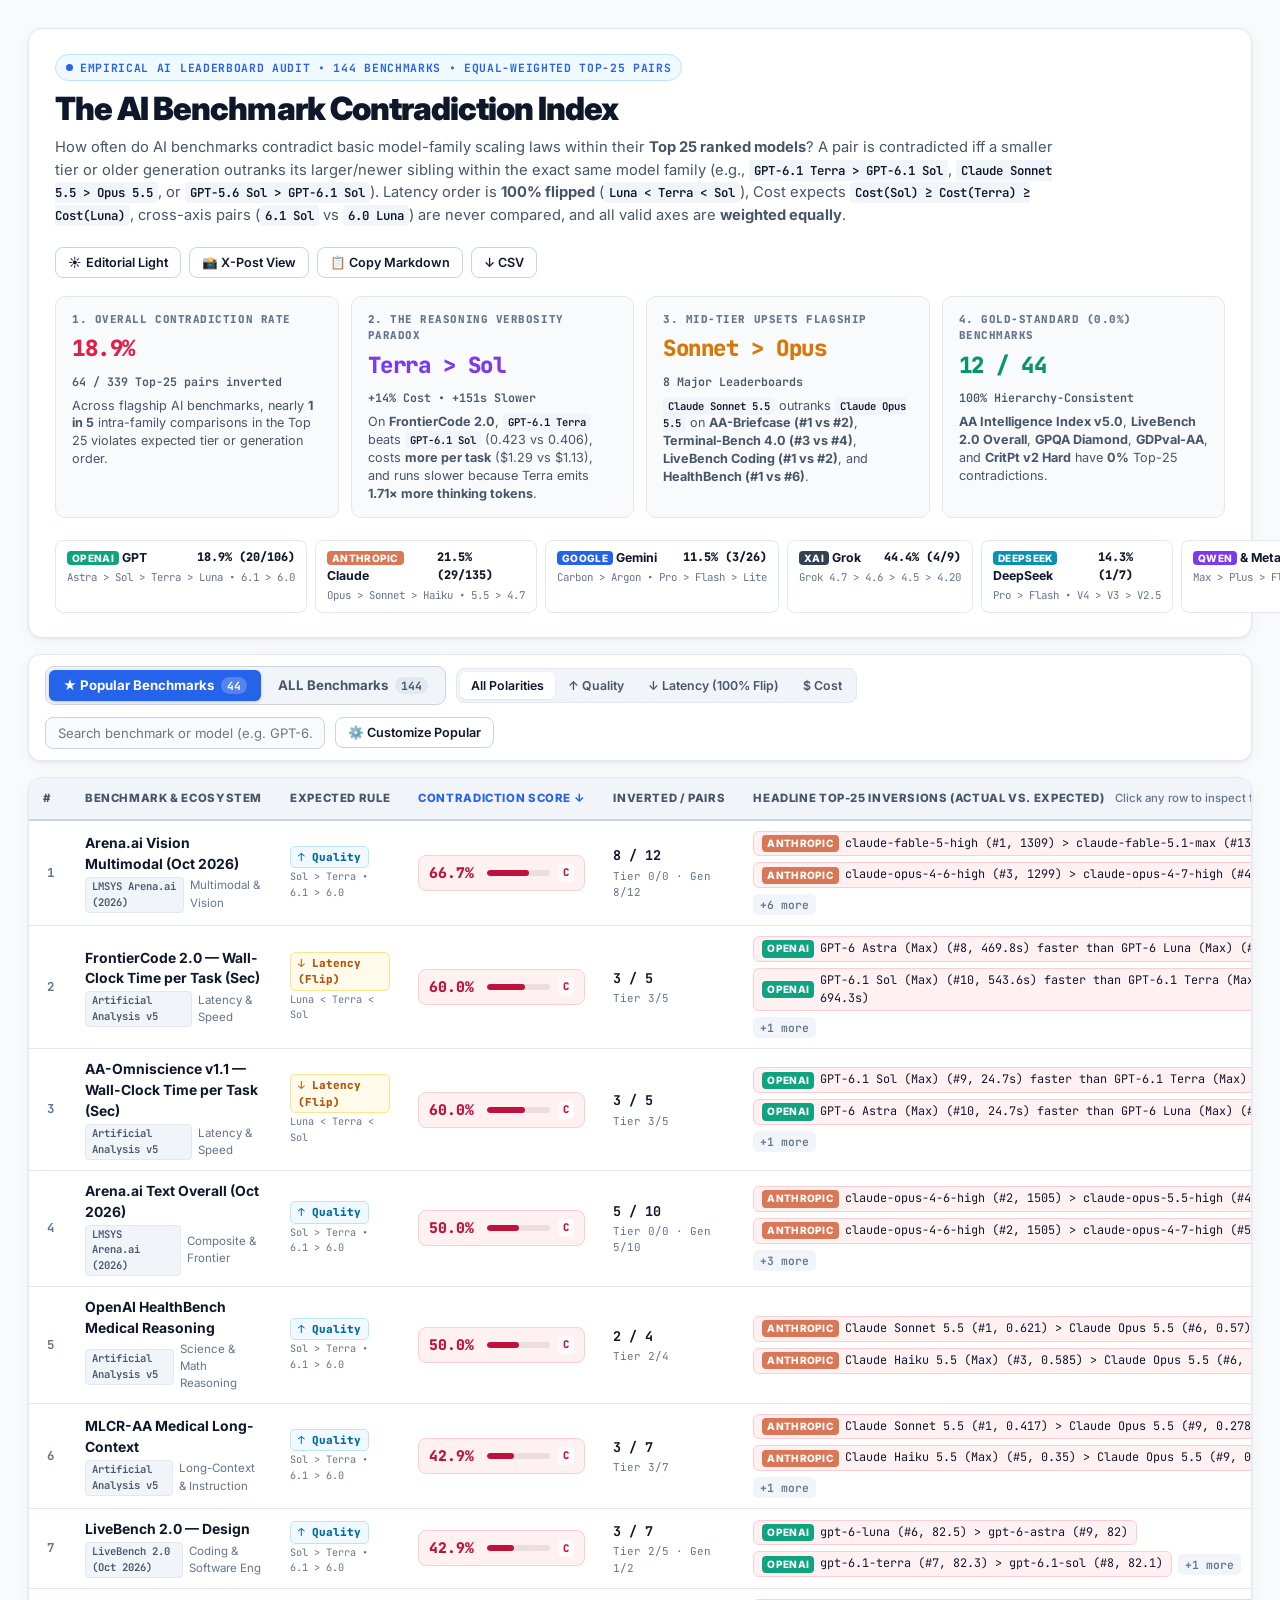
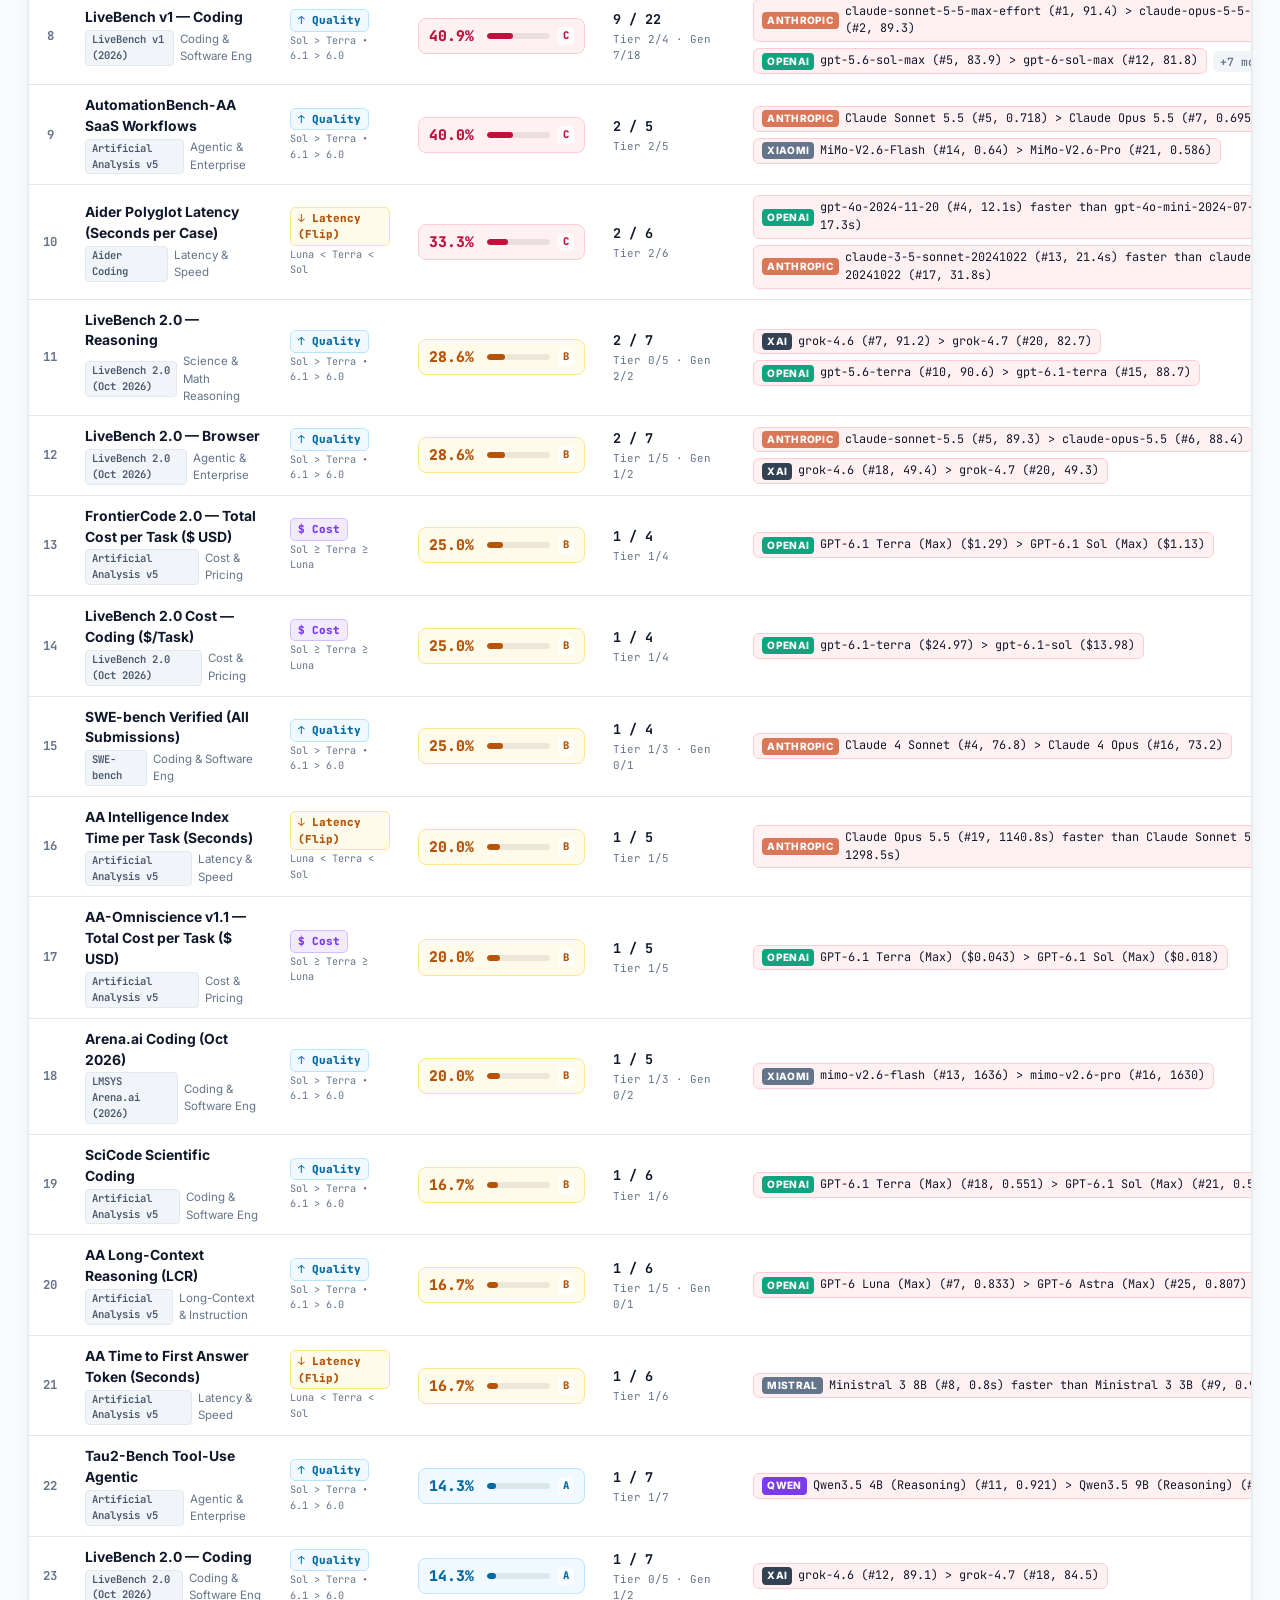
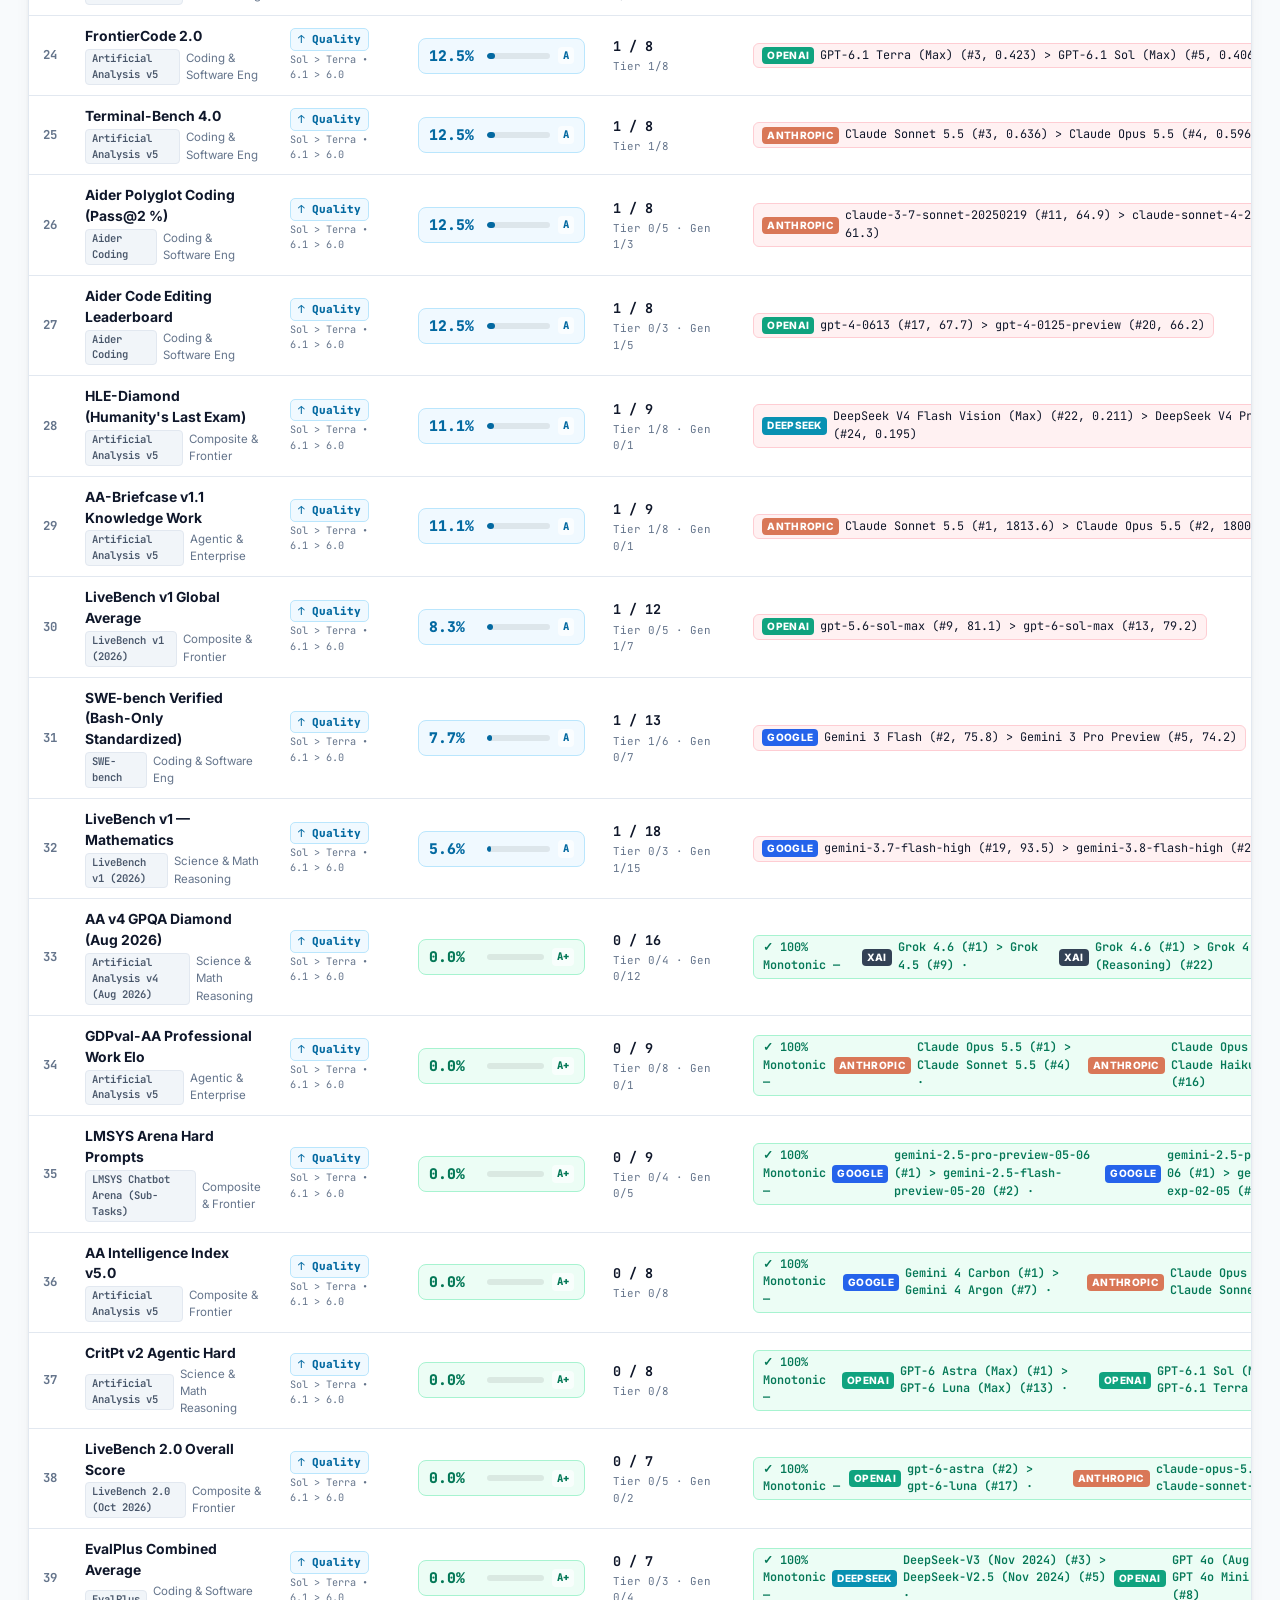
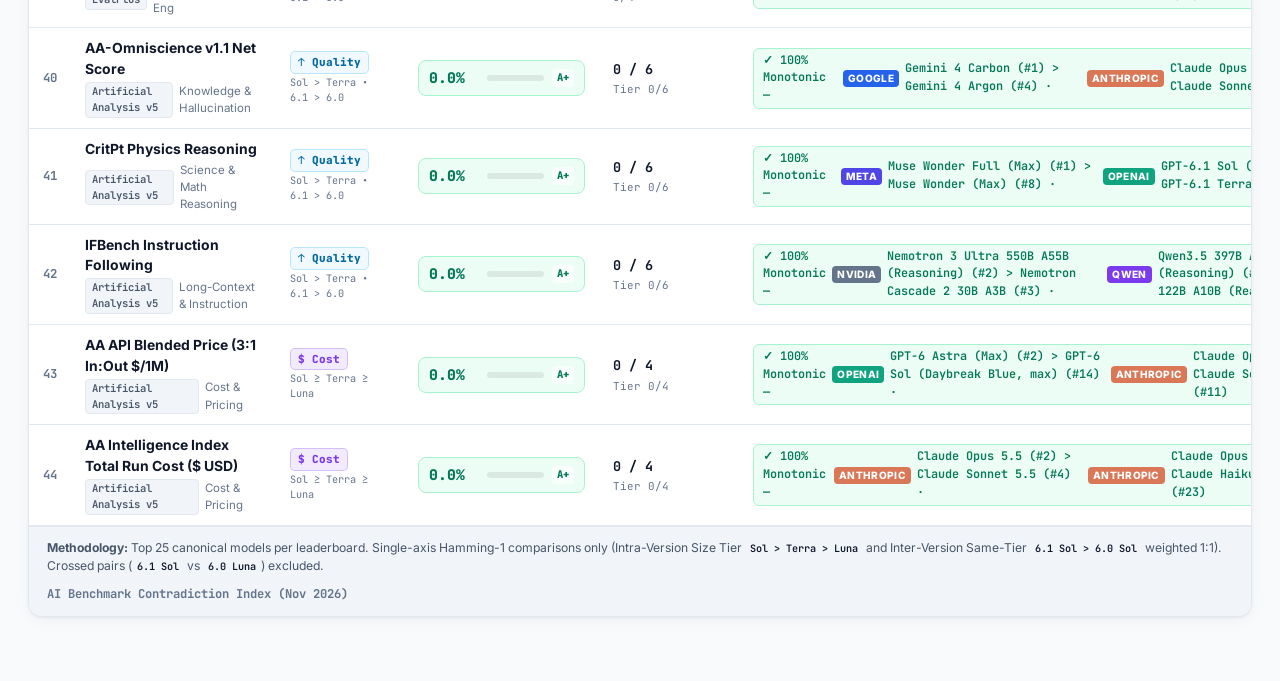
==== index.html @ 3c20245e "feat: release AI Benchmark Contradiction Index (Deedy/Menlo editorial heatmap table, popular_benchma" ====
<!DOCTYPE html>
<html lang="en" data-theme="light">
<head>
  <meta charset="UTF-8" />
  <meta name="viewport" content="width=device-width, initial-scale=1.0" />
  <title>AI Benchmark Contradiction Index — Top-25 Intra-Family Scaling Audit</title>
  <meta name="description" content="Measuring how often the Top 25 ranked models on 144 AI benchmarks contradict intra-family scaling laws (GPT-6.1 Sol > Terra > Luna, Claude Opus > Sonnet > Haiku)." />
  <link rel="preconnect" href="https://fonts.googleapis.com">
  <link rel="preconnect" href="https://fonts.gstatic.com" crossorigin>
  <link href="https://fonts.googleapis.com/css2?family=Inter:wght@400;500;600;700;800;900&family=JetBrains+Mono:wght@400;500;600;700;800&display=swap" rel="stylesheet">
  <link rel="stylesheet" href="styles.css" />
</head>
<body>
  <div class="page-wrap" id="pageWrap">
    <!-- Top Editorial Banner -->
    <header class="editorial-header">
      <div class="header-top-row">
        <div class="brand-Group">
          <div class="eyebrow-badge">
            <span class="pulse-dot"></span>
            <span>EMPIRICAL AI LEADERBOARD AUDIT &bull; 144 BENCHMARKS &bull; EQUAL-WEIGHTED TOP-25 PAIRS</span>
          </div>
          <h1>The AI Benchmark Contradiction Index</h1>
          <p class="lead-subtitle">
            How often do AI benchmarks contradict basic model-family scaling laws within their <strong>Top 25 ranked models</strong>?
            A pair is contradicted iff a smaller tier or older generation outranks its larger/newer sibling within the exact same model family
            (e.g., <code>GPT-6.1 Terra &gt; GPT-6.1 Sol</code>, <code>Claude Sonnet 5.5 &gt; Opus 5.5</code>, or <code>GPT-5.6 Sol &gt; GPT-6.1 Sol</code>).
            Latency order is <strong>100% flipped</strong> (<code>Luna &lt; Terra &lt; Sol</code>), Cost expects <code>Cost(Sol) &ge; Cost(Terra) &ge; Cost(Luna)</code>, cross-axis pairs (<code>6.1 Sol</code> vs <code>6.0 Luna</code>) are never compared, and all valid axes are <strong>weighted equally</strong>.
          </p>
        </div>

        <div class="utility-controls no-screenshot">
          <button class="util-btn" id="themeToggleBtn" title="Switch between Editorial Light Mode and Dark Mode">
            <span id="themeIcon">&#9728;&#65039;</span> <span id="themeLabel">Light</span>
          </button>
          <button class="util-btn" id="shotModeBtn" title="Clean X/Twitter &amp; Substack screenshot framing">
            &#128248; X-Post View
          </button>
          <button class="util-btn" id="copyMdBtn" title="Copy current table as GitHub Markdown">
            &#128203; Copy Markdown
          </button>
          <button class="util-btn" id="exportCsvBtn" title="Export current view as CSV">
            &darr; CSV
          </button>
        </div>
      </div>

      <!-- Deedy-Style 4-Card Executive TL;DR Takeaways -->
      <div class="tldr-grid">
        <div class="tldr-card">
          <div class="tldr-kicker">1. OVERALL CONTRADICTION RATE</div>
          <div class="tldr-stat">
            <span class="big-num text-rose" id="tldrOverallRate">18.9%</span>
            <span class="stat-context" id="tldrOverallSub">64 / 339 Top-25 pairs inverted</span>
          </div>
          <p class="tldr-desc">
            Across flagship AI benchmarks, nearly <strong>1 in 5</strong> intra-family comparisons in the Top 25 violates expected tier or generation order.
          </p>
        </div>

        <div class="tldr-card">
          <div class="tldr-kicker">2. THE REASONING VERBOSITY PARADOX</div>
          <div class="tldr-stat">
            <span class="big-num text-purple">Terra &gt; Sol</span>
            <span class="stat-context">+14% Cost &bull; +151s Slower</span>
          </div>
          <p class="tldr-desc">
            On <strong>FrontierCode 2.0</strong>, <code>GPT-6.1 Terra</code> beats <code>GPT-6.1 Sol</code> (0.423 vs 0.406), costs <strong>more per task</strong> ($1.29 vs $1.13), and runs slower because Terra emits <strong>1.71&times; more thinking tokens</strong>.
          </p>
        </div>

        <div class="tldr-card">
          <div class="tldr-kicker">3. MID-TIER UPSETS FLAGSHIP</div>
          <div class="tldr-stat">
            <span class="big-num text-amber">Sonnet &gt; Opus</span>
            <span class="stat-context">8 Major Leaderboards</span>
          </div>
          <p class="tldr-desc">
            <code>Claude Sonnet 5.5</code> outranks <code>Claude Opus 5.5</code> on <strong>AA-Briefcase (#1 vs #2)</strong>, <strong>Terminal-Bench 4.0 (#3 vs #4)</strong>, <strong>LiveBench Coding (#1 vs #2)</strong>, and <strong>HealthBench (#1 vs #6)</strong>.
          </p>
        </div>

        <div class="tldr-card">
          <div class="tldr-kicker">4. GOLD-STANDARD (0.0%) BENCHMARKS</div>
          <div class="tldr-stat">
            <span class="big-num text-emerald" id="tldrZeroCount">12 / 44</span>
            <span class="stat-context">100% Hierarchy-Consistent</span>
          </div>
          <p class="tldr-desc">
            <strong>AA Intelligence Index v5.0</strong>, <strong>LiveBench 2.0 Overall</strong>, <strong>GPQA Diamond</strong>, <strong>GDPval-AA</strong>, and <strong>CritPt v2 Hard</strong> have <strong>0%</strong> Top-25 contradictions.
          </p>
        </div>
      </div>

      <!-- Lab Hierarchy Scorecard Strip (Click to Filter by Lab) -->
      <div class="family-strip" id="familyStrip"></div>
    </header>

    <!-- Primary Controls Bar: Restricted to Two Views (popular_benchmarks vs ALL) -->
    <section class="controls-bar">
      <div class="controls-left">
        <div class="view-segmented" id="viewSwitch" role="tablist">
          <button class="seg-view-btn active" data-view="popular_benchmarks" id="btnPopular">
            &#9733; Popular Benchmarks <span class="seg-badge" id="cntPopular">44</span>
          </button>
          <button class="seg-view-btn" data-view="ALL" id="btnAll">
            ALL Benchmarks <span class="seg-badge" id="cntAll">144</span>
          </button>
        </div>

        <div class="polarity-pills" id="typeFilter">
          <button class="pol-btn active" data-type="all">All Polarities</button>
          <button class="pol-btn" data-type="quality">&uarr; Quality</button>
          <button class="pol-btn" data-type="latency">&darr; Latency (100% Flip)</button>
          <button class="pol-btn" data-type="cost">$ Cost</button>
        </div>
      </div>

      <div class="controls-right no-screenshot">
        <input type="text" id="searchInput" class="search-box" placeholder="Search benchmark or model (e.g. GPT-6.1, Sol, Terra, Opus 5.5, SWE-bench)..." />
        <button class="util-btn" id="customizeBtn" title="Customize which benchmarks appear in popular_benchmarks">
          &#9881;&#65039; Customize Popular
        </button>
      </div>
    </section>

    <!-- Customize Popular Benchmarks Drawer -->
    <section class="customize-drawer hidden no-screenshot" id="customizeDrawer">
      <div class="customize-header">
        <div>
          <strong>Customize <code>popular_benchmarks</code> View</strong>
          <span class="customize-sub">Check or uncheck benchmarks to tailor your <code>popular_benchmarks</code> view (persisted in browser).</span>
        </div>
        <div class="customize-actions">
          <button class="util-btn small-btn" id="resetPopularBtn">Reset Default (44)</button>
          <button class="util-btn small-btn" id="closeCustomizeBtn">Done</button>
        </div>
      </div>
      <div class="customize-grid" id="customizeGrid"></div>
    </section>

    <!-- Main Heatmap Comparison Table -->
    <section class="table-container">
      <div class="table-scroll-wrap">
        <table class="deedy-table" id="contradictionTable">
          <thead>
            <tr>
              <th class="col-rank">#</th>
              <th class="col-bench sortable" data-sort="name">Benchmark &amp; Ecosystem</th>
              <th class="col-type sortable" data-sort="type">Expected Rule</th>
              <th class="col-score sortable active-sort" data-sort="score_desc">
                Contradiction Score <span class="sort-indicator">&darr;</span>
              </th>
              <th class="col-pairs sortable" data-sort="pairs">Inverted / Pairs</th>
              <th class="col-examples">
                Headline Top-25 Inversions (Actual vs. Expected)
                <span class="th-hint no-screenshot">Click any row to inspect full Top 25 &amp; all pairs</span>
              </th>
            </tr>
          </thead>
          <tbody id="tableBody"></tbody>
        </table>
      </div>

      <footer class="table-footer">
        <div>
          <strong>Methodology:</strong> Top 25 canonical models per leaderboard. Single-axis Hamming-1 comparisons only (Intra-Version Size Tier <code>Sol &gt; Terra &gt; Luna</code> and Inter-Version Same-Tier <code>6.1 Sol &gt; 6.0 Sol</code> weighted 1:1). Crossed pairs (<code>6.1 Sol</code> vs <code>6.0 Luna</code>) excluded.
        </div>
        <div class="footer-right">
          <span>AI Benchmark Contradiction Index (Nov 2026)</span>
        </div>
      </footer>
    </section>
  </div>

  <script src="data.js"></script>
  <script src="app.js"></script>
</body>
</html>
---- styles.css ----
/* ==========================================================================
   AI Benchmark Contradiction Index — Editorial Data-Journalism Stylesheet
   Supports Editorial Light Mode (default, optimized for X/Substack) & Dark Mode
   ========================================================================== */

:root,
[data-theme="light"] {
  --bg-page: #f8fafc;
  --bg-card: #ffffff;
  --bg-subtle: #f1f5f9;
  --bg-hover: #f1f5f9;
  --bg-drawer: #f8fafc;
  --text-primary: #0f172a;
  --text-secondary: #475569;
  --text-muted: #64748b;
  --border-light: #e2e8f0;
  --border-med: #cbd5e1;
  --shadow-card: 0 1px 3px rgba(15, 23, 42, 0.06), 0 4px 16px rgba(15, 23, 42, 0.04);
  --code-bg: #f1f5f9;
  --code-text: #0f172a;

  /* Heatmap cell fills (Light) */
  --heat-0-bg: #ecfdf5;
  --heat-0-text: #047857;
  --heat-0-border: #a7f3d0;

  --heat-low-bg: #f0f9ff;
  --heat-low-text: #0369a1;
  --heat-low-border: #bae6fd;

  --heat-med-bg: #fffbeb;
  --heat-med-text: #b45309;
  --heat-med-border: #fde68a;

  --heat-high-bg: #fff1f2;
  --heat-high-text: #be123c;
  --heat-high-border: #fecdd3;

  --accent-blue: #2563eb;
  --accent-rose: #e11d48;
  --accent-emerald: #059669;
  --accent-amber: #d97706;
  --accent-purple: #7c3aed;

  --font-sans: 'Inter', -apple-system, BlinkMacSystemFont, sans-serif;
  --font-mono: 'JetBrains Mono', monospace;
}

[data-theme="dark"] {
  --bg-page: #090d16;
  --bg-card: #111827;
  --bg-subtle: #1e293b;
  --bg-hover: #1a2436;
  --bg-drawer: #0c1220;
  --text-primary: #f8fafc;
  --text-secondary: #94a3b8;
  --text-muted: #64748b;
  --border-light: #1e293b;
  --border-med: #334155;
  --shadow-card: 0 4px 24px rgba(0, 0, 0, 0.35);
  --code-bg: rgba(255, 255, 255, 0.07);
  --code-text: #e2e8f0;

  /* Heatmap cell fills (Dark) */
  --heat-0-bg: rgba(16, 185, 129, 0.13);
  --heat-0-text: #34d399;
  --heat-0-border: rgba(16, 185, 129, 0.3);

  --heat-low-bg: rgba(56, 189, 248, 0.13);
  --heat-low-text: #38bdf8;
  --heat-low-border: rgba(56, 189, 248, 0.3);

  --heat-med-bg: rgba(245, 158, 11, 0.14);
  --heat-med-text: #fbbf24;
  --heat-med-border: rgba(245, 158, 11, 0.32);

  --heat-high-bg: rgba(244, 63, 94, 0.15);
  --heat-high-text: #fb7185;
  --heat-high-border: rgba(244, 63, 94, 0.35);

  --accent-blue: #3b82f6;
  --accent-rose: #f43f5e;
  --accent-emerald: #10b981;
  --accent-amber: #f59e0b;
  --accent-purple: #a855f7;
}

* {
  box-sizing: border-box;
  margin: 0;
  padding: 0;
}

body {
  background-color: var(--bg-page);
  color: var(--text-primary);
  font-family: var(--font-sans);
  line-height: 1.5;
  -webkit-font-smoothing: antialiased;
  transition: background-color 0.15s ease, color 0.15s ease;
}

code {
  font-family: var(--font-mono);
  font-size: 0.84em;
  background: var(--code-bg);
  color: var(--code-text);
  padding: 2px 5px;
  border-radius: 4px;
  font-weight: 600;
}

.page-wrap {
  max-width: 1540px;
  margin: 0 auto;
  padding: 28px 28px 64px;
  display: flex;
  flex-direction: column;
  gap: 16px;
}

.page-wrap.screenshot-mode .no-screenshot {
  display: none !important;
}

/* Header */
.editorial-header {
  background: var(--bg-card);
  border: 1px solid var(--border-light);
  border-radius: 14px;
  padding: 24px 26px;
  box-shadow: var(--shadow-card);
  display: flex;
  flex-direction: column;
  gap: 18px;
}

.header-top-row {
  display: flex;
  justify-content: space-between;
  align-items: flex-start;
  gap: 20px;
  flex-wrap: wrap;
}

.eyebrow-badge {
  display: inline-flex;
  align-items: center;
  gap: 7px;
  font-family: var(--font-mono);
  font-size: 0.71rem;
  font-weight: 700;
  letter-spacing: 0.06em;
  color: var(--accent-blue);
  background: var(--heat-low-bg);
  border: 1px solid var(--heat-low-border);
  padding: 4px 10px;
  border-radius: 999px;
  margin-bottom: 10px;
}

.pulse-dot {
  width: 7px;
  height: 7px;
  border-radius: 50%;
  background: var(--accent-blue);
}

.editorial-header h1 {
  font-size: 2rem;
  font-weight: 900;
  letter-spacing: -0.03em;
  line-height: 1.15;
  margin-bottom: 8px;
  color: var(--text-primary);
}

.lead-subtitle {
  font-size: 0.92rem;
  color: var(--text-secondary);
  max-width: 1020px;
  line-height: 1.55;
}

.utility-controls {
  display: flex;
  gap: 8px;
  flex-wrap: wrap;
}

.util-btn {
  background: var(--bg-card);
  border: 1px solid var(--border-med);
  color: var(--text-primary);
  font-family: var(--font-sans);
  font-size: 0.79rem;
  font-weight: 600;
  padding: 7px 12px;
  border-radius: 8px;
  cursor: pointer;
  display: inline-flex;
  align-items: center;
  gap: 5px;
  transition: all 0.12s ease;
}

.util-btn:hover {
  background: var(--bg-subtle);
  border-color: var(--accent-blue);
}

.small-btn {
  padding: 5px 10px;
  font-size: 0.74rem;
}

/* TL;DR 4-Card Grid */
.tldr-grid {
  display: grid;
  grid-template-columns: repeat(4, 1fr);
  gap: 12px;
}

.tldr-card {
  background: var(--bg-page);
  border: 1px solid var(--border-light);
  border-radius: 10px;
  padding: 14px 16px;
  display: flex;
  flex-direction: column;
  gap: 5px;
}

.tldr-kicker {
  font-family: var(--font-mono);
  font-size: 0.68rem;
  font-weight: 800;
  letter-spacing: 0.05em;
  color: var(--text-muted);
}

.tldr-stat {
  display: flex;
  align-items: baseline;
  gap: 8px;
  flex-wrap: wrap;
}

.big-num {
  font-family: var(--font-mono);
  font-size: 1.4rem;
  font-weight: 800;
  letter-spacing: -0.02em;
}

.text-rose { color: var(--accent-rose); }
.text-purple { color: var(--accent-purple); }
.text-amber { color: var(--accent-amber); }
.text-emerald { color: var(--accent-emerald); }

.stat-context {
  font-family: var(--font-mono);
  font-size: 0.73rem;
  font-weight: 600;
  color: var(--text-secondary);
}

.tldr-desc {
  font-size: 0.79rem;
  color: var(--text-secondary);
  line-height: 1.42;
}

/* Family Scorecard Strip */
.family-strip {
  display: grid;
  grid-template-columns: repeat(6, 1fr);
  gap: 8px;
  padding-top: 4px;
}

.fam-pill-card {
  background: var(--bg-card);
  border: 1px solid var(--border-light);
  border-radius: 8px;
  padding: 8px 11px;
  cursor: pointer;
  transition: all 0.12s ease;
  display: flex;
  flex-direction: column;
  gap: 2px;
}

.fam-pill-card:hover {
  border-color: var(--border-med);
  background: var(--bg-subtle);
}

.fam-pill-card.active-fam {
  border-color: var(--accent-blue);
  background: var(--heat-low-bg);
}

.fam-top {
  display: flex;
  justify-content: space-between;
  align-items: center;
  font-size: 0.77rem;
  font-weight: 700;
}

.fam-rate {
  font-family: var(--font-mono);
  font-size: 0.74rem;
  font-weight: 800;
}

.fam-rule {
  font-family: var(--font-mono);
  font-size: 0.67rem;
  color: var(--text-muted);
  white-space: nowrap;
  overflow: hidden;
  text-overflow: ellipsis;
}

/* Controls Bar */
.controls-bar {
  background: var(--bg-card);
  border: 1px solid var(--border-light);
  border-radius: 12px;
  padding: 11px 16px;
  box-shadow: var(--shadow-card);
  display: flex;
  justify-content: space-between;
  align-items: center;
  gap: 12px;
  flex-wrap: wrap;
}

.controls-left,
.controls-right {
  display: flex;
  align-items: center;
  gap: 10px;
  flex-wrap: wrap;
}

.view-segmented {
  display: inline-flex;
  background: var(--bg-subtle);
  border: 1px solid var(--border-med);
  border-radius: 9px;
  padding: 3px;
  gap: 3px;
}

.seg-view-btn {
  background: transparent;
  border: none;
  color: var(--text-secondary);
  font-family: var(--font-sans);
  font-size: 0.83rem;
  font-weight: 700;
  padding: 7px 14px;
  border-radius: 6px;
  cursor: pointer;
  display: inline-flex;
  align-items: center;
  gap: 7px;
  transition: all 0.14s ease;
}

.seg-view-btn.active {
  background: var(--accent-blue);
  color: #ffffff;
  box-shadow: 0 1px 3px rgba(0, 0, 0, 0.2);
}

.seg-badge {
  font-family: var(--font-mono);
  font-size: 0.71rem;
  padding: 1px 6px;
  border-radius: 999px;
  background: rgba(255, 255, 255, 0.22);
}

.seg-view-btn:not(.active) .seg-badge {
  background: var(--border-light);
  color: var(--text-secondary);
}

.polarity-pills {
  display: inline-flex;
  background: var(--bg-subtle);
  border: 1px solid var(--border-light);
  border-radius: 8px;
  padding: 3px;
  gap: 2px;
}

.pol-btn {
  background: transparent;
  border: none;
  color: var(--text-secondary);
  font-family: var(--font-sans);
  font-size: 0.77rem;
  font-weight: 600;
  padding: 6px 11px;
  border-radius: 6px;
  cursor: pointer;
}

.pol-btn.active {
  background: var(--bg-card);
  color: var(--text-primary);
  box-shadow: 0 1px 2px rgba(0, 0, 0, 0.08);
}

.search-box {
  background: var(--bg-page);
  border: 1px solid var(--border-med);
  color: var(--text-primary);
  font-family: var(--font-sans);
  font-size: 0.82rem;
  padding: 7px 12px;
  border-radius: 8px;
  min-width: 280px;
  outline: none;
}

.search-box:focus {
  border-color: var(--accent-blue);
}

/* Customize Drawer */
.customize-drawer {
  background: var(--bg-card);
  border: 1px solid var(--border-med);
  border-radius: 12px;
  padding: 16px;
  box-shadow: var(--shadow-card);
  display: flex;
  flex-direction: column;
  gap: 12px;
}

.customize-drawer.hidden {
  display: none;
}

.customize-header {
  display: flex;
  justify-content: space-between;
  align-items: center;
  flex-wrap: wrap;
  gap: 10px;
}

.customize-sub {
  font-size: 0.8rem;
  color: var(--text-secondary);
  margin-left: 8px;
}

.customize-grid {
  display: grid;
  grid-template-columns: repeat(auto-fill, minmax(280px, 1fr));
  gap: 6px;
  max-height: 260px;
  overflow-y: auto;
}

.cust-item {
  display: flex;
  align-items: center;
  gap: 8px;
  font-size: 0.77rem;
  padding: 6px 9px;
  border-radius: 6px;
  background: var(--bg-page);
  border: 1px solid var(--border-light);
  cursor: pointer;
}

/* Main Table Container */
.table-container {
  background: var(--bg-card);
  border: 1px solid var(--border-light);
  border-radius: 14px;
  box-shadow: var(--shadow-card);
  overflow: hidden;
}

.table-scroll-wrap {
  width: 100%;
  overflow-x: auto;
}

.deedy-table {
  width: 100%;
  border-collapse: collapse;
  font-size: 0.84rem;
}

.deedy-table thead th {
  background: var(--bg-subtle);
  color: var(--text-secondary);
  font-size: 0.71rem;
  font-weight: 800;
  text-transform: uppercase;
  letter-spacing: 0.055em;
  text-align: left;
  padding: 12px 14px;
  border-bottom: 2px solid var(--border-med);
  white-space: nowrap;
  user-select: none;
}

.deedy-table thead th.sortable {
  cursor: pointer;
}

.deedy-table thead th.sortable:hover {
  color: var(--text-primary);
}

.deedy-table thead th.active-sort {
  color: var(--accent-blue);
}

.th-hint {
  font-weight: 500;
  text-transform: none;
  letter-spacing: 0;
  color: var(--text-muted);
  margin-left: 8px;
  font-size: 0.71rem;
}

.col-rank { width: 44px; text-align: center; }
.col-bench { width: 295px; }
.col-type { width: 130px; }
.col-score { width: 195px; }
.col-pairs { width: 135px; }

.deedy-table tbody tr.bench-row {
  border-bottom: 1px solid var(--border-light);
  cursor: pointer;
  transition: background 0.1s ease;
}

.deedy-table tbody tr.bench-row:hover {
  background: var(--bg-hover);
}

.deedy-table tbody tr.bench-row.expanded {
  background: var(--heat-low-bg);
}

.deedy-table td {
  padding: 10px 14px;
  vertical-align: middle;
}

.rank-cell {
  font-family: var(--font-mono);
  font-size: 0.77rem;
  font-weight: 700;
  color: var(--text-muted);
  text-align: center;
}

.bench-name {
  font-weight: 700;
  color: var(--text-primary);
  font-size: 0.87rem;
  display: flex;
  align-items: center;
  gap: 6px;
}

.suite-line {
  display: flex;
  align-items: center;
  gap: 6px;
  margin-top: 2px;
  font-size: 0.72rem;
  color: var(--text-muted);
}

.suite-pill {
  font-family: var(--font-mono);
  font-size: 0.66rem;
  font-weight: 600;
  padding: 1px 6px;
  border-radius: 4px;
  background: var(--bg-subtle);
  border: 1px solid var(--border-light);
  color: var(--text-secondary);
}

/* Polarity Rule Pill */
.pol-pill {
  display: inline-flex;
  flex-direction: column;
  gap: 1px;
}

.pol-tag {
  font-family: var(--font-mono);
  font-size: 0.69rem;
  font-weight: 800;
  padding: 2px 7px;
  border-radius: 5px;
  display: inline-block;
  width: fit-content;
}

.pol-quality { background: var(--heat-low-bg); color: var(--heat-low-text); border: 1px solid var(--heat-low-border); }
.pol-latency { background: var(--heat-med-bg); color: var(--heat-med-text); border: 1px solid var(--heat-med-border); }
.pol-cost { background: rgba(124, 58, 237, 0.1); color: var(--accent-purple); border: 1px solid rgba(124, 58, 237, 0.25); }

.pol-sub {
  font-family: var(--font-mono);
  font-size: 0.64rem;
  color: var(--text-muted);
}

/* Heatmap Score Cell */
.heat-box {
  display: flex;
  align-items: center;
  justify-content: space-between;
  gap: 8px;
  padding: 6px 10px;
  border-radius: 8px;
  border: 1px solid transparent;
}

.heat-0 { background: var(--heat-0-bg); color: var(--heat-0-text); border-color: var(--heat-0-border); }
.heat-low { background: var(--heat-low-bg); color: var(--heat-low-text); border-color: var(--heat-low-border); }
.heat-med { background: var(--heat-med-bg); color: var(--heat-med-text); border-color: var(--heat-med-border); }
.heat-high { background: var(--heat-high-bg); color: var(--heat-high-text); border-color: var(--heat-high-border); }

.heat-pct {
  font-family: var(--font-mono);
  font-size: 0.92rem;
  font-weight: 800;
  min-width: 50px;
}

.heat-bar-track {
  flex: 1;
  height: 6px;
  background: rgba(0, 0, 0, 0.08);
  border-radius: 999px;
  overflow: hidden;
  min-width: 48px;
}

[data-theme="dark"] .heat-bar-track {
  background: rgba(255, 255, 255, 0.1);
}

.heat-bar-fill {
  height: 100%;
  border-radius: 999px;
  background: currentColor;
}

.grade-tag {
  font-family: var(--font-mono);
  font-size: 0.66rem;
  font-weight: 800;
  padding: 1px 5px;
  border-radius: 4px;
  background: rgba(255, 255, 255, 0.65);
}

[data-theme="dark"] .grade-tag {
  background: rgba(0, 0, 0, 0.35);
}

/* Pairs Column */
.pairs-ratio {
  font-family: var(--font-mono);
  font-size: 0.84rem;
  font-weight: 700;
  color: var(--text-primary);
}

.pairs-axes {
  font-family: var(--font-mono);
  font-size: 0.68rem;
  color: var(--text-muted);
  margin-top: 2px;
}

/* Provider-badged Inversion Chips */
.inversions-wrap {
  display: flex;
  flex-wrap: wrap;
  gap: 6px;
  align-items: center;
}

.inv-chip {
  display: inline-flex;
  align-items: center;
  gap: 6px;
  font-family: var(--font-mono);
  font-size: 0.74rem;
  padding: 3px 8px;
  border-radius: 6px;
  background: var(--heat-high-bg);
  border: 1px solid var(--heat-high-border);
  color: var(--text-primary);
}

.consistent-chip {
  display: inline-flex;
  align-items: center;
  gap: 6px;
  font-family: var(--font-mono);
  font-size: 0.74rem;
  padding: 3px 9px;
  border-radius: 6px;
  background: var(--heat-0-bg);
  border: 1px solid var(--heat-0-border);
  color: var(--heat-0-text);
  font-weight: 600;
}

.lab-tag {
  font-family: var(--font-sans);
  font-size: 0.63rem;
  font-weight: 800;
  text-transform: uppercase;
  letter-spacing: 0.03em;
  padding: 1px 5px;
  border-radius: 4px;
  color: #ffffff;
}

.lab-openai { background: #10a37f; }
.lab-anthropic { background: #d97757; }
.lab-google { background: #2563eb; }
.lab-xai { background: #334155; }
.lab-meta { background: #4f46e5; }
.lab-deepseek { background: #0891b2; }
.lab-qwen { background: #7c3aed; }
.lab-other { background: #64748b; }

.more-count {
  font-family: var(--font-mono);
  font-size: 0.71rem;
  font-weight: 600;
  color: var(--text-muted);
  background: var(--bg-subtle);
  padding: 2px 7px;
  border-radius: 5px;
}

/* Expanded Drawer */
.drawer-row td {
  background: var(--bg-drawer);
  padding: 18px 22px;
  border-bottom: 2px solid var(--border-med);
}

.drawer-grid {
  display: grid;
  grid-template-columns: 1.15fr 1fr;
  gap: 20px;
}

.drawer-col h4 {
  font-size: 0.76rem;
  font-weight: 800;
  text-transform: uppercase;
  letter-spacing: 0.05em;
  color: var(--text-secondary);
  margin-bottom: 10px;
}

.drawer-pairs-list {
  display: flex;
  flex-direction: column;
  gap: 7px;
  max-height: 360px;
  overflow-y: auto;
}

.drawer-pair-item {
  display: flex;
  justify-content: space-between;
  align-items: center;
  gap: 10px;
  padding: 8px 12px;
  border-radius: 8px;
  background: var(--bg-card);
  border: 1px solid var(--border-light);
  border-left: 4px solid var(--accent-rose);
  font-size: 0.78rem;
}

.drawer-pair-item.is-valid {
  border-left-color: var(--accent-emerald);
}

.dp-models {
  font-family: var(--font-mono);
  font-weight: 700;
  color: var(--text-primary);
}

.dp-rule {
  font-size: 0.72rem;
  color: var(--text-secondary);
  margin-top: 2px;
}

.dp-badge {
  font-family: var(--font-mono);
  font-size: 0.67rem;
  font-weight: 800;
  padding: 2px 7px;
  border-radius: 4px;
}

.dp-badge.bad { background: var(--heat-high-bg); color: var(--heat-high-text); }
.dp-badge.good { background: var(--heat-0-bg); color: var(--heat-0-text); }

.top25-mini-grid {
  display: grid;
  grid-template-columns: repeat(auto-fill, minmax(225px, 1fr));
  gap: 6px;
  max-height: 360px;
  overflow-y: auto;
}

.t25-item {
  display: flex;
  justify-content: space-between;
  align-items: center;
  gap: 6px;
  padding: 6px 10px;
  border-radius: 6px;
  background: var(--bg-card);
  border: 1px solid var(--border-light);
  font-size: 0.75rem;
}

.t25-item.t25-contra {
  background: var(--heat-high-bg);
  border-color: var(--heat-high-border);
}

.t25-rank {
  font-family: var(--font-mono);
  font-weight: 800;
  color: var(--text-muted);
  margin-right: 4px;
}

.t25-name {
  font-weight: 600;
  color: var(--text-primary);
}

.t25-score {
  font-family: var(--font-mono);
  font-weight: 600;
  color: var(--text-secondary);
  font-size: 0.72rem;
}

/* Table Footer */
.table-footer {
  background: var(--bg-subtle);
  border-top: 1px solid var(--border-light);
  padding: 12px 18px;
  font-size: 0.76rem;
  color: var(--text-secondary);
  display: flex;
  justify-content: space-between;
  align-items: center;
  flex-wrap: wrap;
  gap: 10px;
}

.footer-right {
  font-family: var(--font-mono);
  font-weight: 700;
  color: var(--text-muted);
}

@media (max-width: 1180px) {
  .tldr-grid { grid-template-columns: repeat(2, 1fr); }
  .family-strip { grid-template-columns: repeat(3, 1fr); }
  .drawer-grid { grid-template-columns: 1fr; }
}

@media (max-width: 680px) {
  .tldr-grid, .family-strip { grid-template-columns: 1fr; }
}
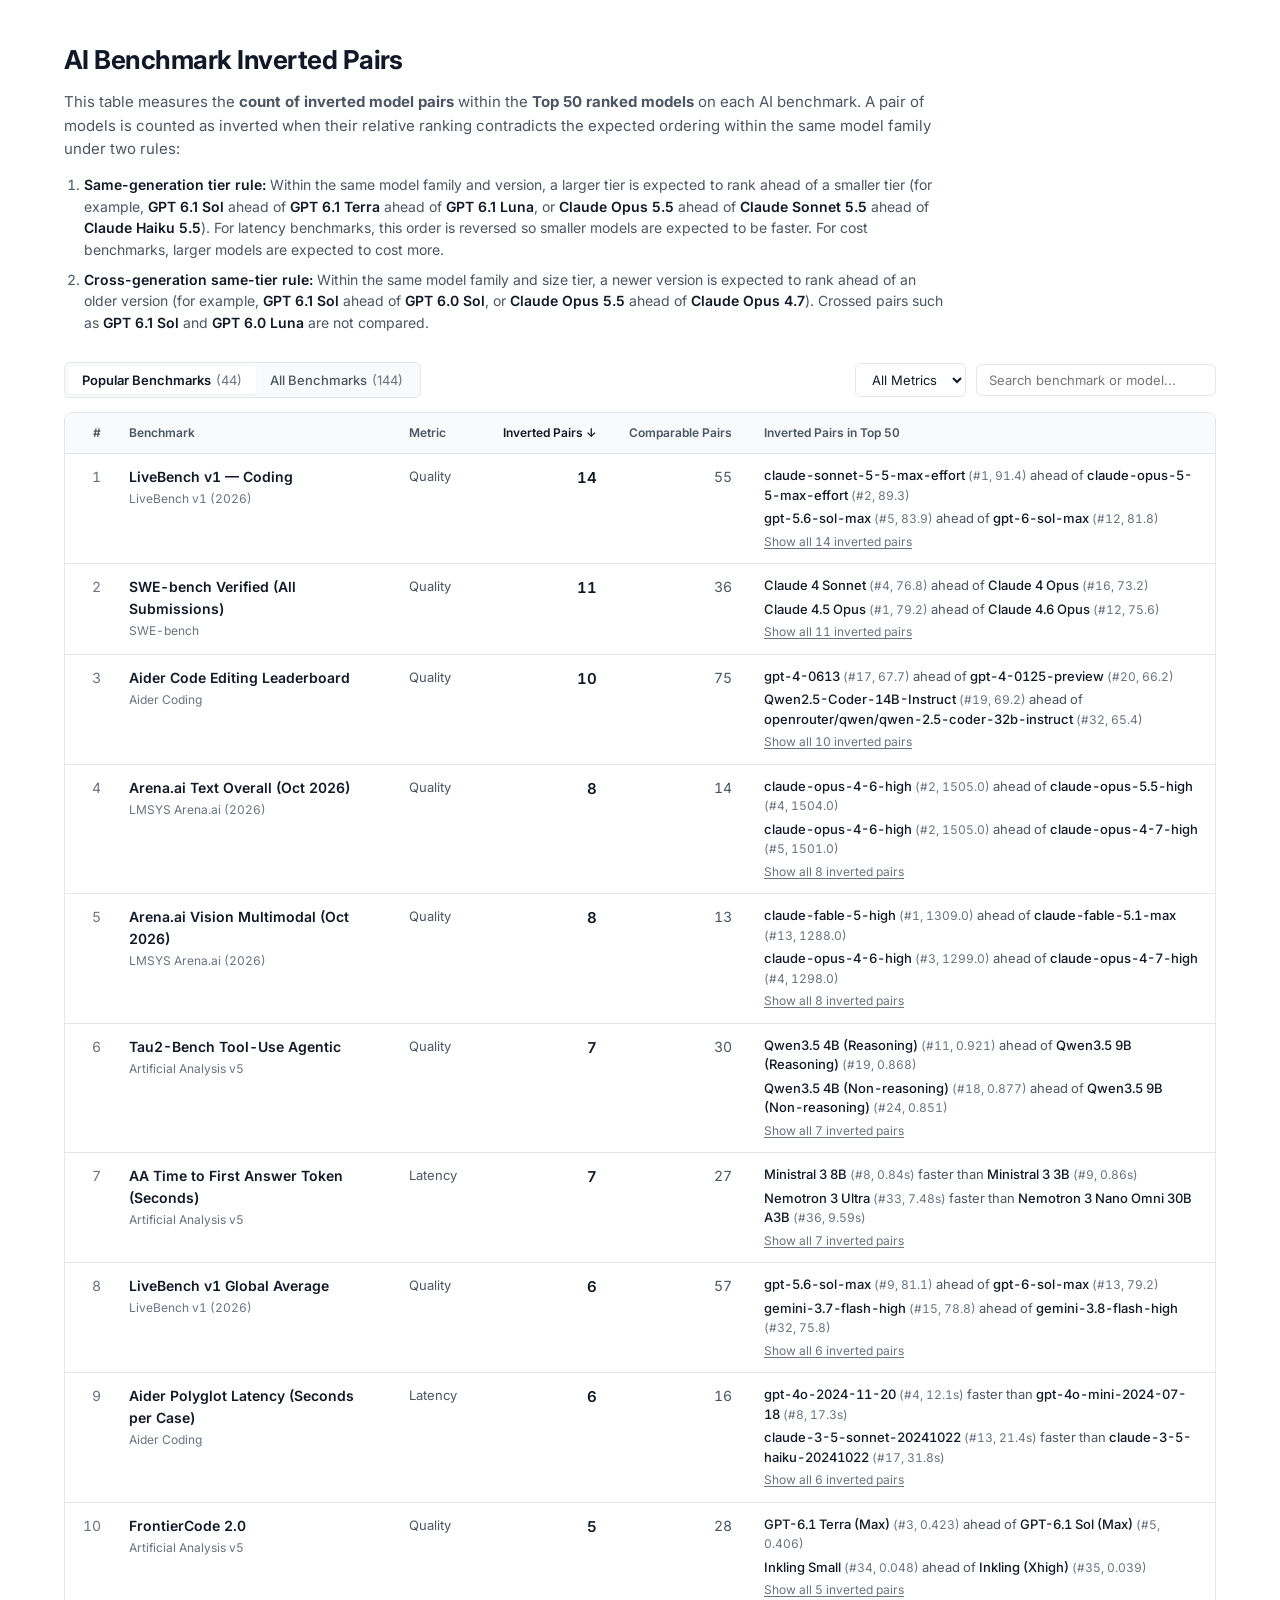
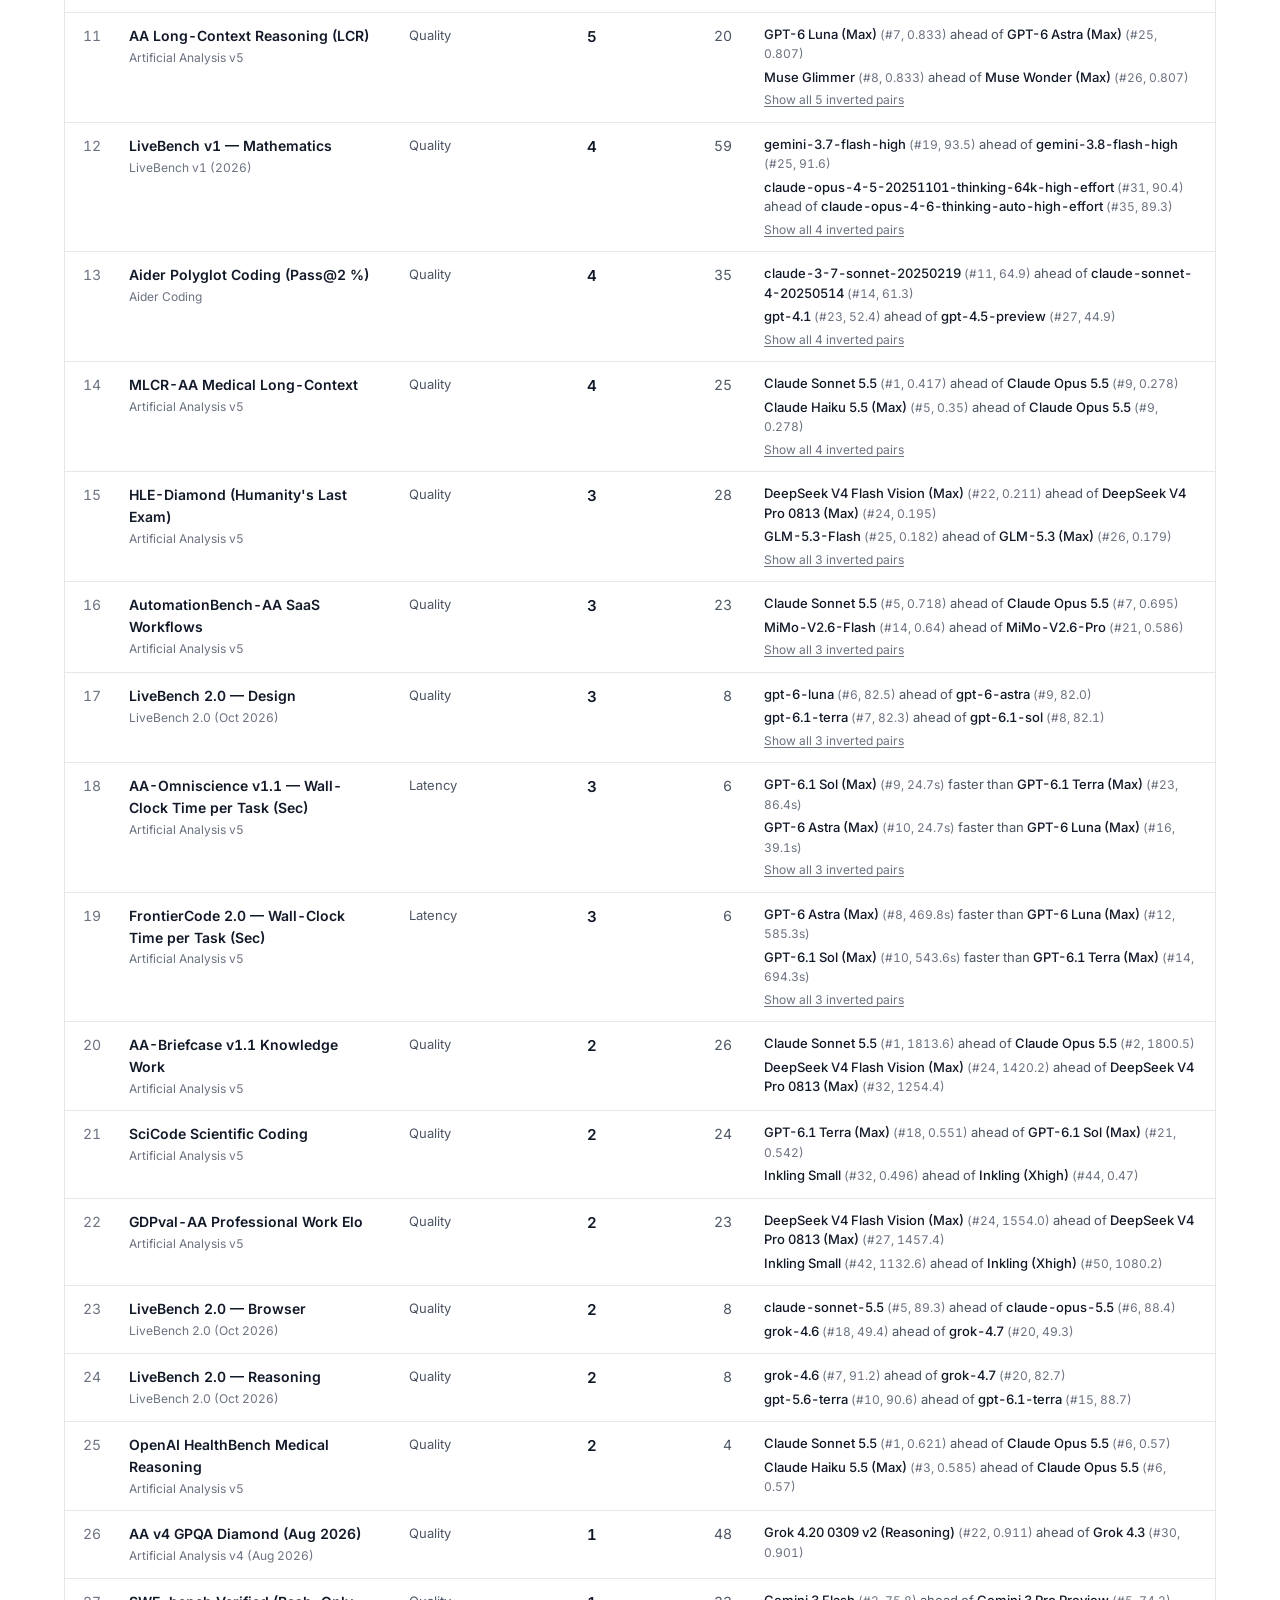
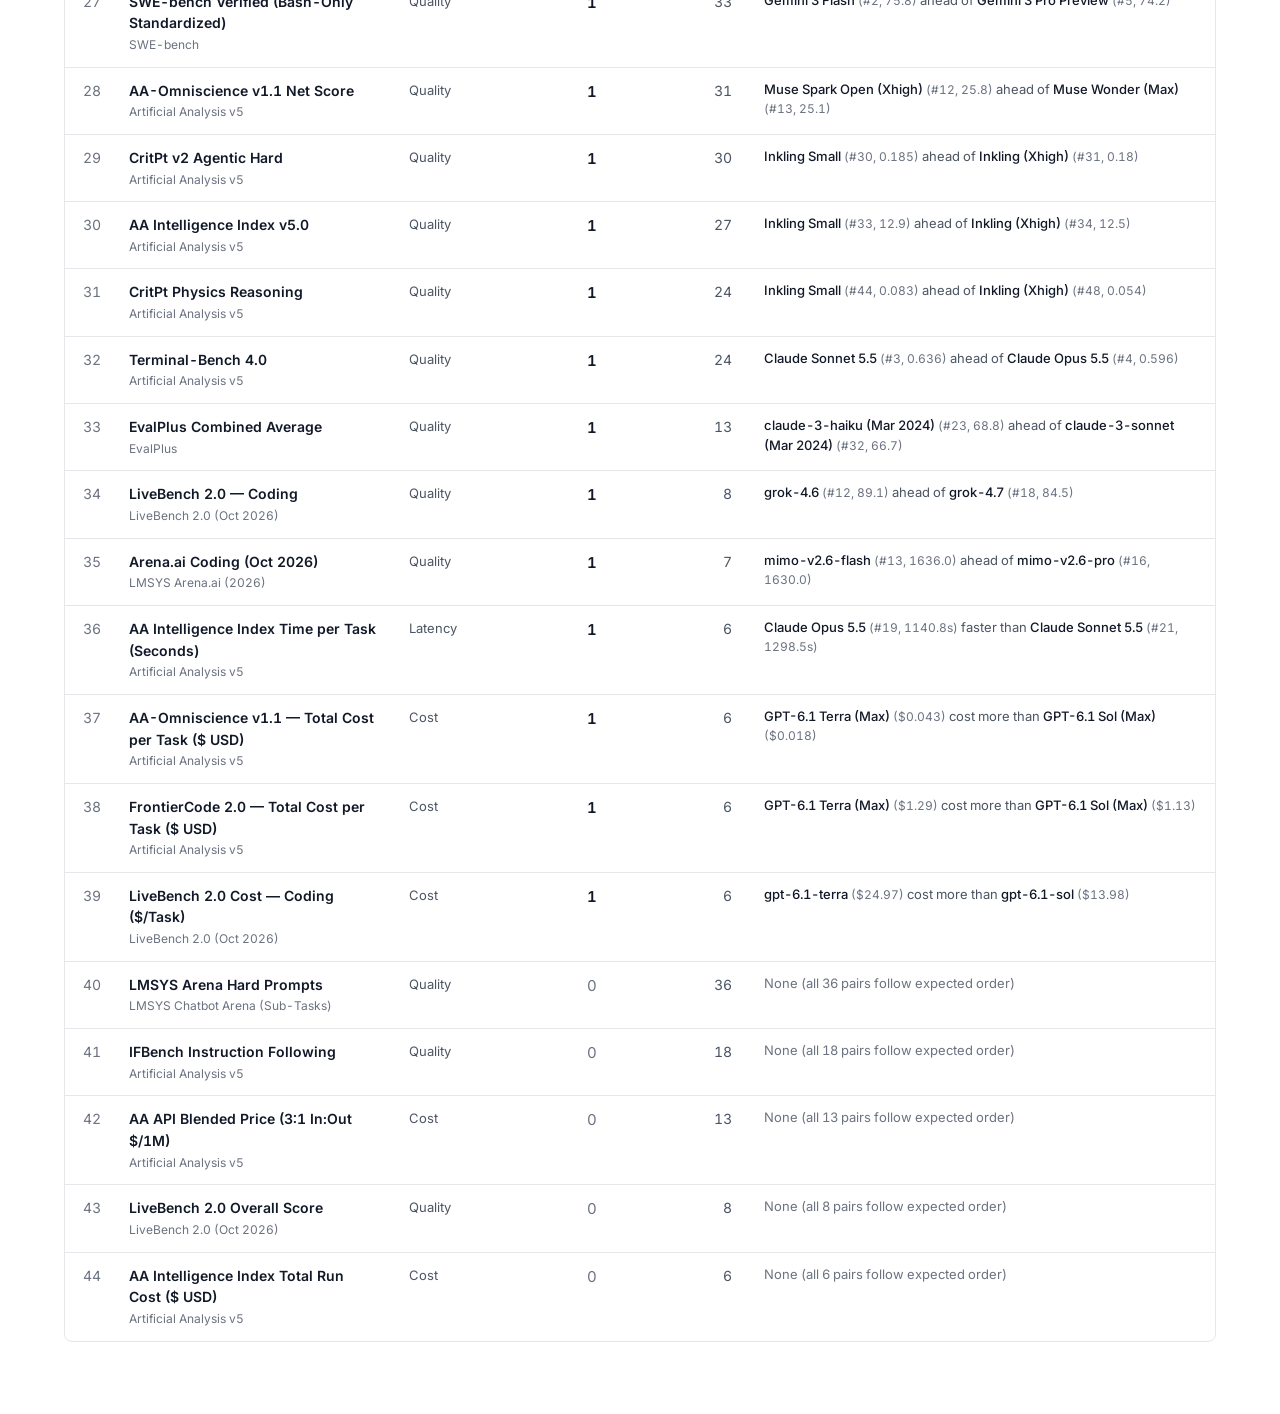
==== commit eb62a5db: "Simplify to clean monochrome table of Inverted Pairs across Top 50 models" ====
--- a/index.html
+++ b/index.html
@@ -1,177 +1,74 @@
 <!DOCTYPE html>
-<html lang="en" data-theme="light">
+<html lang="en">
 <head>
   <meta charset="UTF-8" />
   <meta name="viewport" content="width=device-width, initial-scale=1.0" />
-  <title>AI Benchmark Contradiction Index — Top-25 Intra-Family Scaling Audit</title>
-  <meta name="description" content="Measuring how often the Top 25 ranked models on 144 AI benchmarks contradict intra-family scaling laws (GPT-6.1 Sol > Terra > Luna, Claude Opus > Sonnet > Haiku)." />
+  <title>AI Benchmark Inverted Pairs</title>
+  <meta name="description" content="Measuring the count of inverted intra-family model pairs within the Top 50 ranked models across AI benchmarks." />
   <link rel="preconnect" href="https://fonts.googleapis.com">
   <link rel="preconnect" href="https://fonts.gstatic.com" crossorigin>
-  <link href="https://fonts.googleapis.com/css2?family=Inter:wght@400;500;600;700;800;900&family=JetBrains+Mono:wght@400;500;600;700;800&display=swap" rel="stylesheet">
+  <link href="https://fonts.googleapis.com/css2?family=Inter:wght@400;500;600;700&display=swap" rel="stylesheet">
   <link rel="stylesheet" href="styles.css" />
 </head>
 <body>
-  <div class="page-wrap" id="pageWrap">
-    <!-- Top Editorial Banner -->
-    <header class="editorial-header">
-      <div class="header-top-row">
-        <div class="brand-Group">
-          <div class="eyebrow-badge">
-            <span class="pulse-dot"></span>
-            <span>EMPIRICAL AI LEADERBOARD AUDIT &bull; 144 BENCHMARKS &bull; EQUAL-WEIGHTED TOP-25 PAIRS</span>
-          </div>
-          <h1>The AI Benchmark Contradiction Index</h1>
-          <p class="lead-subtitle">
-            How often do AI benchmarks contradict basic model-family scaling laws within their <strong>Top 25 ranked models</strong>?
-            A pair is contradicted iff a smaller tier or older generation outranks its larger/newer sibling within the exact same model family
-            (e.g., <code>GPT-6.1 Terra &gt; GPT-6.1 Sol</code>, <code>Claude Sonnet 5.5 &gt; Opus 5.5</code>, or <code>GPT-5.6 Sol &gt; GPT-6.1 Sol</code>).
-            Latency order is <strong>100% flipped</strong> (<code>Luna &lt; Terra &lt; Sol</code>), Cost expects <code>Cost(Sol) &ge; Cost(Terra) &ge; Cost(Luna)</code>, cross-axis pairs (<code>6.1 Sol</code> vs <code>6.0 Luna</code>) are never compared, and all valid axes are <strong>weighted equally</strong>.
-          </p>
-        </div>
+  <main class="container">
+    <header class="page-header">
+      <h1>AI Benchmark Inverted Pairs</h1>
+      <p class="intro">
+        This table measures the <strong>count of inverted model pairs</strong> within the <strong>Top 50 ranked models</strong> on each AI benchmark.
+        A pair of models is counted as inverted when their relative ranking contradicts the expected ordering within the same model family under two rules:
+      </p>
+      <ol class="rules-list">
+        <li>
+          <strong>Same-generation tier rule:</strong> Within the same model family and version, a larger tier is expected to rank ahead of a smaller tier
+          (for example, <strong>GPT 6.1 Sol</strong> ahead of <strong>GPT 6.1 Terra</strong> ahead of <strong>GPT 6.1 Luna</strong>, or <strong>Claude Opus 5.5</strong> ahead of <strong>Claude Sonnet 5.5</strong> ahead of <strong>Claude Haiku 5.5</strong>).
+          For latency benchmarks, this order is reversed so smaller models are expected to be faster. For cost benchmarks, larger models are expected to cost more.
+        </li>
+        <li>
+          <strong>Cross-generation same-tier rule:</strong> Within the same model family and size tier, a newer version is expected to rank ahead of an older version
+          (for example, <strong>GPT 6.1 Sol</strong> ahead of <strong>GPT 6.0 Sol</strong>, or <strong>Claude Opus 5.5</strong> ahead of <strong>Claude Opus 4.7</strong>).
+          Crossed pairs such as <strong>GPT 6.1 Sol</strong> and <strong>GPT 6.0 Luna</strong> are not compared.
+        </li>
+      </ol>
+    </header>
 
-        <div class="utility-controls no-screenshot">
-          <button class="util-btn" id="themeToggleBtn" title="Switch between Editorial Light Mode and Dark Mode">
-            <span id="themeIcon">&#9728;&#65039;</span> <span id="themeLabel">Light</span>
-          </button>
-          <button class="util-btn" id="shotModeBtn" title="Clean X/Twitter &amp; Substack screenshot framing">
-            &#128248; X-Post View
-          </button>
-          <button class="util-btn" id="copyMdBtn" title="Copy current table as GitHub Markdown">
-            &#128203; Copy Markdown
-          </button>
-          <button class="util-btn" id="exportCsvBtn" title="Export current view as CSV">
-            &darr; CSV
-          </button>
-        </div>
+    <div class="toolbar">
+      <div class="view-toggle" role="tablist" aria-label="Benchmark view">
+        <button type="button" id="btnPopular" class="toggle-btn active" data-view="popular_benchmarks">
+          Popular Benchmarks <span id="countPopular" class="count-label">(44)</span>
+        </button>
+        <button type="button" id="btnAll" class="toggle-btn" data-view="ALL">
+          All Benchmarks <span id="countAll" class="count-label">(144)</span>
+        </button>
       </div>
 
-      <!-- Deedy-Style 4-Card Executive TL;DR Takeaways -->
-      <div class="tldr-grid">
-        <div class="tldr-card">
-          <div class="tldr-kicker">1. OVERALL CONTRADICTION RATE</div>
-          <div class="tldr-stat">
-            <span class="big-num text-rose" id="tldrOverallRate">18.9%</span>
-            <span class="stat-context" id="tldrOverallSub">64 / 339 Top-25 pairs inverted</span>
-          </div>
-          <p class="tldr-desc">
-            Across flagship AI benchmarks, nearly <strong>1 in 5</strong> intra-family comparisons in the Top 25 violates expected tier or generation order.
-          </p>
-        </div>
+      <div class="toolbar-right">
+        <select id="metricFilter" aria-label="Filter by metric type">
+          <option value="all">All Metrics</option>
+          <option value="quality">Quality</option>
+          <option value="latency">Latency</option>
+          <option value="cost">Cost</option>
+        </select>
+        <input type="search" id="searchInput" placeholder="Search benchmark or model..." aria-label="Search benchmark or model" />
+      </div>
+    </div>
 
-        <div class="tldr-card">
-          <div class="tldr-kicker">2. THE REASONING VERBOSITY PARADOX</div>
-          <div class="tldr-stat">
-            <span class="big-num text-purple">Terra &gt; Sol</span>
-            <span class="stat-context">+14% Cost &bull; +151s Slower</span>
-          </div>
-          <p class="tldr-desc">
-            On <strong>FrontierCode 2.0</strong>, <code>GPT-6.1 Terra</code> beats <code>GPT-6.1 Sol</code> (0.423 vs 0.406), costs <strong>more per task</strong> ($1.29 vs $1.13), and runs slower because Terra emits <strong>1.71&times; more thinking tokens</strong>.
-          </p>
-        </div>
-
-        <div class="tldr-card">
-          <div class="tldr-kicker">3. MID-TIER UPSETS FLAGSHIP</div>
-          <div class="tldr-stat">
-            <span class="big-num text-amber">Sonnet &gt; Opus</span>
-            <span class="stat-context">8 Major Leaderboards</span>
-          </div>
-          <p class="tldr-desc">
-            <code>Claude Sonnet 5.5</code> outranks <code>Claude Opus 5.5</code> on <strong>AA-Briefcase (#1 vs #2)</strong>, <strong>Terminal-Bench 4.0 (#3 vs #4)</strong>, <strong>LiveBench Coding (#1 vs #2)</strong>, and <strong>HealthBench (#1 vs #6)</strong>.
-          </p>
-        </div>
-
-        <div class="tldr-card">
-          <div class="tldr-kicker">4. GOLD-STANDARD (0.0%) BENCHMARKS</div>
-          <div class="tldr-stat">
-            <span class="big-num text-emerald" id="tldrZeroCount">12 / 44</span>
-            <span class="stat-context">100% Hierarchy-Consistent</span>
-          </div>
-          <p class="tldr-desc">
-            <strong>AA Intelligence Index v5.0</strong>, <strong>LiveBench 2.0 Overall</strong>, <strong>GPQA Diamond</strong>, <strong>GDPval-AA</strong>, and <strong>CritPt v2 Hard</strong> have <strong>0%</strong> Top-25 contradictions.
-          </p>
-        </div>
-      </div>
-
-      <!-- Lab Hierarchy Scorecard Strip (Click to Filter by Lab) -->
-      <div class="family-strip" id="familyStrip"></div>
-    </header>
-
-    <!-- Primary Controls Bar: Restricted to Two Views (popular_benchmarks vs ALL) -->
-    <section class="controls-bar">
-      <div class="controls-left">
-        <div class="view-segmented" id="viewSwitch" role="tablist">
-          <button class="seg-view-btn active" data-view="popular_benchmarks" id="btnPopular">
-            &#9733; Popular Benchmarks <span class="seg-badge" id="cntPopular">44</span>
-          </button>
-          <button class="seg-view-btn" data-view="ALL" id="btnAll">
-            ALL Benchmarks <span class="seg-badge" id="cntAll">144</span>
-          </button>
-        </div>
-
-        <div class="polarity-pills" id="typeFilter">
-          <button class="pol-btn active" data-type="all">All Polarities</button>
-          <button class="pol-btn" data-type="quality">&uarr; Quality</button>
-          <button class="pol-btn" data-type="latency">&darr; Latency (100% Flip)</button>
-          <button class="pol-btn" data-type="cost">$ Cost</button>
-        </div>
-      </div>
-
-      <div class="controls-right no-screenshot">
-        <input type="text" id="searchInput" class="search-box" placeholder="Search benchmark or model (e.g. GPT-6.1, Sol, Terra, Opus 5.5, SWE-bench)..." />
-        <button class="util-btn" id="customizeBtn" title="Customize which benchmarks appear in popular_benchmarks">
-          &#9881;&#65039; Customize Popular
-        </button>
-      </div>
-    </section>
-
-    <!-- Customize Popular Benchmarks Drawer -->
-    <section class="customize-drawer hidden no-screenshot" id="customizeDrawer">
-      <div class="customize-header">
-        <div>
-          <strong>Customize <code>popular_benchmarks</code> View</strong>
-          <span class="customize-sub">Check or uncheck benchmarks to tailor your <code>popular_benchmarks</code> view (persisted in browser).</span>
-        </div>
-        <div class="customize-actions">
-          <button class="util-btn small-btn" id="resetPopularBtn">Reset Default (44)</button>
-          <button class="util-btn small-btn" id="closeCustomizeBtn">Done</button>
-        </div>
-      </div>
-      <div class="customize-grid" id="customizeGrid"></div>
-    </section>
-
-    <!-- Main Heatmap Comparison Table -->
-    <section class="table-container">
-      <div class="table-scroll-wrap">
-        <table class="deedy-table" id="contradictionTable">
-          <thead>
-            <tr>
-              <th class="col-rank">#</th>
-              <th class="col-bench sortable" data-sort="name">Benchmark &amp; Ecosystem</th>
-              <th class="col-type sortable" data-sort="type">Expected Rule</th>
-              <th class="col-score sortable active-sort" data-sort="score_desc">
-                Contradiction Score <span class="sort-indicator">&darr;</span>
-              </th>
-              <th class="col-pairs sortable" data-sort="pairs">Inverted / Pairs</th>
-              <th class="col-examples">
-                Headline Top-25 Inversions (Actual vs. Expected)
-                <span class="th-hint no-screenshot">Click any row to inspect full Top 25 &amp; all pairs</span>
-              </th>
-            </tr>
-          </thead>
-          <tbody id="tableBody"></tbody>
-        </table>
-      </div>
-
-      <footer class="table-footer">
-        <div>
-          <strong>Methodology:</strong> Top 25 canonical models per leaderboard. Single-axis Hamming-1 comparisons only (Intra-Version Size Tier <code>Sol &gt; Terra &gt; Luna</code> and Inter-Version Same-Tier <code>6.1 Sol &gt; 6.0 Sol</code> weighted 1:1). Crossed pairs (<code>6.1 Sol</code> vs <code>6.0 Luna</code>) excluded.
-        </div>
-        <div class="footer-right">
-          <span>AI Benchmark Contradiction Index (Nov 2026)</span>
-        </div>
-      </footer>
-    </section>
-  </div>
+    <div class="table-wrapper">
+      <table class="clean-table" id="benchmarksTable">
+        <thead>
+          <tr>
+            <th class="col-rank">#</th>
+            <th class="col-name sortable" data-sort="name">Benchmark</th>
+            <th class="col-metric">Metric</th>
+            <th class="col-num sortable active-sort" data-sort="inverted_desc">Inverted Pairs ↓</th>
+            <th class="col-num sortable" data-sort="comparable_desc">Comparable Pairs</th>
+            <th class="col-examples">Inverted Pairs in Top 50</th>
+          </tr>
+        </thead>
+        <tbody id="tableBody"></tbody>
+      </table>
+    </div>
+  </main>
 
   <script src="data.js"></script>
   <script src="app.js"></script>
--- a/styles.css
+++ b/styles.css
@@ -1,88 +1,13 @@
-/* ==========================================================================
-   AI Benchmark Contradiction Index — Editorial Data-Journalism Stylesheet
-   Supports Editorial Light Mode (default, optimized for X/Substack) & Dark Mode
-   ========================================================================== */
-
-:root,
-[data-theme="light"] {
-  --bg-page: #f8fafc;
-  --bg-card: #ffffff;
-  --bg-subtle: #f1f5f9;
-  --bg-hover: #f1f5f9;
-  --bg-drawer: #f8fafc;
-  --text-primary: #0f172a;
-  --text-secondary: #475569;
-  --text-muted: #64748b;
-  --border-light: #e2e8f0;
-  --border-med: #cbd5e1;
-  --shadow-card: 0 1px 3px rgba(15, 23, 42, 0.06), 0 4px 16px rgba(15, 23, 42, 0.04);
-  --code-bg: #f1f5f9;
-  --code-text: #0f172a;
-
-  /* Heatmap cell fills (Light) */
-  --heat-0-bg: #ecfdf5;
-  --heat-0-text: #047857;
-  --heat-0-border: #a7f3d0;
-
-  --heat-low-bg: #f0f9ff;
-  --heat-low-text: #0369a1;
-  --heat-low-border: #bae6fd;
-
-  --heat-med-bg: #fffbeb;
-  --heat-med-text: #b45309;
-  --heat-med-border: #fde68a;
-
-  --heat-high-bg: #fff1f2;
-  --heat-high-text: #be123c;
-  --heat-high-border: #fecdd3;
-
-  --accent-blue: #2563eb;
-  --accent-rose: #e11d48;
-  --accent-emerald: #059669;
-  --accent-amber: #d97706;
-  --accent-purple: #7c3aed;
-
-  --font-sans: 'Inter', -apple-system, BlinkMacSystemFont, sans-serif;
-  --font-mono: 'JetBrains Mono', monospace;
-}
-
-[data-theme="dark"] {
-  --bg-page: #090d16;
-  --bg-card: #111827;
-  --bg-subtle: #1e293b;
-  --bg-hover: #1a2436;
-  --bg-drawer: #0c1220;
-  --text-primary: #f8fafc;
-  --text-secondary: #94a3b8;
-  --text-muted: #64748b;
-  --border-light: #1e293b;
-  --border-med: #334155;
-  --shadow-card: 0 4px 24px rgba(0, 0, 0, 0.35);
-  --code-bg: rgba(255, 255, 255, 0.07);
-  --code-text: #e2e8f0;
-
-  /* Heatmap cell fills (Dark) */
-  --heat-0-bg: rgba(16, 185, 129, 0.13);
-  --heat-0-text: #34d399;
-  --heat-0-border: rgba(16, 185, 129, 0.3);
-
-  --heat-low-bg: rgba(56, 189, 248, 0.13);
-  --heat-low-text: #38bdf8;
-  --heat-low-border: rgba(56, 189, 248, 0.3);
-
-  --heat-med-bg: rgba(245, 158, 11, 0.14);
-  --heat-med-text: #fbbf24;
-  --heat-med-border: rgba(245, 158, 11, 0.32);
-
-  --heat-high-bg: rgba(244, 63, 94, 0.15);
-  --heat-high-text: #fb7185;
-  --heat-high-border: rgba(244, 63, 94, 0.35);
-
-  --accent-blue: #3b82f6;
-  --accent-rose: #f43f5e;
-  --accent-emerald: #10b981;
-  --accent-amber: #f59e0b;
-  --accent-purple: #a855f7;
+:root {
+  --bg: #ffffff;
+  --bg-subtle: #f9fafb;
+  --bg-hover: #f3f4f6;
+  --text-main: #111827;
+  --text-secondary: #4b5563;
+  --text-muted: #6b7280;
+  --border: #e5e7eb;
+  --border-strong: #d1d5db;
+  --font-sans: 'Inter', -apple-system, BlinkMacSystemFont, 'Segoe UI', Roboto, sans-serif;
 }
 
 * {
@@ -92,816 +17,279 @@
 }
 
 body {
-  background-color: var(--bg-page);
-  color: var(--text-primary);
+  background-color: var(--bg);
+  color: var(--text-main);
   font-family: var(--font-sans);
-  line-height: 1.5;
+  font-size: 14px;
+  line-height: 1.55;
   -webkit-font-smoothing: antialiased;
-  transition: background-color 0.15s ease, color 0.15s ease;
-}
-
-code {
-  font-family: var(--font-mono);
-  font-size: 0.84em;
-  background: var(--code-bg);
-  color: var(--code-text);
-  padding: 2px 5px;
+}
+
+.container {
+  max-width: 1200px;
+  margin: 0 auto;
+  padding: 40px 24px 72px;
+}
+
+/* Header & Rules */
+.page-header {
+  max-width: 880px;
+  margin-bottom: 28px;
+}
+
+.page-header h1 {
+  font-size: 26px;
+  font-weight: 700;
+  letter-spacing: -0.02em;
+  color: var(--text-main);
+  margin-bottom: 10px;
+}
+
+.intro {
+  font-size: 15px;
+  color: var(--text-secondary);
+  margin-bottom: 14px;
+}
+
+.rules-list {
+  padding-left: 20px;
+  color: var(--text-secondary);
+  font-size: 14px;
+  display: flex;
+  flex-direction: column;
+  gap: 8px;
+}
+
+.rules-list li strong {
+  color: var(--text-main);
+  font-weight: 600;
+}
+
+/* Toolbar */
+.toolbar {
+  display: flex;
+  align-items: center;
+  justify-content: space-between;
+  gap: 16px;
+  margin-bottom: 14px;
+  flex-wrap: wrap;
+}
+
+.view-toggle {
+  display: inline-flex;
+  background: var(--bg-subtle);
+  border: 1px solid var(--border);
+  border-radius: 6px;
+  padding: 3px;
+}
+
+.toggle-btn {
+  background: transparent;
+  border: none;
+  padding: 6px 14px;
+  font-family: var(--font-sans);
+  font-size: 13px;
+  font-weight: 500;
+  color: var(--text-secondary);
   border-radius: 4px;
-  font-weight: 600;
-}
-
-.page-wrap {
-  max-width: 1540px;
-  margin: 0 auto;
-  padding: 28px 28px 64px;
-  display: flex;
-  flex-direction: column;
-  gap: 16px;
-}
-
-.page-wrap.screenshot-mode .no-screenshot {
-  display: none !important;
-}
-
-/* Header */
-.editorial-header {
-  background: var(--bg-card);
-  border: 1px solid var(--border-light);
-  border-radius: 14px;
-  padding: 24px 26px;
-  box-shadow: var(--shadow-card);
-  display: flex;
-  flex-direction: column;
-  gap: 18px;
-}
-
-.header-top-row {
-  display: flex;
-  justify-content: space-between;
-  align-items: flex-start;
-  gap: 20px;
-  flex-wrap: wrap;
-}
-
-.eyebrow-badge {
-  display: inline-flex;
-  align-items: center;
-  gap: 7px;
-  font-family: var(--font-mono);
-  font-size: 0.71rem;
-  font-weight: 700;
-  letter-spacing: 0.06em;
-  color: var(--accent-blue);
-  background: var(--heat-low-bg);
-  border: 1px solid var(--heat-low-border);
-  padding: 4px 10px;
-  border-radius: 999px;
-  margin-bottom: 10px;
-}
-
-.pulse-dot {
-  width: 7px;
-  height: 7px;
-  border-radius: 50%;
-  background: var(--accent-blue);
-}
-
-.editorial-header h1 {
-  font-size: 2rem;
-  font-weight: 900;
-  letter-spacing: -0.03em;
-  line-height: 1.15;
-  margin-bottom: 8px;
-  color: var(--text-primary);
-}
-
-.lead-subtitle {
-  font-size: 0.92rem;
-  color: var(--text-secondary);
-  max-width: 1020px;
-  line-height: 1.55;
-}
-
-.utility-controls {
-  display: flex;
-  gap: 8px;
-  flex-wrap: wrap;
-}
-
-.util-btn {
-  background: var(--bg-card);
-  border: 1px solid var(--border-med);
-  color: var(--text-primary);
-  font-family: var(--font-sans);
-  font-size: 0.79rem;
-  font-weight: 600;
-  padding: 7px 12px;
-  border-radius: 8px;
   cursor: pointer;
-  display: inline-flex;
-  align-items: center;
-  gap: 5px;
-  transition: all 0.12s ease;
-}
-
-.util-btn:hover {
-  background: var(--bg-subtle);
-  border-color: var(--accent-blue);
-}
-
-.small-btn {
-  padding: 5px 10px;
-  font-size: 0.74rem;
-}
-
-/* TL;DR 4-Card Grid */
-.tldr-grid {
-  display: grid;
-  grid-template-columns: repeat(4, 1fr);
-  gap: 12px;
-}
-
-.tldr-card {
-  background: var(--bg-page);
-  border: 1px solid var(--border-light);
-  border-radius: 10px;
-  padding: 14px 16px;
-  display: flex;
-  flex-direction: column;
-  gap: 5px;
-}
-
-.tldr-kicker {
-  font-family: var(--font-mono);
-  font-size: 0.68rem;
-  font-weight: 800;
-  letter-spacing: 0.05em;
-  color: var(--text-muted);
-}
-
-.tldr-stat {
-  display: flex;
-  align-items: baseline;
-  gap: 8px;
-  flex-wrap: wrap;
-}
-
-.big-num {
-  font-family: var(--font-mono);
-  font-size: 1.4rem;
-  font-weight: 800;
-  letter-spacing: -0.02em;
-}
-
-.text-rose { color: var(--accent-rose); }
-.text-purple { color: var(--accent-purple); }
-.text-amber { color: var(--accent-amber); }
-.text-emerald { color: var(--accent-emerald); }
-
-.stat-context {
-  font-family: var(--font-mono);
-  font-size: 0.73rem;
-  font-weight: 600;
-  color: var(--text-secondary);
-}
-
-.tldr-desc {
-  font-size: 0.79rem;
-  color: var(--text-secondary);
-  line-height: 1.42;
-}
-
-/* Family Scorecard Strip */
-.family-strip {
-  display: grid;
-  grid-template-columns: repeat(6, 1fr);
-  gap: 8px;
-  padding-top: 4px;
-}
-
-.fam-pill-card {
-  background: var(--bg-card);
-  border: 1px solid var(--border-light);
-  border-radius: 8px;
-  padding: 8px 11px;
-  cursor: pointer;
-  transition: all 0.12s ease;
-  display: flex;
-  flex-direction: column;
-  gap: 2px;
-}
-
-.fam-pill-card:hover {
-  border-color: var(--border-med);
-  background: var(--bg-subtle);
-}
-
-.fam-pill-card.active-fam {
-  border-color: var(--accent-blue);
-  background: var(--heat-low-bg);
-}
-
-.fam-top {
-  display: flex;
-  justify-content: space-between;
-  align-items: center;
-  font-size: 0.77rem;
-  font-weight: 700;
-}
-
-.fam-rate {
-  font-family: var(--font-mono);
-  font-size: 0.74rem;
-  font-weight: 800;
-}
-
-.fam-rule {
-  font-family: var(--font-mono);
-  font-size: 0.67rem;
-  color: var(--text-muted);
-  white-space: nowrap;
-  overflow: hidden;
-  text-overflow: ellipsis;
-}
-
-/* Controls Bar */
-.controls-bar {
-  background: var(--bg-card);
-  border: 1px solid var(--border-light);
-  border-radius: 12px;
-  padding: 11px 16px;
-  box-shadow: var(--shadow-card);
-  display: flex;
-  justify-content: space-between;
-  align-items: center;
-  gap: 12px;
-  flex-wrap: wrap;
-}
-
-.controls-left,
-.controls-right {
+  transition: background-color 0.12s ease, color 0.12s ease;
+}
+
+.toggle-btn:hover {
+  color: var(--text-main);
+}
+
+.toggle-btn.active {
+  background: var(--bg);
+  color: var(--text-main);
+  font-weight: 600;
+  box-shadow: 0 1px 2px rgba(0, 0, 0, 0.06);
+}
+
+.count-label {
+  color: var(--text-muted);
+  font-weight: 400;
+  margin-left: 2px;
+}
+
+.toolbar-right {
   display: flex;
   align-items: center;
   gap: 10px;
-  flex-wrap: wrap;
-}
-
-.view-segmented {
-  display: inline-flex;
-  background: var(--bg-subtle);
-  border: 1px solid var(--border-med);
-  border-radius: 9px;
-  padding: 3px;
-  gap: 3px;
-}
-
-.seg-view-btn {
-  background: transparent;
-  border: none;
-  color: var(--text-secondary);
+}
+
+.toolbar-right select,
+.toolbar-right input {
   font-family: var(--font-sans);
-  font-size: 0.83rem;
-  font-weight: 700;
-  padding: 7px 14px;
+  font-size: 13px;
+  color: var(--text-main);
+  background: var(--bg);
+  border: 1px solid var(--border);
   border-radius: 6px;
-  cursor: pointer;
-  display: inline-flex;
-  align-items: center;
-  gap: 7px;
-  transition: all 0.14s ease;
-}
-
-.seg-view-btn.active {
-  background: var(--accent-blue);
-  color: #ffffff;
-  box-shadow: 0 1px 3px rgba(0, 0, 0, 0.2);
-}
-
-.seg-badge {
-  font-family: var(--font-mono);
-  font-size: 0.71rem;
-  padding: 1px 6px;
-  border-radius: 999px;
-  background: rgba(255, 255, 255, 0.22);
-}
-
-.seg-view-btn:not(.active) .seg-badge {
-  background: var(--border-light);
-  color: var(--text-secondary);
-}
-
-.polarity-pills {
-  display: inline-flex;
-  background: var(--bg-subtle);
-  border: 1px solid var(--border-light);
+  padding: 7px 12px;
+  outline: none;
+}
+
+.toolbar-right input {
+  width: 240px;
+}
+
+.toolbar-right select:focus,
+.toolbar-right input:focus {
+  border-color: #9ca3af;
+}
+
+/* Table */
+.table-wrapper {
+  border: 1px solid var(--border);
   border-radius: 8px;
-  padding: 3px;
-  gap: 2px;
-}
-
-.pol-btn {
-  background: transparent;
-  border: none;
-  color: var(--text-secondary);
-  font-family: var(--font-sans);
-  font-size: 0.77rem;
-  font-weight: 600;
-  padding: 6px 11px;
-  border-radius: 6px;
-  cursor: pointer;
-}
-
-.pol-btn.active {
-  background: var(--bg-card);
-  color: var(--text-primary);
-  box-shadow: 0 1px 2px rgba(0, 0, 0, 0.08);
-}
-
-.search-box {
-  background: var(--bg-page);
-  border: 1px solid var(--border-med);
-  color: var(--text-primary);
-  font-family: var(--font-sans);
-  font-size: 0.82rem;
-  padding: 7px 12px;
-  border-radius: 8px;
-  min-width: 280px;
-  outline: none;
-}
-
-.search-box:focus {
-  border-color: var(--accent-blue);
-}
-
-/* Customize Drawer */
-.customize-drawer {
-  background: var(--bg-card);
-  border: 1px solid var(--border-med);
-  border-radius: 12px;
-  padding: 16px;
-  box-shadow: var(--shadow-card);
-  display: flex;
-  flex-direction: column;
-  gap: 12px;
-}
-
-.customize-drawer.hidden {
-  display: none;
-}
-
-.customize-header {
-  display: flex;
-  justify-content: space-between;
-  align-items: center;
-  flex-wrap: wrap;
-  gap: 10px;
-}
-
-.customize-sub {
-  font-size: 0.8rem;
-  color: var(--text-secondary);
-  margin-left: 8px;
-}
-
-.customize-grid {
-  display: grid;
-  grid-template-columns: repeat(auto-fill, minmax(280px, 1fr));
-  gap: 6px;
-  max-height: 260px;
-  overflow-y: auto;
-}
-
-.cust-item {
-  display: flex;
-  align-items: center;
-  gap: 8px;
-  font-size: 0.77rem;
-  padding: 6px 9px;
-  border-radius: 6px;
-  background: var(--bg-page);
-  border: 1px solid var(--border-light);
-  cursor: pointer;
-}
-
-/* Main Table Container */
-.table-container {
-  background: var(--bg-card);
-  border: 1px solid var(--border-light);
-  border-radius: 14px;
-  box-shadow: var(--shadow-card);
-  overflow: hidden;
-}
-
-.table-scroll-wrap {
-  width: 100%;
   overflow-x: auto;
-}
-
-.deedy-table {
+  background: var(--bg);
+}
+
+.clean-table {
   width: 100%;
   border-collapse: collapse;
-  font-size: 0.84rem;
-}
-
-.deedy-table thead th {
+  text-align: left;
+  font-variant-numeric: tabular-nums;
+}
+
+.clean-table thead th {
   background: var(--bg-subtle);
   color: var(--text-secondary);
-  font-size: 0.71rem;
-  font-weight: 800;
-  text-transform: uppercase;
-  letter-spacing: 0.055em;
-  text-align: left;
-  padding: 12px 14px;
-  border-bottom: 2px solid var(--border-med);
+  font-size: 12px;
+  font-weight: 600;
+  padding: 11px 16px;
+  border-bottom: 1px solid var(--border);
   white-space: nowrap;
   user-select: none;
 }
 
-.deedy-table thead th.sortable {
+.clean-table thead th.sortable {
   cursor: pointer;
 }
 
-.deedy-table thead th.sortable:hover {
-  color: var(--text-primary);
-}
-
-.deedy-table thead th.active-sort {
-  color: var(--accent-blue);
-}
-
-.th-hint {
+.clean-table thead th.sortable:hover {
+  color: var(--text-main);
+}
+
+.clean-table thead th.active-sort {
+  color: var(--text-main);
+}
+
+.clean-table tbody tr.bench-row {
+  border-bottom: 1px solid var(--border);
+  cursor: pointer;
+  transition: background-color 0.1s ease;
+}
+
+.clean-table tbody tr.bench-row:last-child {
+  border-bottom: none;
+}
+
+.clean-table tbody tr.bench-row:hover {
+  background: var(--bg-hover);
+}
+
+.clean-table td {
+  padding: 12px 16px;
+  vertical-align: top;
+}
+
+.col-rank {
+  width: 48px;
+  color: var(--text-muted);
+  text-align: right;
+  padding-right: 12px !important;
+}
+
+.col-name {
+  width: 280px;
+}
+
+.bench-title {
+  font-weight: 600;
+  color: var(--text-main);
+  font-size: 14px;
+}
+
+.bench-suite {
+  font-size: 12px;
+  color: var(--text-muted);
+  margin-top: 2px;
+}
+
+.col-metric {
+  width: 90px;
+  color: var(--text-secondary);
+  font-size: 13px;
+  white-space: nowrap;
+}
+
+.col-num {
+  width: 130px;
+  text-align: right;
+  white-space: nowrap;
+}
+
+.num-inverted {
+  font-size: 15px;
+  font-weight: 600;
+  color: var(--text-main);
+}
+
+.num-inverted.zero {
+  color: var(--text-muted);
+  font-weight: 400;
+}
+
+.num-comparable {
+  font-size: 14px;
+  color: var(--text-secondary);
+}
+
+.col-examples {
+  color: var(--text-secondary);
+  font-size: 13px;
+  line-height: 1.5;
+}
+
+.pair-list {
+  list-style: none;
+  display: flex;
+  flex-direction: column;
+  gap: 4px;
+}
+
+.pair-item strong {
   font-weight: 500;
-  text-transform: none;
-  letter-spacing: 0;
-  color: var(--text-muted);
-  margin-left: 8px;
-  font-size: 0.71rem;
-}
-
-.col-rank { width: 44px; text-align: center; }
-.col-bench { width: 295px; }
-.col-type { width: 130px; }
-.col-score { width: 195px; }
-.col-pairs { width: 135px; }
-
-.deedy-table tbody tr.bench-row {
-  border-bottom: 1px solid var(--border-light);
-  cursor: pointer;
-  transition: background 0.1s ease;
-}
-
-.deedy-table tbody tr.bench-row:hover {
-  background: var(--bg-hover);
-}
-
-.deedy-table tbody tr.bench-row.expanded {
-  background: var(--heat-low-bg);
-}
-
-.deedy-table td {
-  padding: 10px 14px;
-  vertical-align: middle;
-}
-
-.rank-cell {
-  font-family: var(--font-mono);
-  font-size: 0.77rem;
-  font-weight: 700;
-  color: var(--text-muted);
-  text-align: center;
-}
-
-.bench-name {
-  font-weight: 700;
-  color: var(--text-primary);
-  font-size: 0.87rem;
-  display: flex;
-  align-items: center;
-  gap: 6px;
-}
-
-.suite-line {
-  display: flex;
-  align-items: center;
-  gap: 6px;
-  margin-top: 2px;
-  font-size: 0.72rem;
-  color: var(--text-muted);
-}
-
-.suite-pill {
-  font-family: var(--font-mono);
-  font-size: 0.66rem;
-  font-weight: 600;
-  padding: 1px 6px;
-  border-radius: 4px;
-  background: var(--bg-subtle);
-  border: 1px solid var(--border-light);
-  color: var(--text-secondary);
-}
-
-/* Polarity Rule Pill */
-.pol-pill {
-  display: inline-flex;
-  flex-direction: column;
-  gap: 1px;
-}
-
-.pol-tag {
-  font-family: var(--font-mono);
-  font-size: 0.69rem;
-  font-weight: 800;
-  padding: 2px 7px;
-  border-radius: 5px;
+  color: var(--text-main);
+}
+
+.pair-meta {
+  color: var(--text-muted);
+  font-size: 12px;
+}
+
+.more-toggle {
   display: inline-block;
-  width: fit-content;
-}
-
-.pol-quality { background: var(--heat-low-bg); color: var(--heat-low-text); border: 1px solid var(--heat-low-border); }
-.pol-latency { background: var(--heat-med-bg); color: var(--heat-med-text); border: 1px solid var(--heat-med-border); }
-.pol-cost { background: rgba(124, 58, 237, 0.1); color: var(--accent-purple); border: 1px solid rgba(124, 58, 237, 0.25); }
-
-.pol-sub {
-  font-family: var(--font-mono);
-  font-size: 0.64rem;
-  color: var(--text-muted);
-}
-
-/* Heatmap Score Cell */
-.heat-box {
-  display: flex;
-  align-items: center;
-  justify-content: space-between;
-  gap: 8px;
-  padding: 6px 10px;
-  border-radius: 8px;
-  border: 1px solid transparent;
-}
-
-.heat-0 { background: var(--heat-0-bg); color: var(--heat-0-text); border-color: var(--heat-0-border); }
-.heat-low { background: var(--heat-low-bg); color: var(--heat-low-text); border-color: var(--heat-low-border); }
-.heat-med { background: var(--heat-med-bg); color: var(--heat-med-text); border-color: var(--heat-med-border); }
-.heat-high { background: var(--heat-high-bg); color: var(--heat-high-text); border-color: var(--heat-high-border); }
-
-.heat-pct {
-  font-family: var(--font-mono);
-  font-size: 0.92rem;
-  font-weight: 800;
-  min-width: 50px;
-}
-
-.heat-bar-track {
-  flex: 1;
-  height: 6px;
-  background: rgba(0, 0, 0, 0.08);
-  border-radius: 999px;
-  overflow: hidden;
-  min-width: 48px;
-}
-
-[data-theme="dark"] .heat-bar-track {
-  background: rgba(255, 255, 255, 0.1);
-}
-
-.heat-bar-fill {
-  height: 100%;
-  border-radius: 999px;
-  background: currentColor;
-}
-
-.grade-tag {
-  font-family: var(--font-mono);
-  font-size: 0.66rem;
-  font-weight: 800;
-  padding: 1px 5px;
-  border-radius: 4px;
-  background: rgba(255, 255, 255, 0.65);
-}
-
-[data-theme="dark"] .grade-tag {
-  background: rgba(0, 0, 0, 0.35);
-}
-
-/* Pairs Column */
-.pairs-ratio {
-  font-family: var(--font-mono);
-  font-size: 0.84rem;
-  font-weight: 700;
-  color: var(--text-primary);
-}
-
-.pairs-axes {
-  font-family: var(--font-mono);
-  font-size: 0.68rem;
-  color: var(--text-muted);
-  margin-top: 2px;
-}
-
-/* Provider-badged Inversion Chips */
-.inversions-wrap {
-  display: flex;
-  flex-wrap: wrap;
-  gap: 6px;
-  align-items: center;
-}
-
-.inv-chip {
-  display: inline-flex;
-  align-items: center;
-  gap: 6px;
-  font-family: var(--font-mono);
-  font-size: 0.74rem;
-  padding: 3px 8px;
-  border-radius: 6px;
-  background: var(--heat-high-bg);
-  border: 1px solid var(--heat-high-border);
-  color: var(--text-primary);
-}
-
-.consistent-chip {
-  display: inline-flex;
-  align-items: center;
-  gap: 6px;
-  font-family: var(--font-mono);
-  font-size: 0.74rem;
-  padding: 3px 9px;
-  border-radius: 6px;
-  background: var(--heat-0-bg);
-  border: 1px solid var(--heat-0-border);
-  color: var(--heat-0-text);
-  font-weight: 600;
-}
-
-.lab-tag {
-  font-family: var(--font-sans);
-  font-size: 0.63rem;
-  font-weight: 800;
-  text-transform: uppercase;
-  letter-spacing: 0.03em;
-  padding: 1px 5px;
-  border-radius: 4px;
-  color: #ffffff;
-}
-
-.lab-openai { background: #10a37f; }
-.lab-anthropic { background: #d97757; }
-.lab-google { background: #2563eb; }
-.lab-xai { background: #334155; }
-.lab-meta { background: #4f46e5; }
-.lab-deepseek { background: #0891b2; }
-.lab-qwen { background: #7c3aed; }
-.lab-other { background: #64748b; }
-
-.more-count {
-  font-family: var(--font-mono);
-  font-size: 0.71rem;
-  font-weight: 600;
-  color: var(--text-muted);
-  background: var(--bg-subtle);
-  padding: 2px 7px;
-  border-radius: 5px;
-}
-
-/* Expanded Drawer */
-.drawer-row td {
-  background: var(--bg-drawer);
-  padding: 18px 22px;
-  border-bottom: 2px solid var(--border-med);
-}
-
-.drawer-grid {
-  display: grid;
-  grid-template-columns: 1.15fr 1fr;
-  gap: 20px;
-}
-
-.drawer-col h4 {
-  font-size: 0.76rem;
-  font-weight: 800;
-  text-transform: uppercase;
-  letter-spacing: 0.05em;
-  color: var(--text-secondary);
-  margin-bottom: 10px;
-}
-
-.drawer-pairs-list {
-  display: flex;
-  flex-direction: column;
-  gap: 7px;
-  max-height: 360px;
-  overflow-y: auto;
-}
-
-.drawer-pair-item {
-  display: flex;
-  justify-content: space-between;
-  align-items: center;
-  gap: 10px;
-  padding: 8px 12px;
-  border-radius: 8px;
-  background: var(--bg-card);
-  border: 1px solid var(--border-light);
-  border-left: 4px solid var(--accent-rose);
-  font-size: 0.78rem;
-}
-
-.drawer-pair-item.is-valid {
-  border-left-color: var(--accent-emerald);
-}
-
-.dp-models {
-  font-family: var(--font-mono);
-  font-weight: 700;
-  color: var(--text-primary);
-}
-
-.dp-rule {
-  font-size: 0.72rem;
-  color: var(--text-secondary);
-  margin-top: 2px;
-}
-
-.dp-badge {
-  font-family: var(--font-mono);
-  font-size: 0.67rem;
-  font-weight: 800;
-  padding: 2px 7px;
-  border-radius: 4px;
-}
-
-.dp-badge.bad { background: var(--heat-high-bg); color: var(--heat-high-text); }
-.dp-badge.good { background: var(--heat-0-bg); color: var(--heat-0-text); }
-
-.top25-mini-grid {
-  display: grid;
-  grid-template-columns: repeat(auto-fill, minmax(225px, 1fr));
-  gap: 6px;
-  max-height: 360px;
-  overflow-y: auto;
-}
-
-.t25-item {
-  display: flex;
-  justify-content: space-between;
-  align-items: center;
-  gap: 6px;
-  padding: 6px 10px;
-  border-radius: 6px;
-  background: var(--bg-card);
-  border: 1px solid var(--border-light);
-  font-size: 0.75rem;
-}
-
-.t25-item.t25-contra {
-  background: var(--heat-high-bg);
-  border-color: var(--heat-high-border);
-}
-
-.t25-rank {
-  font-family: var(--font-mono);
-  font-weight: 800;
-  color: var(--text-muted);
-  margin-right: 4px;
-}
-
-.t25-name {
-  font-weight: 600;
-  color: var(--text-primary);
-}
-
-.t25-score {
-  font-family: var(--font-mono);
-  font-weight: 600;
-  color: var(--text-secondary);
-  font-size: 0.72rem;
-}
-
-/* Table Footer */
-.table-footer {
-  background: var(--bg-subtle);
-  border-top: 1px solid var(--border-light);
-  padding: 12px 18px;
-  font-size: 0.76rem;
-  color: var(--text-secondary);
-  display: flex;
-  justify-content: space-between;
-  align-items: center;
-  flex-wrap: wrap;
-  gap: 10px;
-}
-
-.footer-right {
-  font-family: var(--font-mono);
-  font-weight: 700;
-  color: var(--text-muted);
-}
-
-@media (max-width: 1180px) {
-  .tldr-grid { grid-template-columns: repeat(2, 1fr); }
-  .family-strip { grid-template-columns: repeat(3, 1fr); }
-  .drawer-grid { grid-template-columns: 1fr; }
-}
-
-@media (max-width: 680px) {
-  .tldr-grid, .family-strip { grid-template-columns: 1fr; }
-}
+  margin-top: 4px;
+  font-size: 12px;
+  color: var(--text-muted);
+  text-decoration: underline;
+  text-underline-offset: 2px;
+}
+
+.none-label {
+  color: var(--text-muted);
+}
+
+@media (max-width: 768px) {
+  .container {
+    padding: 24px 16px 48px;
+  }
+  .toolbar-right input {
+    width: 180px;
+  }
+}
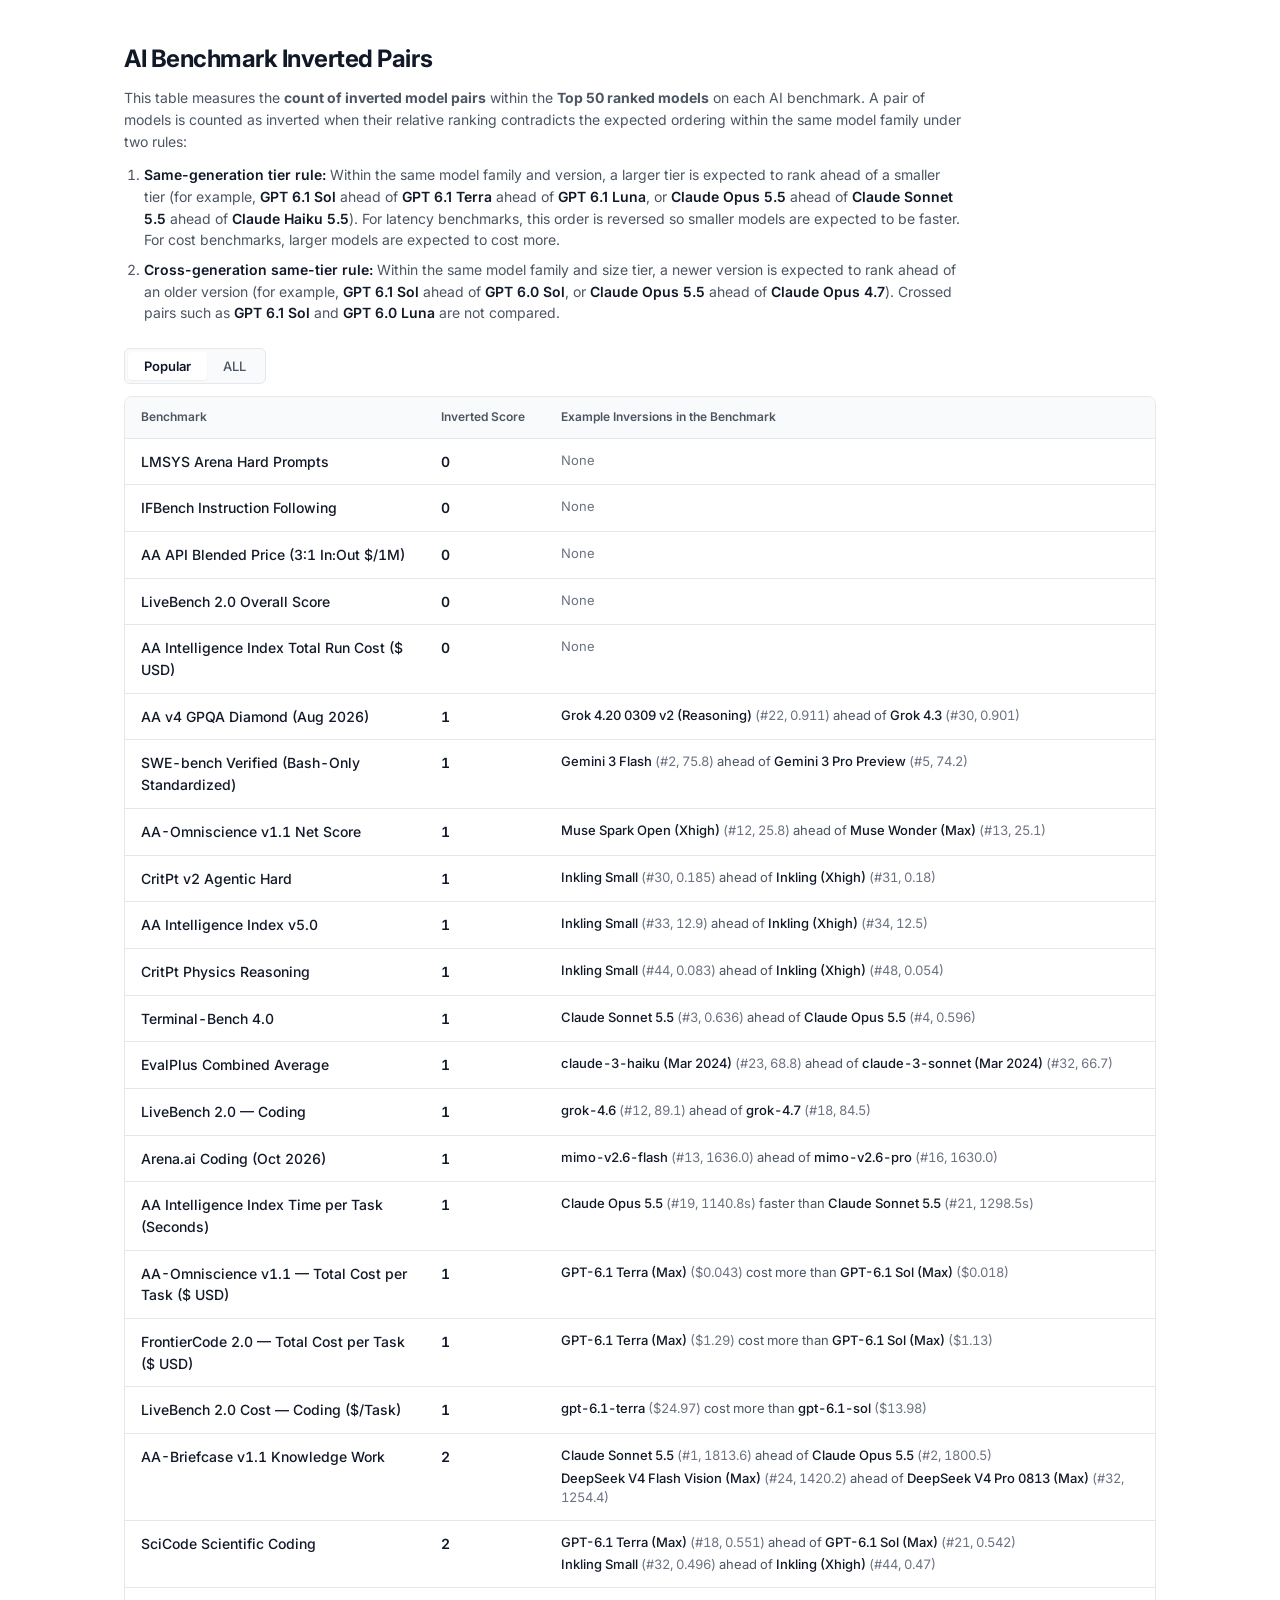
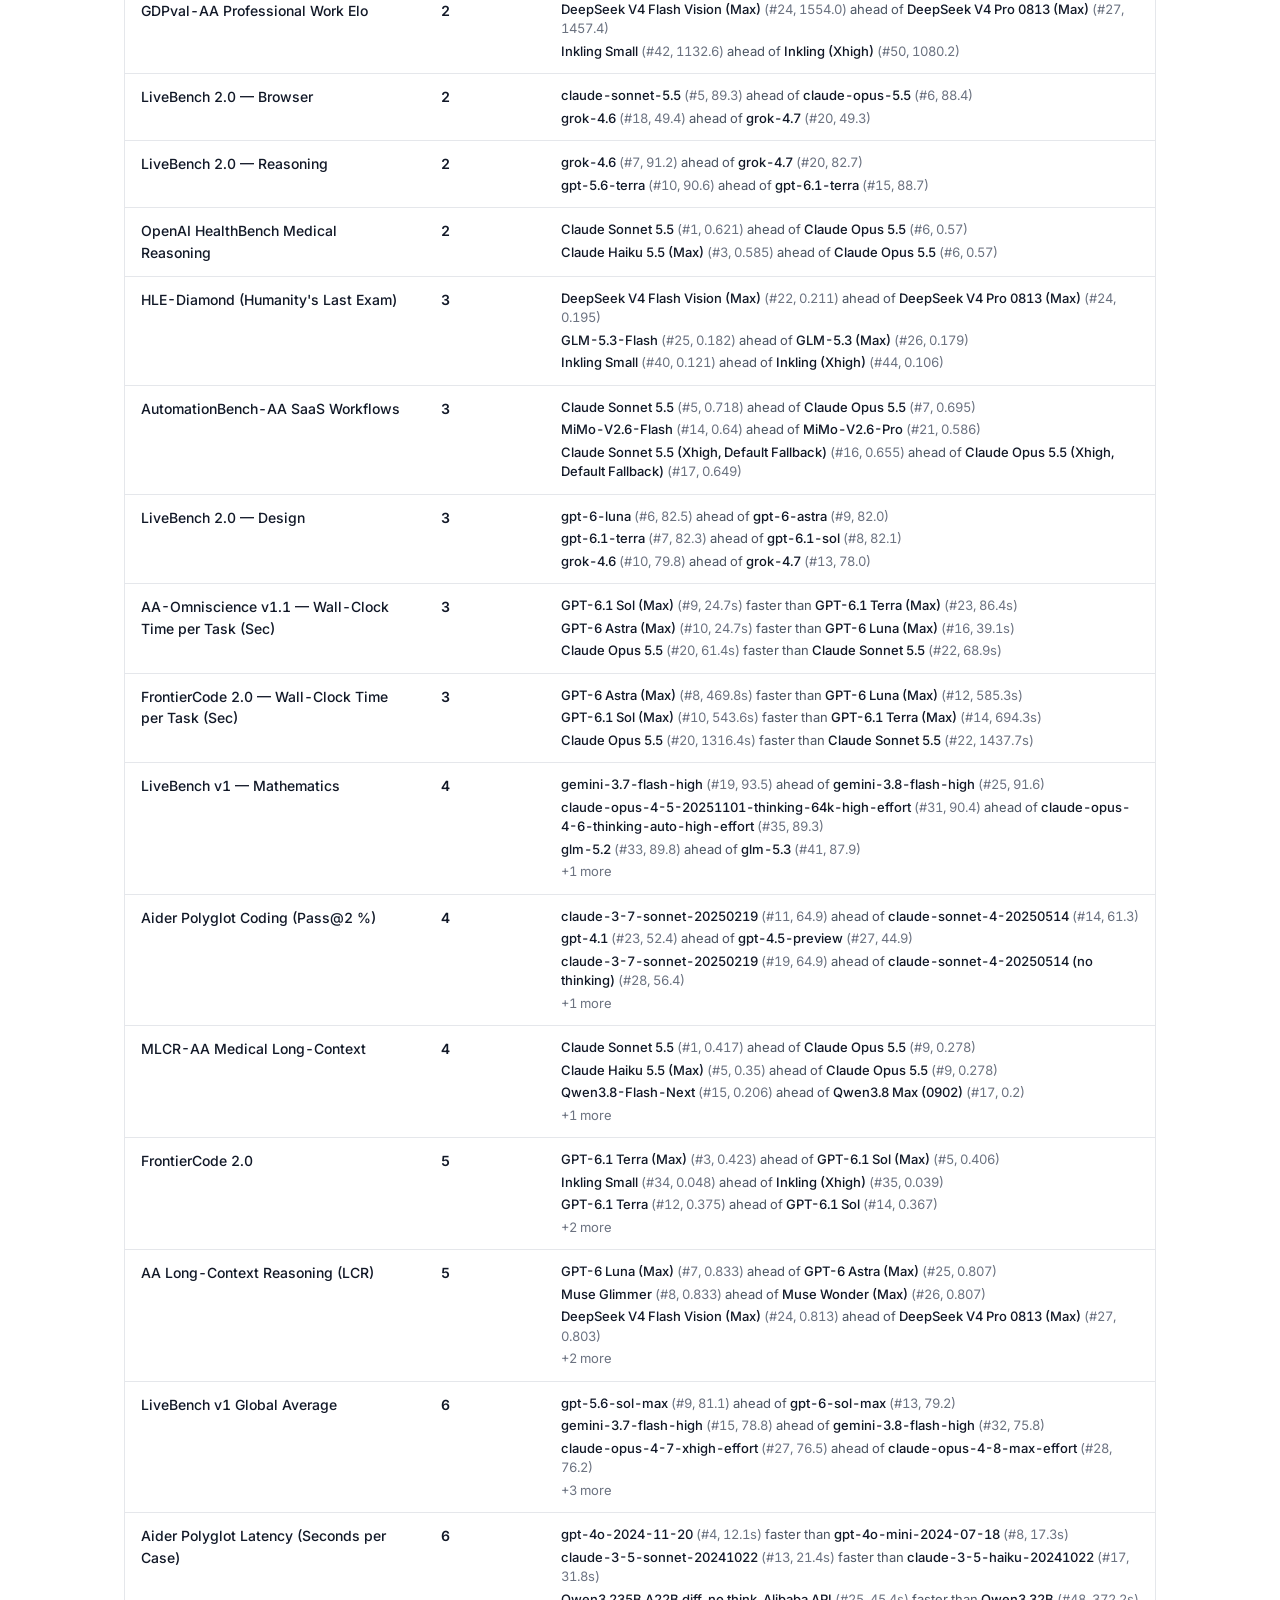
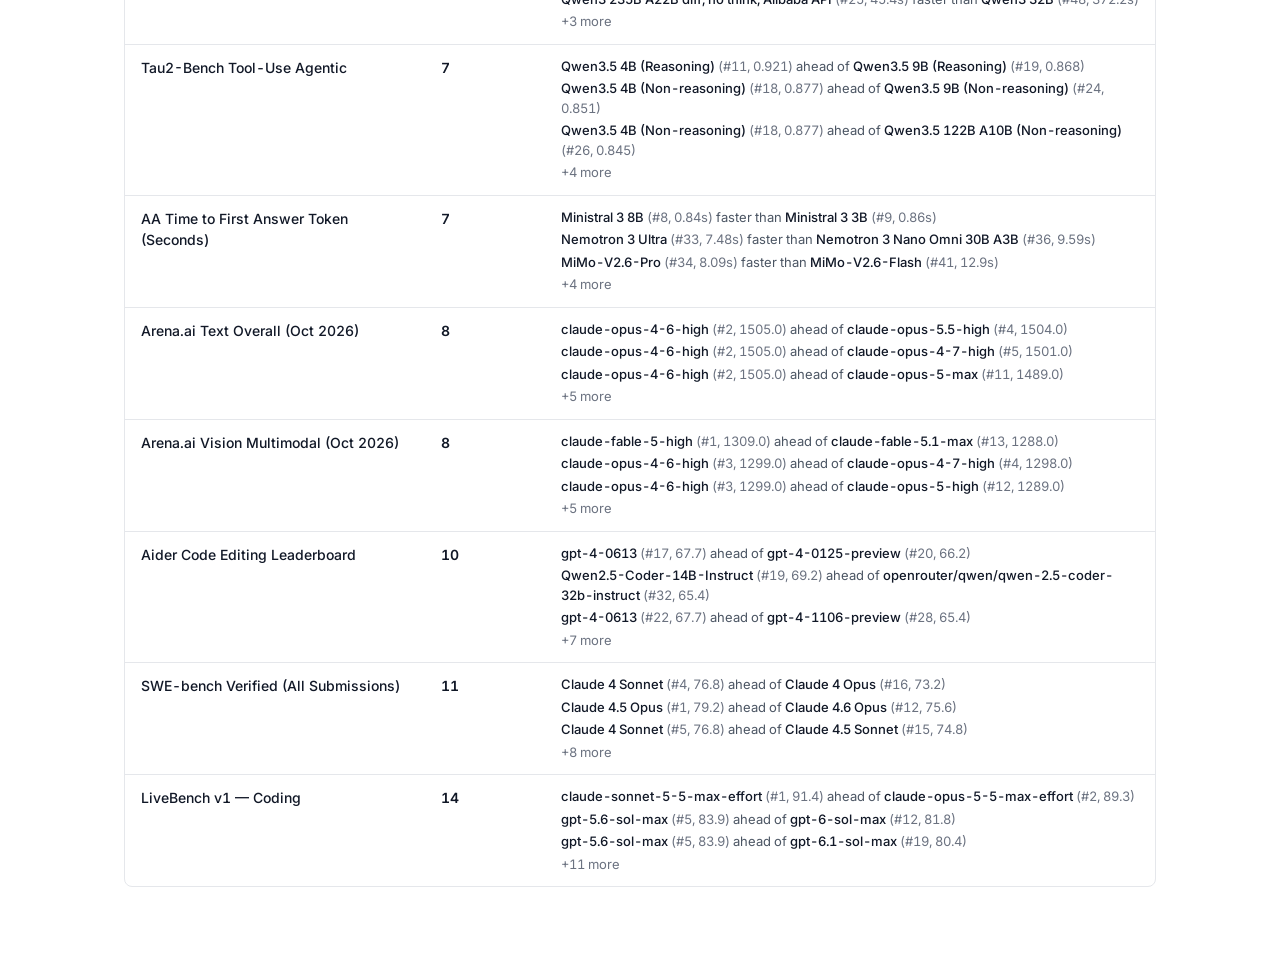
==== commit 26e848f9: "Simplify to 3-column low-to-high table with Popular and ALL views only" ====
--- a/index.html
+++ b/index.html
@@ -34,22 +34,8 @@
 
     <div class="toolbar">
       <div class="view-toggle" role="tablist" aria-label="Benchmark view">
-        <button type="button" id="btnPopular" class="toggle-btn active" data-view="popular_benchmarks">
-          Popular Benchmarks <span id="countPopular" class="count-label">(44)</span>
-        </button>
-        <button type="button" id="btnAll" class="toggle-btn" data-view="ALL">
-          All Benchmarks <span id="countAll" class="count-label">(144)</span>
-        </button>
-      </div>
-
-      <div class="toolbar-right">
-        <select id="metricFilter" aria-label="Filter by metric type">
-          <option value="all">All Metrics</option>
-          <option value="quality">Quality</option>
-          <option value="latency">Latency</option>
-          <option value="cost">Cost</option>
-        </select>
-        <input type="search" id="searchInput" placeholder="Search benchmark or model..." aria-label="Search benchmark or model" />
+        <button type="button" id="btnPopular" class="toggle-btn active" data-view="popular_benchmarks">Popular</button>
+        <button type="button" id="btnAll" class="toggle-btn" data-view="ALL">ALL</button>
       </div>
     </div>
 
@@ -57,12 +43,9 @@
       <table class="clean-table" id="benchmarksTable">
         <thead>
           <tr>
-            <th class="col-rank">#</th>
-            <th class="col-name sortable" data-sort="name">Benchmark</th>
-            <th class="col-metric">Metric</th>
-            <th class="col-num sortable active-sort" data-sort="inverted_desc">Inverted Pairs ↓</th>
-            <th class="col-num sortable" data-sort="comparable_desc">Comparable Pairs</th>
-            <th class="col-examples">Inverted Pairs in Top 50</th>
+            <th class="col-name">Benchmark</th>
+            <th class="col-score">Inverted Score</th>
+            <th class="col-examples">Example Inversions in the Benchmark</th>
           </tr>
         </thead>
         <tbody id="tableBody"></tbody>
--- a/styles.css
+++ b/styles.css
@@ -6,7 +6,6 @@
   --text-secondary: #4b5563;
   --text-muted: #6b7280;
   --border: #e5e7eb;
-  --border-strong: #d1d5db;
   --font-sans: 'Inter', -apple-system, BlinkMacSystemFont, 'Segoe UI', Roboto, sans-serif;
 }
 
@@ -26,19 +25,18 @@
 }
 
 .container {
-  max-width: 1200px;
+  max-width: 1080px;
   margin: 0 auto;
   padding: 40px 24px 72px;
 }
 
-/* Header & Rules */
 .page-header {
-  max-width: 880px;
-  margin-bottom: 28px;
+  max-width: 840px;
+  margin-bottom: 24px;
 }
 
 .page-header h1 {
-  font-size: 26px;
+  font-size: 24px;
   font-weight: 700;
   letter-spacing: -0.02em;
   color: var(--text-main);
@@ -46,9 +44,9 @@
 }
 
 .intro {
-  font-size: 15px;
+  font-size: 14px;
   color: var(--text-secondary);
-  margin-bottom: 14px;
+  margin-bottom: 12px;
 }
 
 .rules-list {
@@ -65,14 +63,8 @@
   font-weight: 600;
 }
 
-/* Toolbar */
 .toolbar {
-  display: flex;
-  align-items: center;
-  justify-content: space-between;
-  gap: 16px;
-  margin-bottom: 14px;
-  flex-wrap: wrap;
+  margin-bottom: 12px;
 }
 
 .view-toggle {
@@ -86,14 +78,13 @@
 .toggle-btn {
   background: transparent;
   border: none;
-  padding: 6px 14px;
+  padding: 6px 16px;
   font-family: var(--font-sans);
   font-size: 13px;
   font-weight: 500;
   color: var(--text-secondary);
   border-radius: 4px;
   cursor: pointer;
-  transition: background-color 0.12s ease, color 0.12s ease;
 }
 
 .toggle-btn:hover {
@@ -107,40 +98,6 @@
   box-shadow: 0 1px 2px rgba(0, 0, 0, 0.06);
 }
 
-.count-label {
-  color: var(--text-muted);
-  font-weight: 400;
-  margin-left: 2px;
-}
-
-.toolbar-right {
-  display: flex;
-  align-items: center;
-  gap: 10px;
-}
-
-.toolbar-right select,
-.toolbar-right input {
-  font-family: var(--font-sans);
-  font-size: 13px;
-  color: var(--text-main);
-  background: var(--bg);
-  border: 1px solid var(--border);
-  border-radius: 6px;
-  padding: 7px 12px;
-  outline: none;
-}
-
-.toolbar-right input {
-  width: 240px;
-}
-
-.toolbar-right select:focus,
-.toolbar-right input:focus {
-  border-color: #9ca3af;
-}
-
-/* Table */
 .table-wrapper {
   border: 1px solid var(--border);
   border-radius: 8px;
@@ -163,33 +120,14 @@
   padding: 11px 16px;
   border-bottom: 1px solid var(--border);
   white-space: nowrap;
-  user-select: none;
 }
 
-.clean-table thead th.sortable {
-  cursor: pointer;
+.clean-table tbody tr {
+  border-bottom: 1px solid var(--border);
 }
 
-.clean-table thead th.sortable:hover {
-  color: var(--text-main);
-}
-
-.clean-table thead th.active-sort {
-  color: var(--text-main);
-}
-
-.clean-table tbody tr.bench-row {
-  border-bottom: 1px solid var(--border);
-  cursor: pointer;
-  transition: background-color 0.1s ease;
-}
-
-.clean-table tbody tr.bench-row:last-child {
+.clean-table tbody tr:last-child {
   border-bottom: none;
-}
-
-.clean-table tbody tr.bench-row:hover {
-  background: var(--bg-hover);
 }
 
 .clean-table td {
@@ -197,56 +135,17 @@
   vertical-align: top;
 }
 
-.col-rank {
-  width: 48px;
-  color: var(--text-muted);
-  text-align: right;
-  padding-right: 12px !important;
-}
-
 .col-name {
-  width: 280px;
-}
-
-.bench-title {
-  font-weight: 600;
-  color: var(--text-main);
-  font-size: 14px;
-}
-
-.bench-suite {
-  font-size: 12px;
-  color: var(--text-muted);
-  margin-top: 2px;
-}
-
-.col-metric {
-  width: 90px;
-  color: var(--text-secondary);
-  font-size: 13px;
-  white-space: nowrap;
-}
-
-.col-num {
-  width: 130px;
-  text-align: right;
-  white-space: nowrap;
-}
-
-.num-inverted {
-  font-size: 15px;
-  font-weight: 600;
+  width: 300px;
+  font-weight: 500;
   color: var(--text-main);
 }
 
-.num-inverted.zero {
-  color: var(--text-muted);
-  font-weight: 400;
-}
-
-.num-comparable {
-  font-size: 14px;
-  color: var(--text-secondary);
+.col-score {
+  width: 120px;
+  font-weight: 600;
+  color: var(--text-main);
+  white-space: nowrap;
 }
 
 .col-examples {
@@ -259,7 +158,7 @@
   list-style: none;
   display: flex;
   flex-direction: column;
-  gap: 4px;
+  gap: 3px;
 }
 
 .pair-item strong {
@@ -269,16 +168,6 @@
 
 .pair-meta {
   color: var(--text-muted);
-  font-size: 12px;
-}
-
-.more-toggle {
-  display: inline-block;
-  margin-top: 4px;
-  font-size: 12px;
-  color: var(--text-muted);
-  text-decoration: underline;
-  text-underline-offset: 2px;
 }
 
 .none-label {
@@ -289,7 +178,4 @@
   .container {
     padding: 24px 16px 48px;
   }
-  .toolbar-right input {
-    width: 180px;
-  }
 }
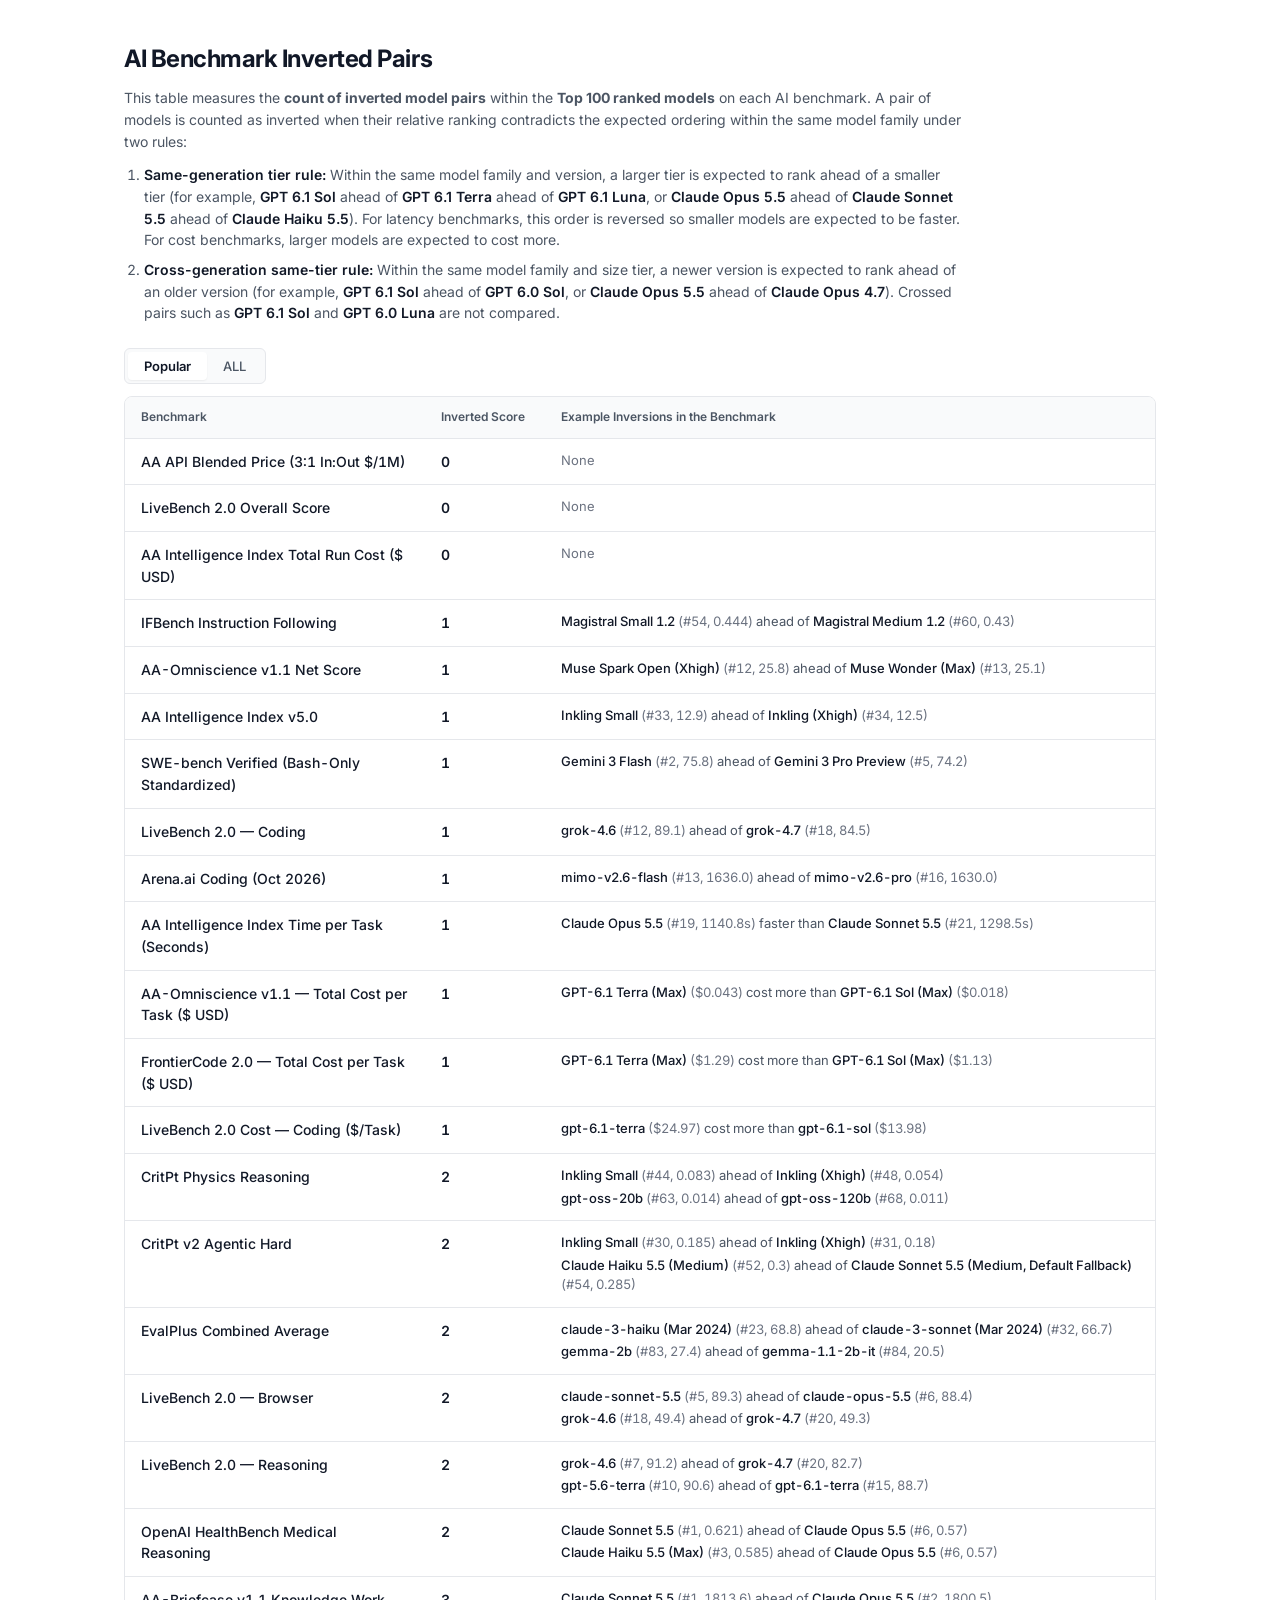
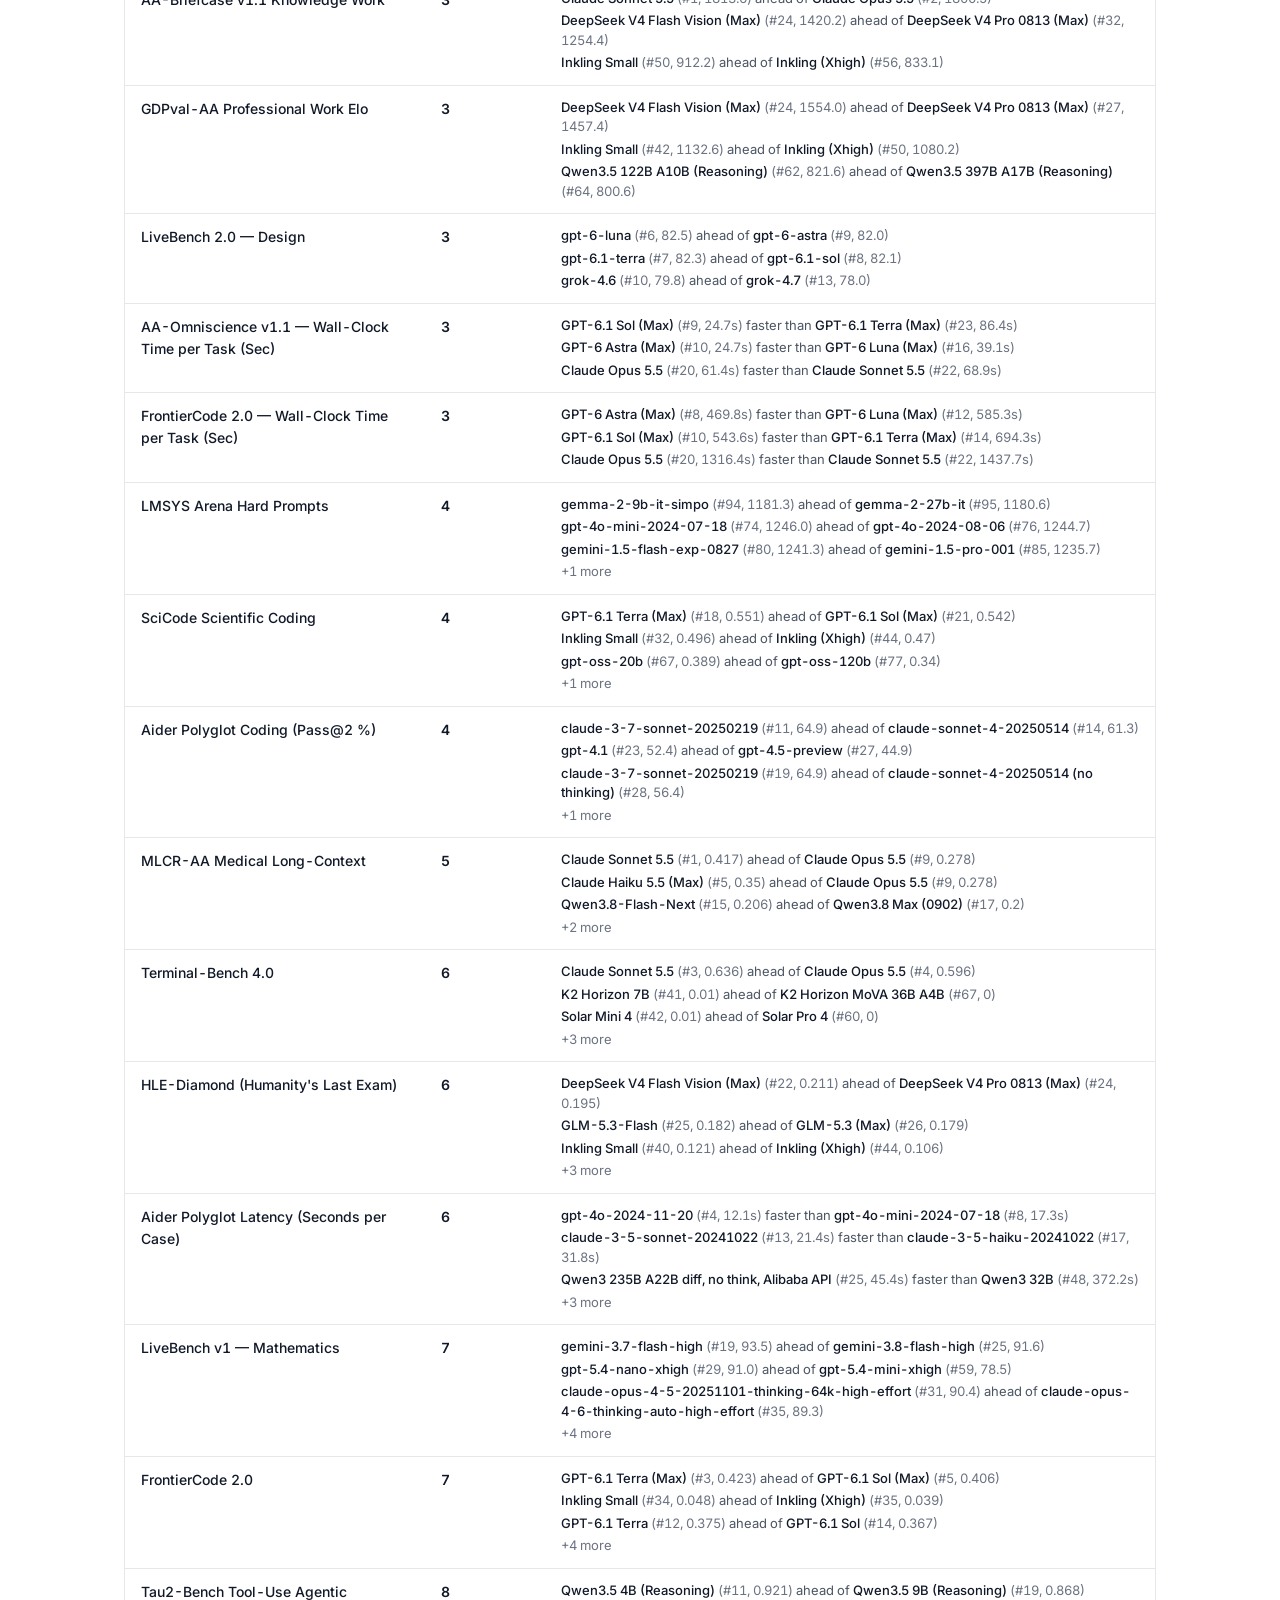
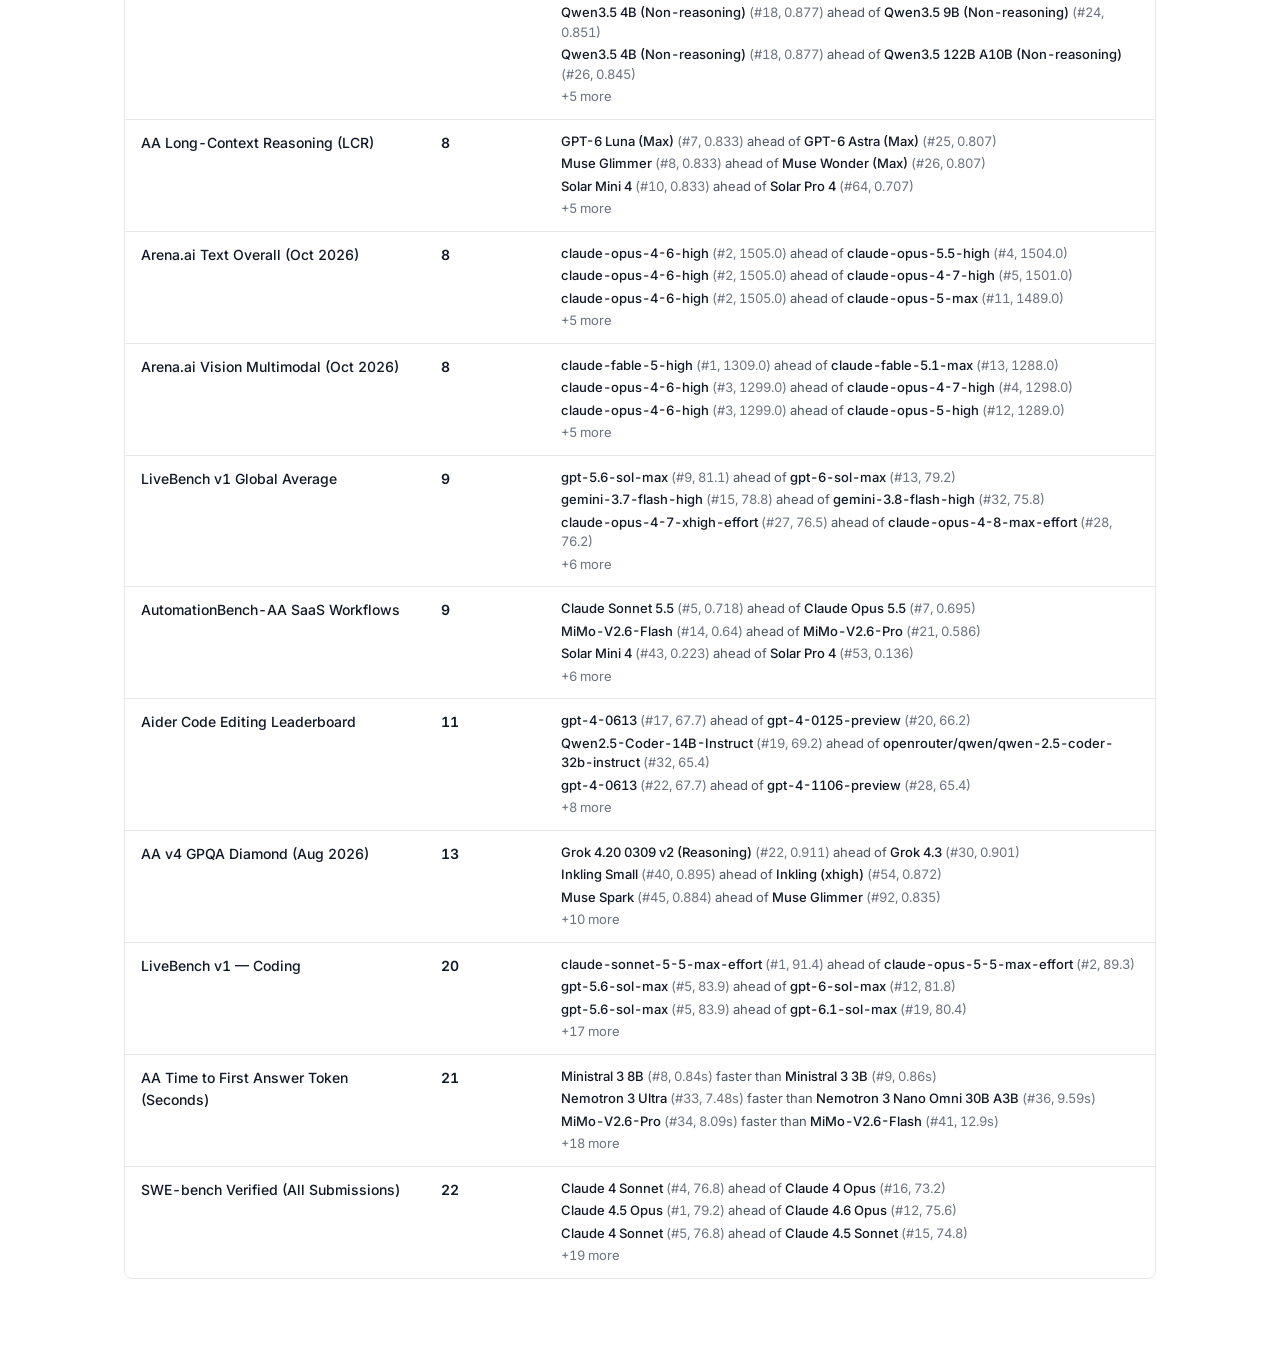
==== commit 521a7614: "Evaluate Top 100 models per benchmark" ====
--- a/index.html
+++ b/index.html
@@ -4,7 +4,7 @@
   <meta charset="UTF-8" />
   <meta name="viewport" content="width=device-width, initial-scale=1.0" />
   <title>AI Benchmark Inverted Pairs</title>
-  <meta name="description" content="Measuring the count of inverted intra-family model pairs within the Top 50 ranked models across AI benchmarks." />
+  <meta name="description" content="Measuring the count of inverted intra-family model pairs within the Top 100 ranked models across AI benchmarks." />
   <link rel="preconnect" href="https://fonts.googleapis.com">
   <link rel="preconnect" href="https://fonts.gstatic.com" crossorigin>
   <link href="https://fonts.googleapis.com/css2?family=Inter:wght@400;500;600;700&display=swap" rel="stylesheet">
@@ -15,7 +15,7 @@
     <header class="page-header">
       <h1>AI Benchmark Inverted Pairs</h1>
       <p class="intro">
-        This table measures the <strong>count of inverted model pairs</strong> within the <strong>Top 50 ranked models</strong> on each AI benchmark.
+        This table measures the <strong>count of inverted model pairs</strong> within the <strong>Top 100 ranked models</strong> on each AI benchmark.
         A pair of models is counted as inverted when their relative ranking contradicts the expected ordering within the same model family under two rules:
       </p>
       <ol class="rules-list">
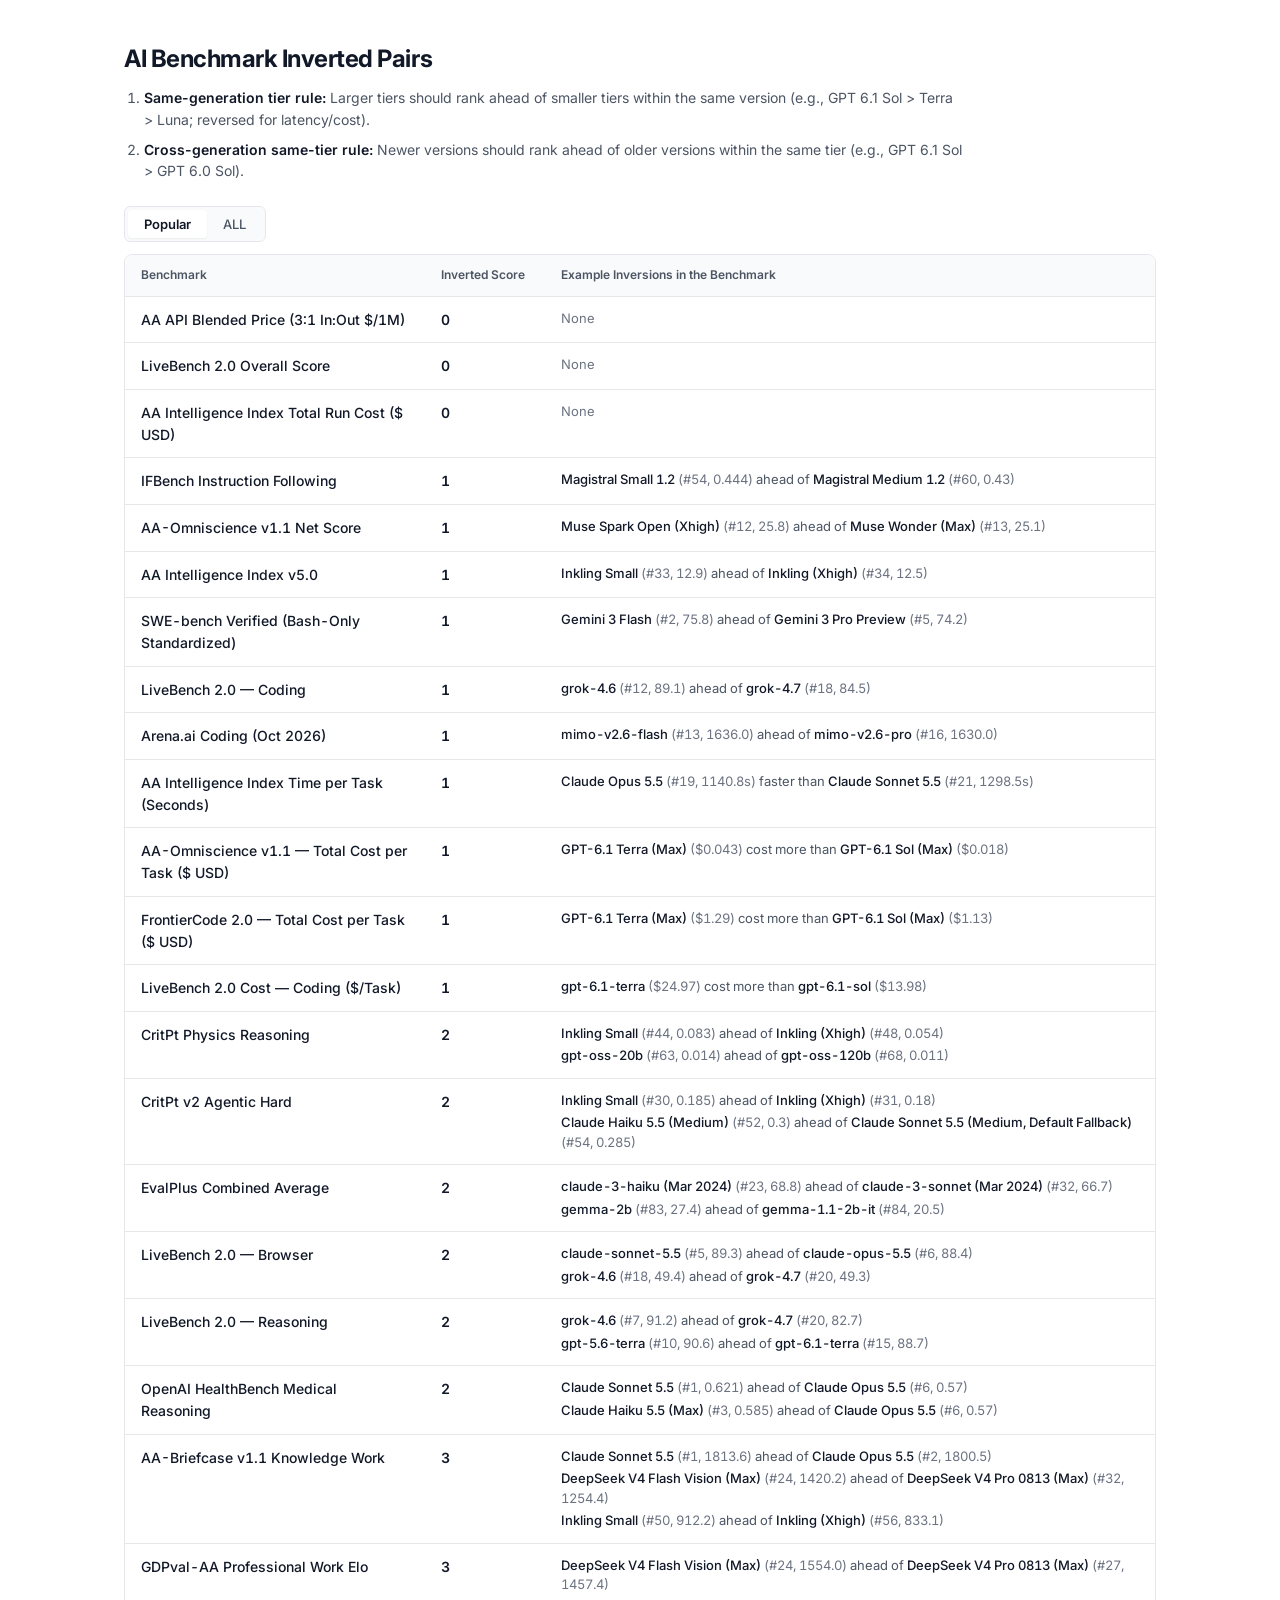
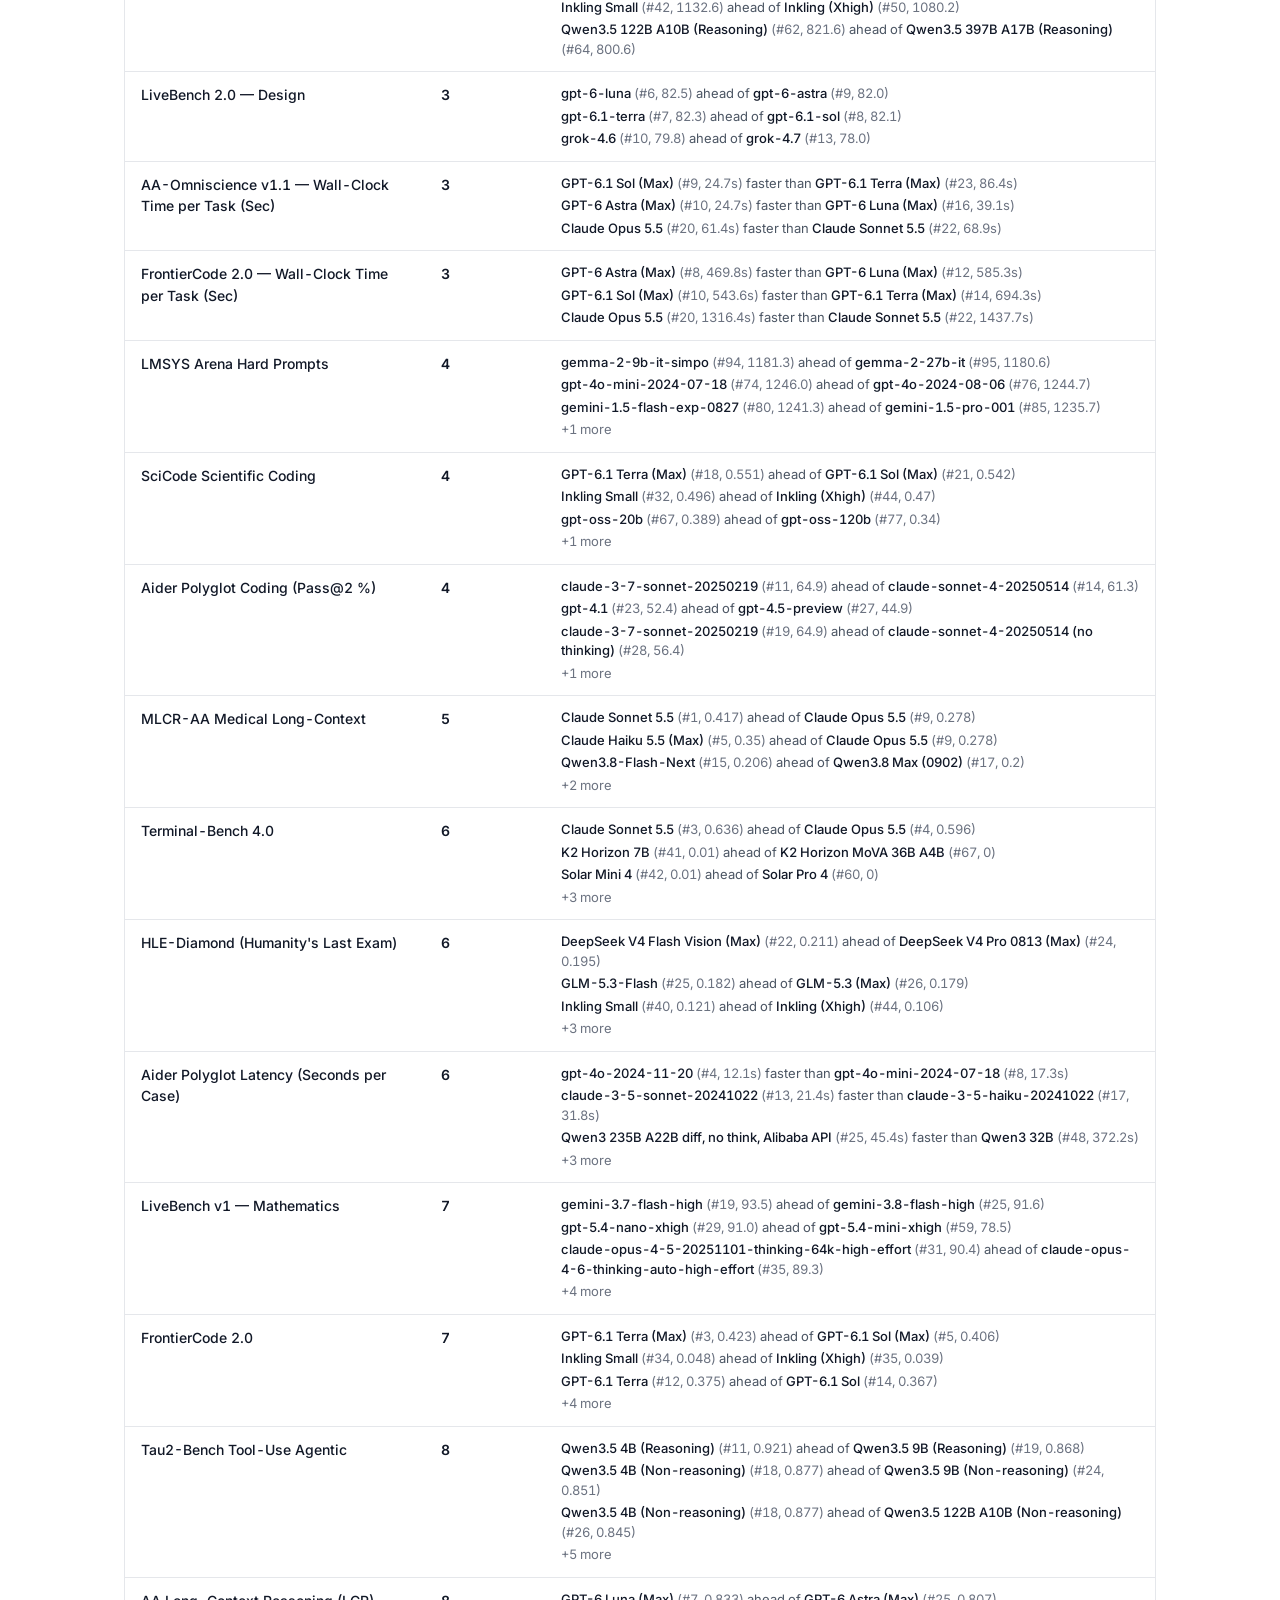
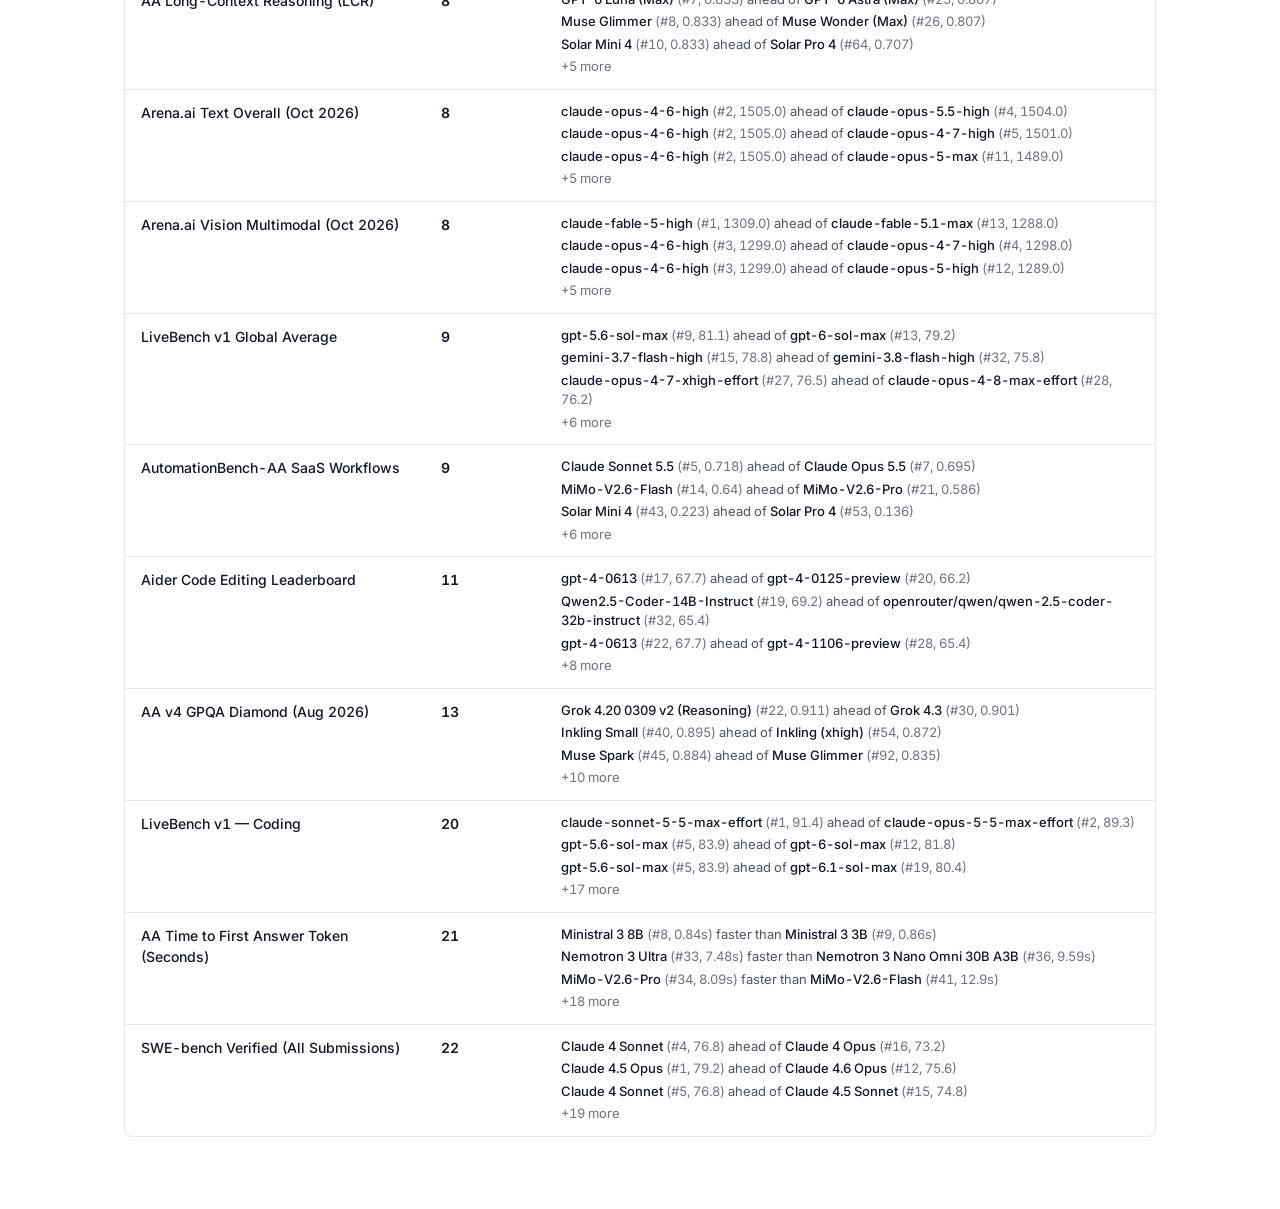
==== commit 0f299ffe: "Streamline header: remove intro paragraph and condense rules to 1 line each" ====
--- a/index.html
+++ b/index.html
@@ -14,21 +14,9 @@
   <main class="container">
     <header class="page-header">
       <h1>AI Benchmark Inverted Pairs</h1>
-      <p class="intro">
-        This table measures the <strong>count of inverted model pairs</strong> within the <strong>Top 100 ranked models</strong> on each AI benchmark.
-        A pair of models is counted as inverted when their relative ranking contradicts the expected ordering within the same model family under two rules:
-      </p>
       <ol class="rules-list">
-        <li>
-          <strong>Same-generation tier rule:</strong> Within the same model family and version, a larger tier is expected to rank ahead of a smaller tier
-          (for example, <strong>GPT 6.1 Sol</strong> ahead of <strong>GPT 6.1 Terra</strong> ahead of <strong>GPT 6.1 Luna</strong>, or <strong>Claude Opus 5.5</strong> ahead of <strong>Claude Sonnet 5.5</strong> ahead of <strong>Claude Haiku 5.5</strong>).
-          For latency benchmarks, this order is reversed so smaller models are expected to be faster. For cost benchmarks, larger models are expected to cost more.
-        </li>
-        <li>
-          <strong>Cross-generation same-tier rule:</strong> Within the same model family and size tier, a newer version is expected to rank ahead of an older version
-          (for example, <strong>GPT 6.1 Sol</strong> ahead of <strong>GPT 6.0 Sol</strong>, or <strong>Claude Opus 5.5</strong> ahead of <strong>Claude Opus 4.7</strong>).
-          Crossed pairs such as <strong>GPT 6.1 Sol</strong> and <strong>GPT 6.0 Luna</strong> are not compared.
-        </li>
+        <li><strong>Same-generation tier rule:</strong> Larger tiers should rank ahead of smaller tiers within the same version (e.g., GPT 6.1 Sol &gt; Terra &gt; Luna; reversed for latency/cost).</li>
+        <li><strong>Cross-generation same-tier rule:</strong> Newer versions should rank ahead of older versions within the same tier (e.g., GPT 6.1 Sol &gt; GPT 6.0 Sol).</li>
       </ol>
     </header>
 
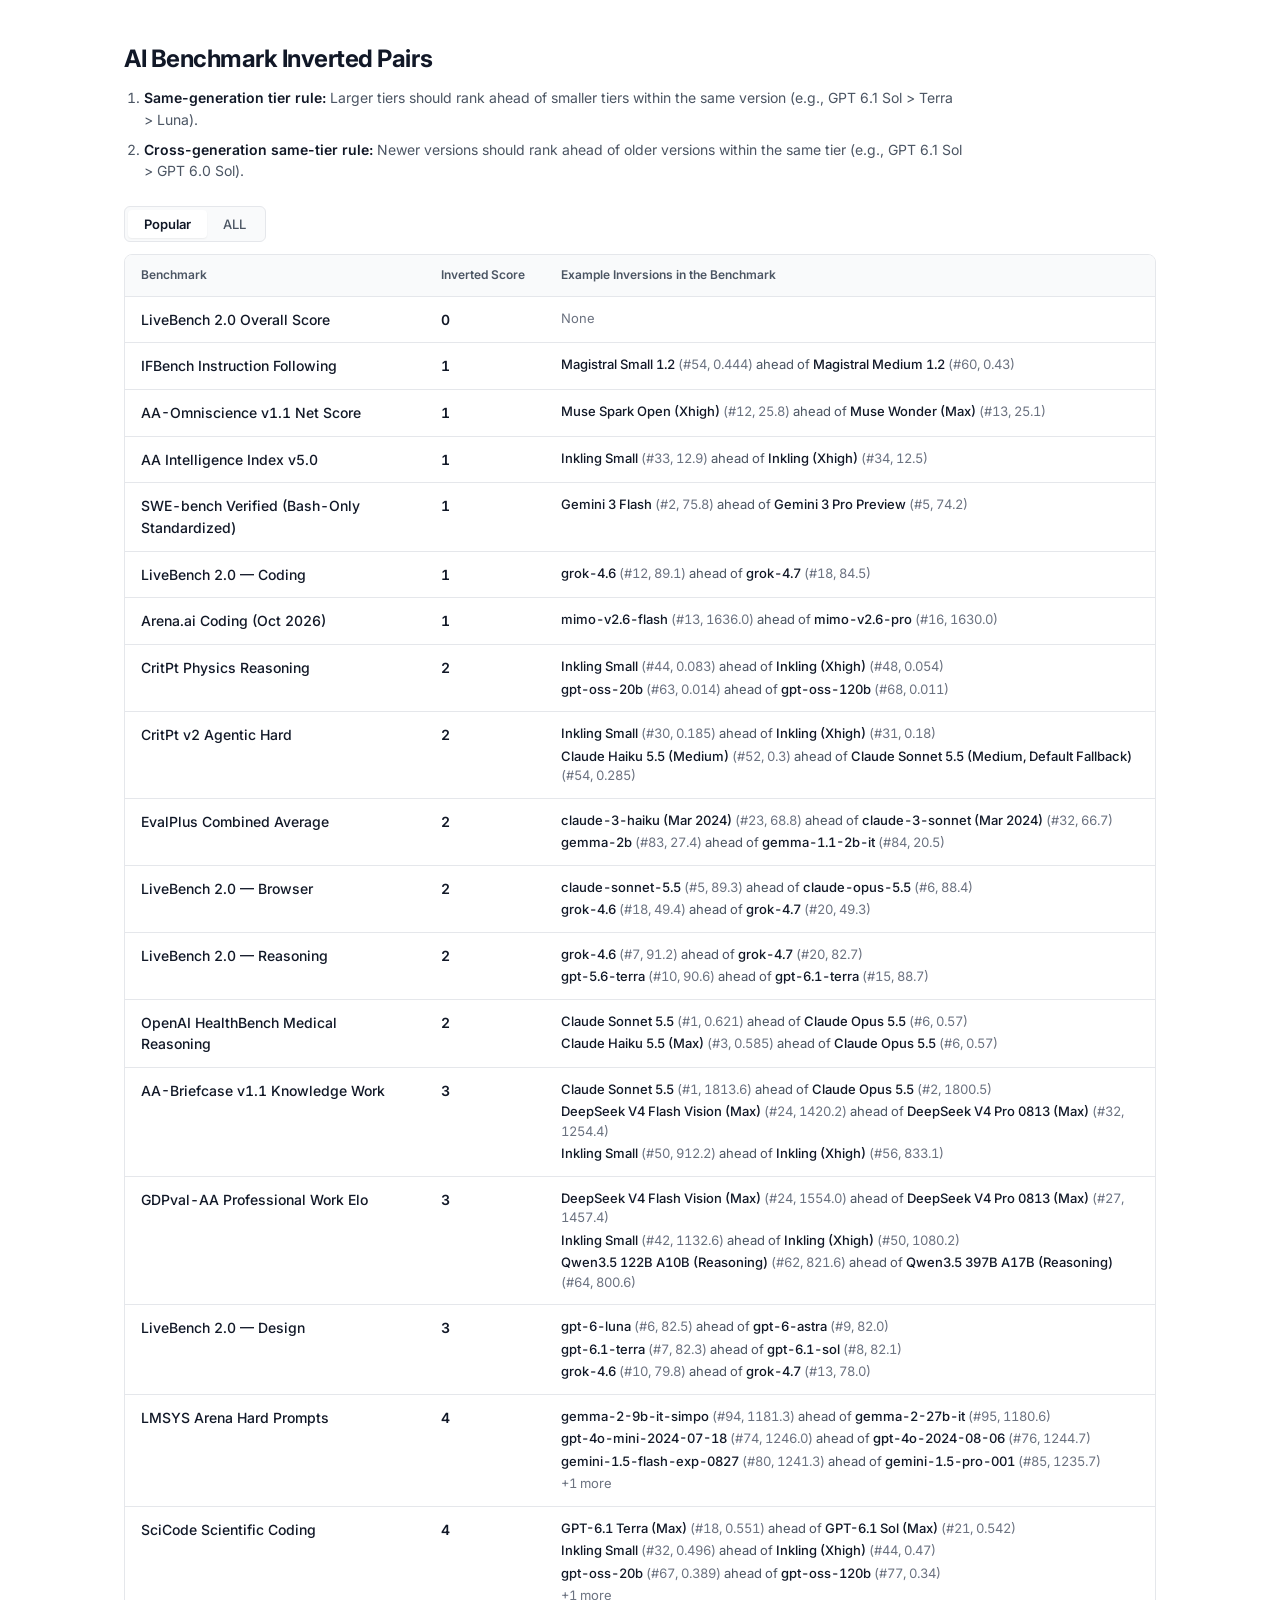
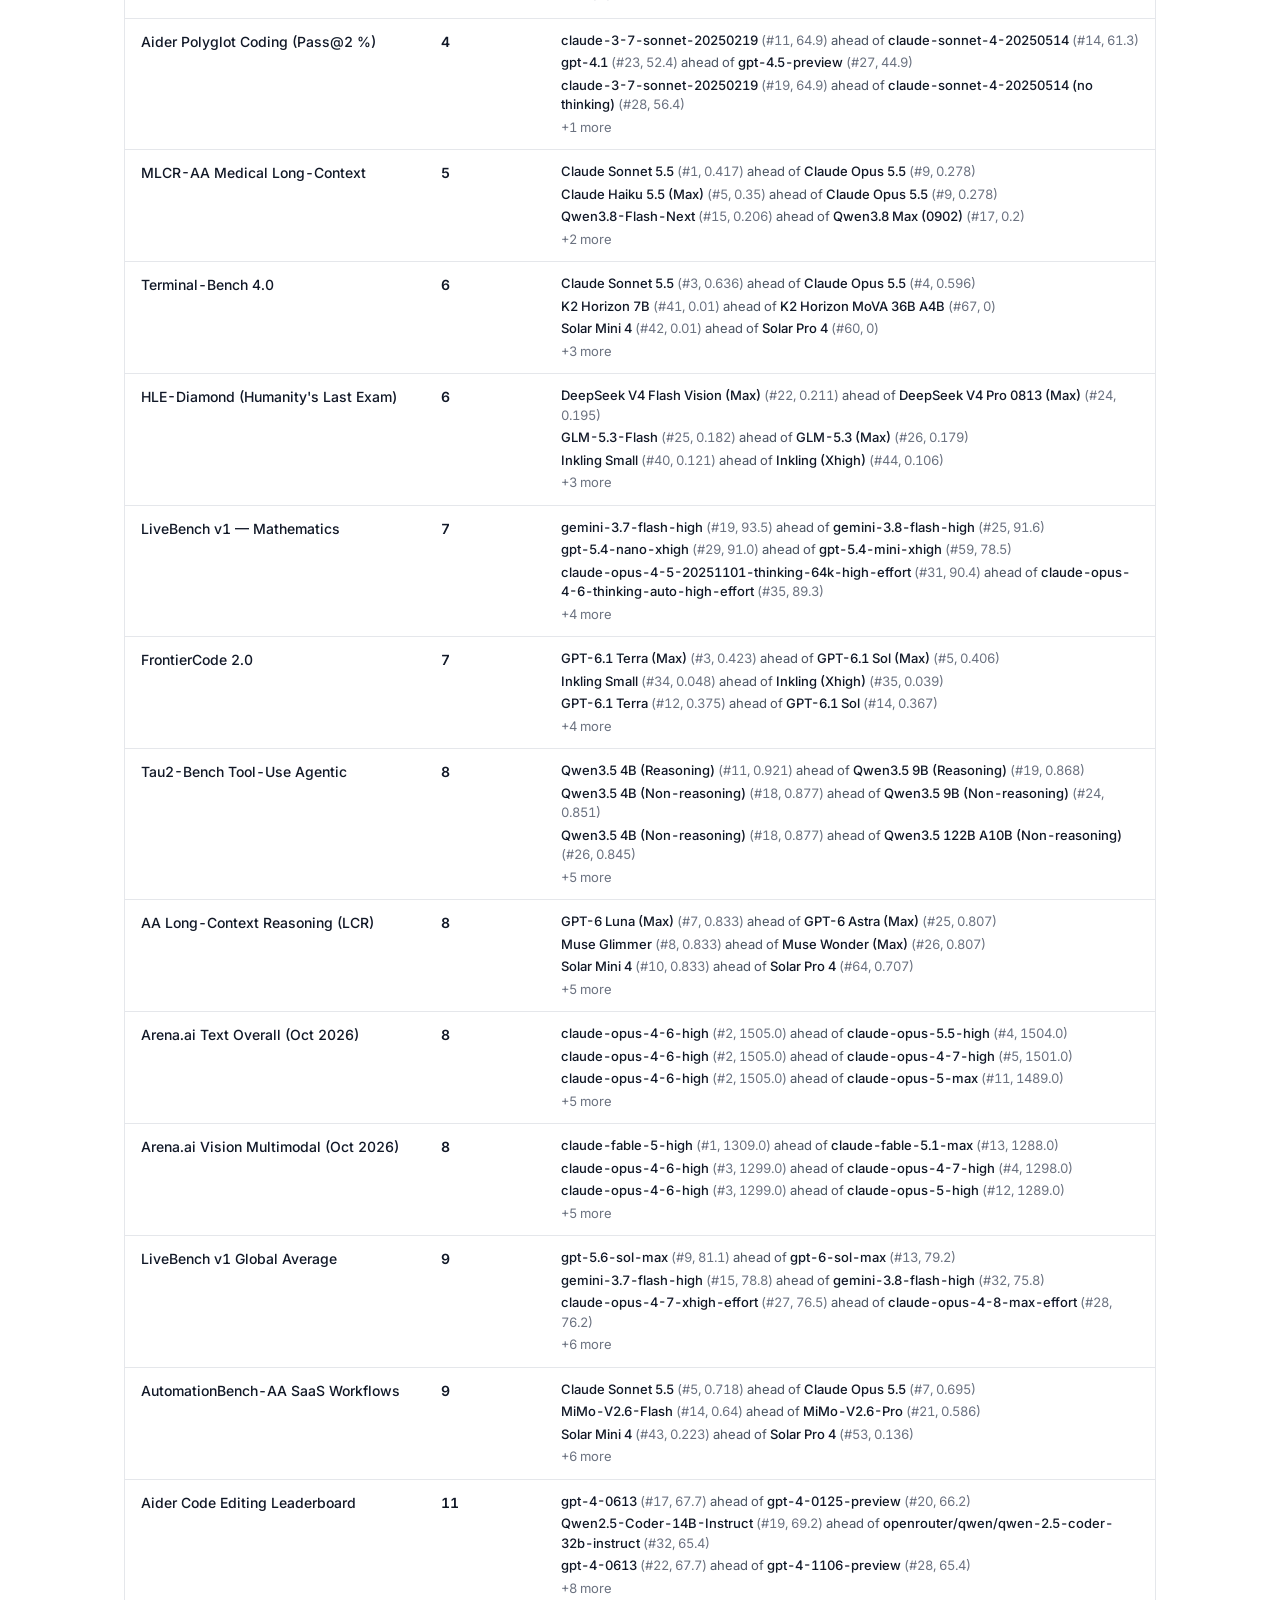
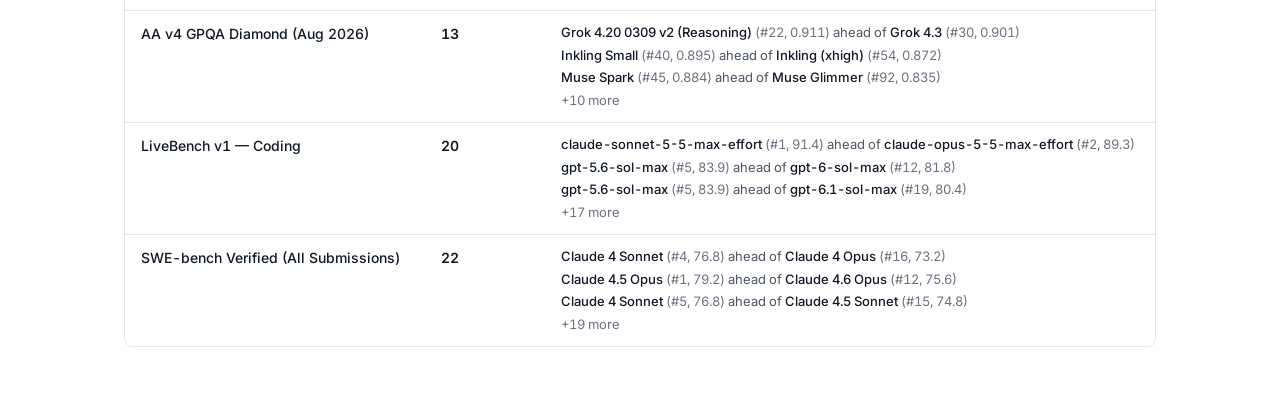
==== commit b31ce352: "Filter benchmarks to quality-only across all views; remove cost and latency" ====
--- a/index.html
+++ b/index.html
@@ -15,7 +15,7 @@
     <header class="page-header">
       <h1>AI Benchmark Inverted Pairs</h1>
       <ol class="rules-list">
-        <li><strong>Same-generation tier rule:</strong> Larger tiers should rank ahead of smaller tiers within the same version (e.g., GPT 6.1 Sol &gt; Terra &gt; Luna; reversed for latency/cost).</li>
+        <li><strong>Same-generation tier rule:</strong> Larger tiers should rank ahead of smaller tiers within the same version (e.g., GPT 6.1 Sol &gt; Terra &gt; Luna).</li>
         <li><strong>Cross-generation same-tier rule:</strong> Newer versions should rank ahead of older versions within the same tier (e.g., GPT 6.1 Sol &gt; GPT 6.0 Sol).</li>
       </ol>
     </header>
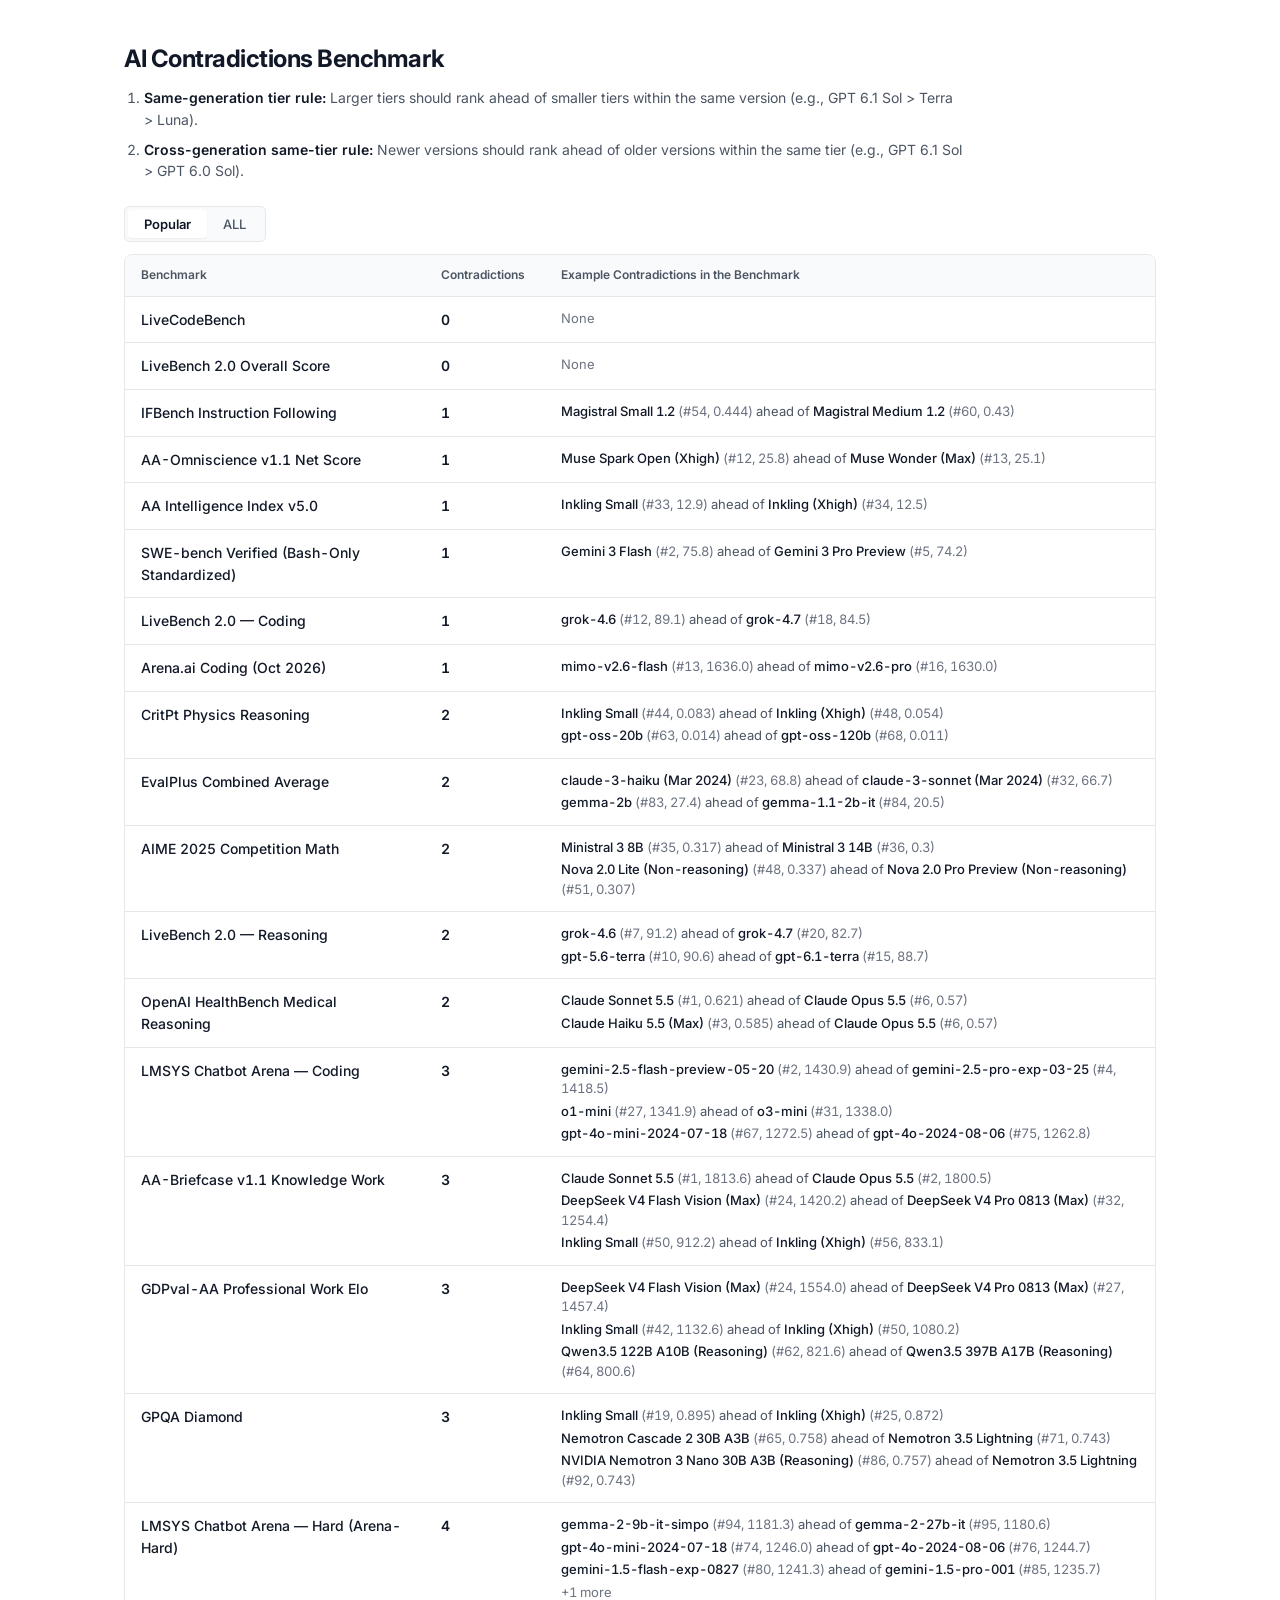
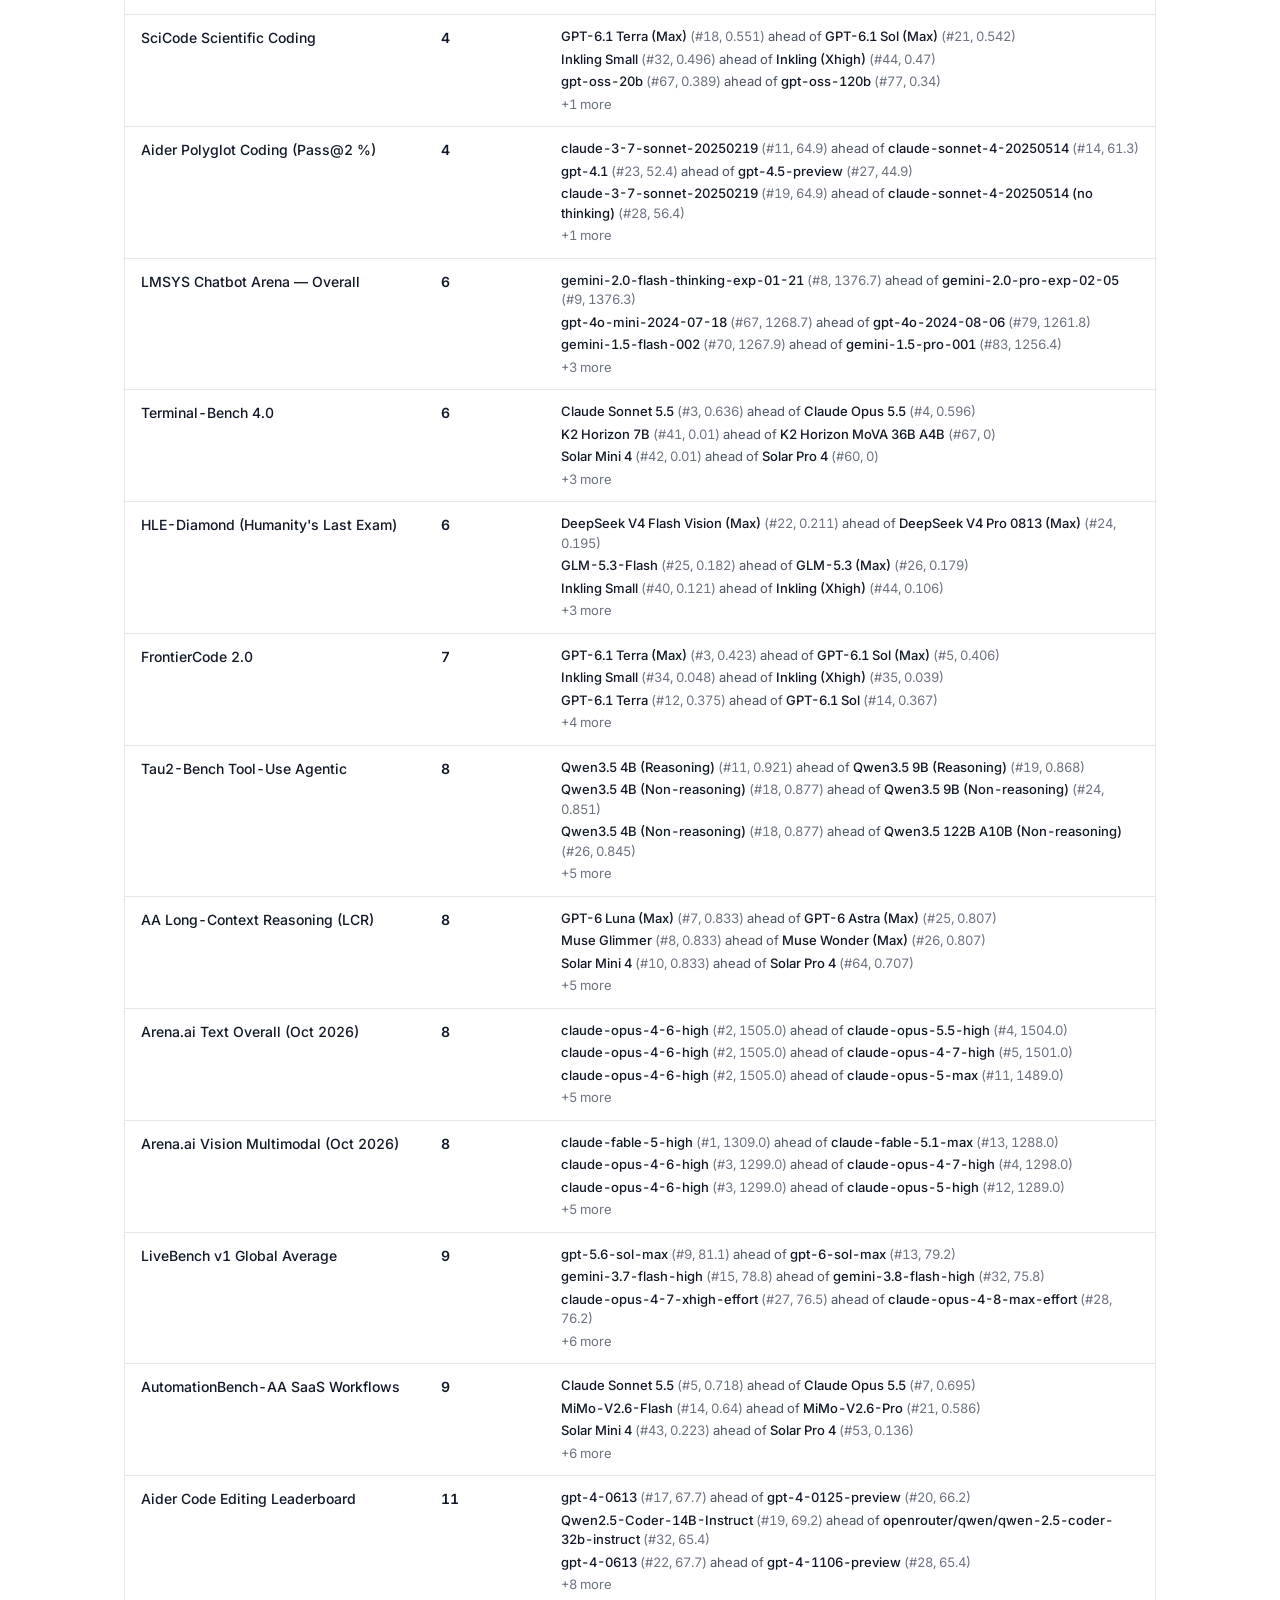
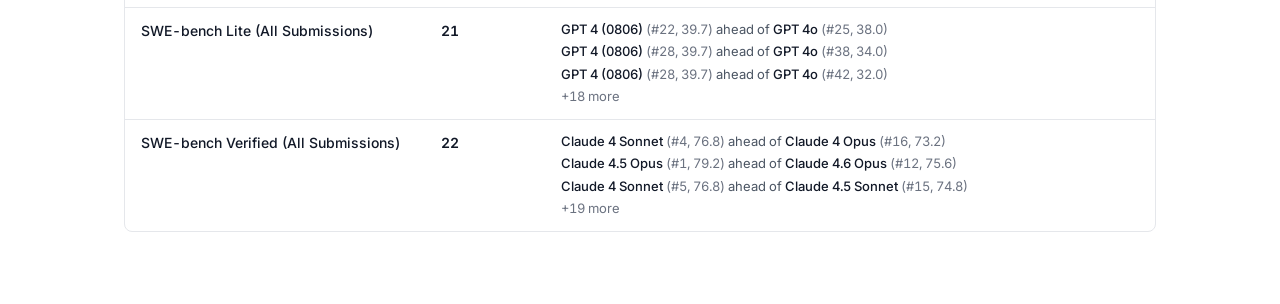
==== commit 38823f44: "Rename to AI Contradictions Benchmark and standardize terminology to Contradictions" ====
--- a/index.html
+++ b/index.html
@@ -3,8 +3,8 @@
 <head>
   <meta charset="UTF-8" />
   <meta name="viewport" content="width=device-width, initial-scale=1.0" />
-  <title>AI Benchmark Inverted Pairs</title>
-  <meta name="description" content="Measuring the count of inverted intra-family model pairs within the Top 100 ranked models across AI benchmarks." />
+  <title>AI Contradictions Benchmark</title>
+  <meta name="description" content="Measuring the count of contradicted intra-family model pairs within the Top 100 ranked models across AI benchmarks." />
   <link rel="preconnect" href="https://fonts.googleapis.com">
   <link rel="preconnect" href="https://fonts.gstatic.com" crossorigin>
   <link href="https://fonts.googleapis.com/css2?family=Inter:wght@400;500;600;700&display=swap" rel="stylesheet">
@@ -13,7 +13,7 @@
 <body>
   <main class="container">
     <header class="page-header">
-      <h1>AI Benchmark Inverted Pairs</h1>
+      <h1>AI Contradictions Benchmark</h1>
       <ol class="rules-list">
         <li><strong>Same-generation tier rule:</strong> Larger tiers should rank ahead of smaller tiers within the same version (e.g., GPT 6.1 Sol &gt; Terra &gt; Luna).</li>
         <li><strong>Cross-generation same-tier rule:</strong> Newer versions should rank ahead of older versions within the same tier (e.g., GPT 6.1 Sol &gt; GPT 6.0 Sol).</li>
@@ -32,8 +32,8 @@
         <thead>
           <tr>
             <th class="col-name">Benchmark</th>
-            <th class="col-score">Inverted Score</th>
-            <th class="col-examples">Example Inversions in the Benchmark</th>
+            <th class="col-score">Contradictions</th>
+            <th class="col-examples">Example Contradictions in the Benchmark</th>
           </tr>
         </thead>
         <tbody id="tableBody"></tbody>
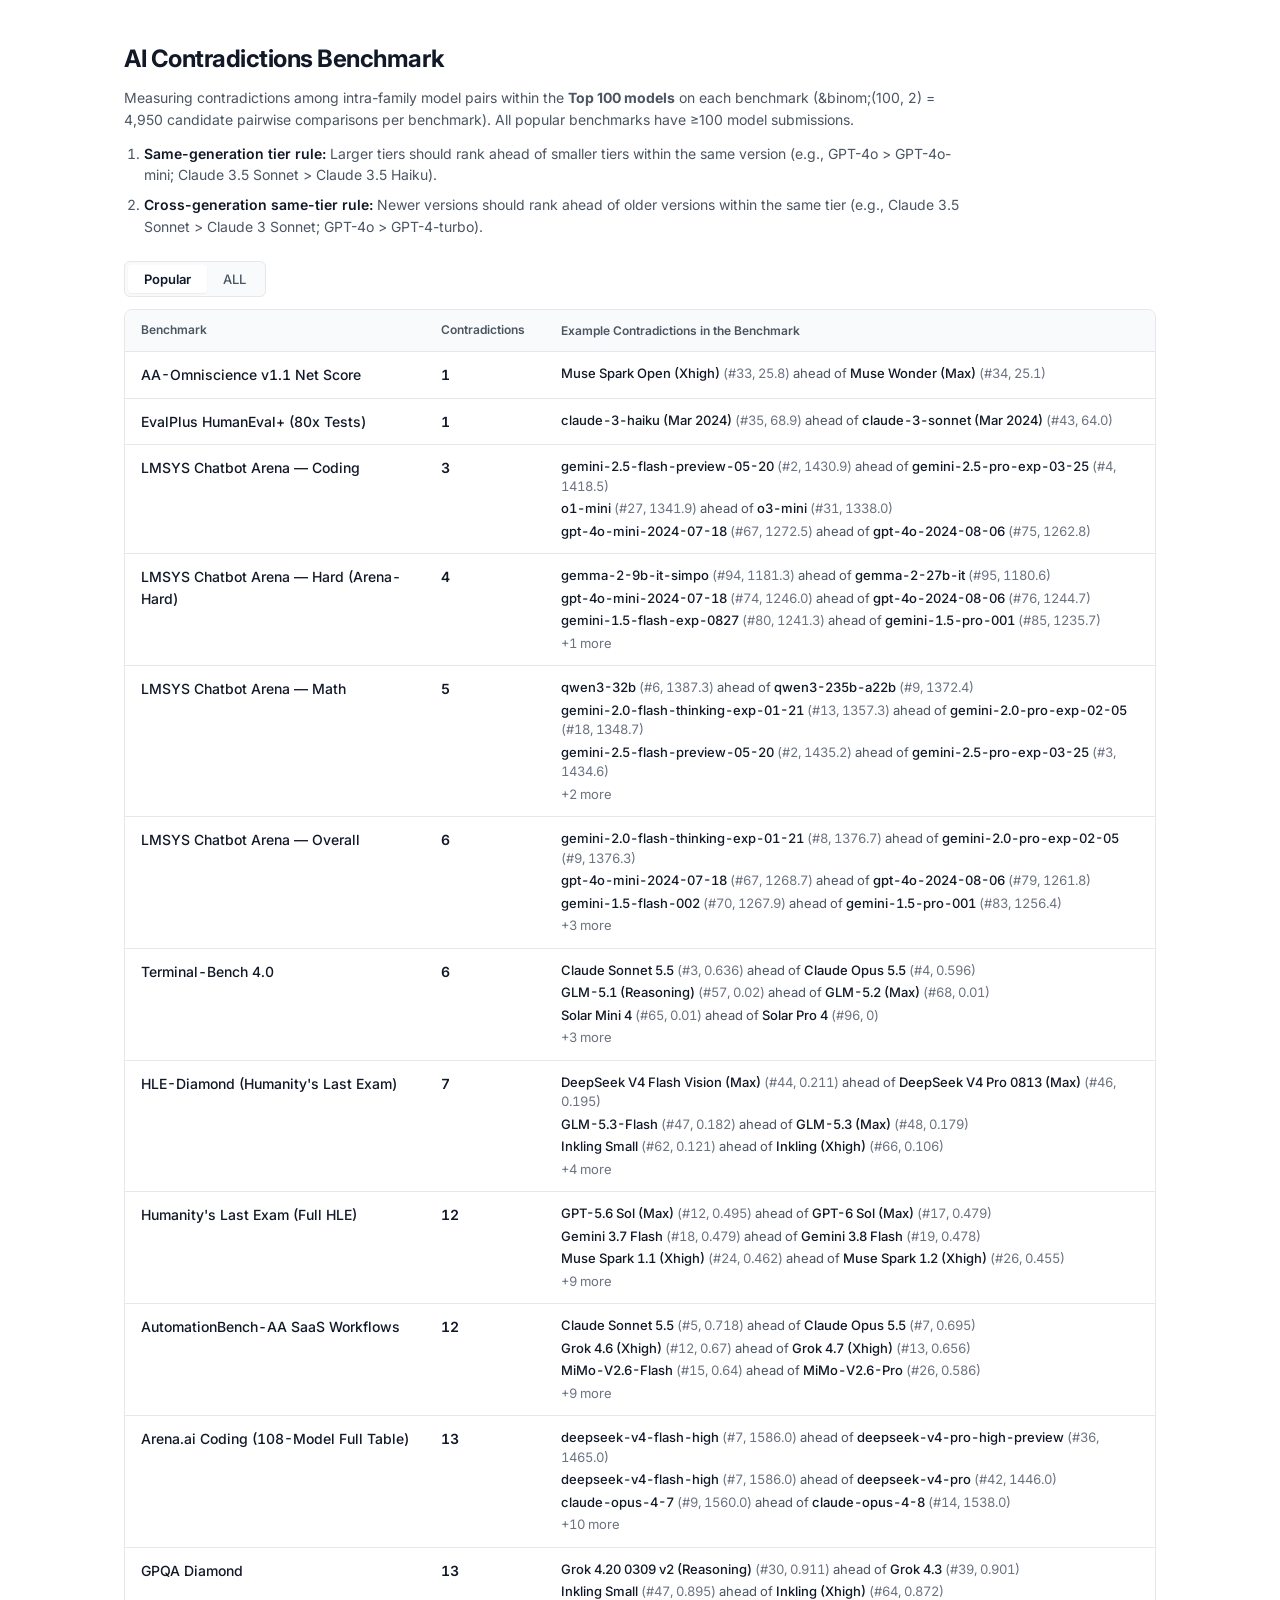
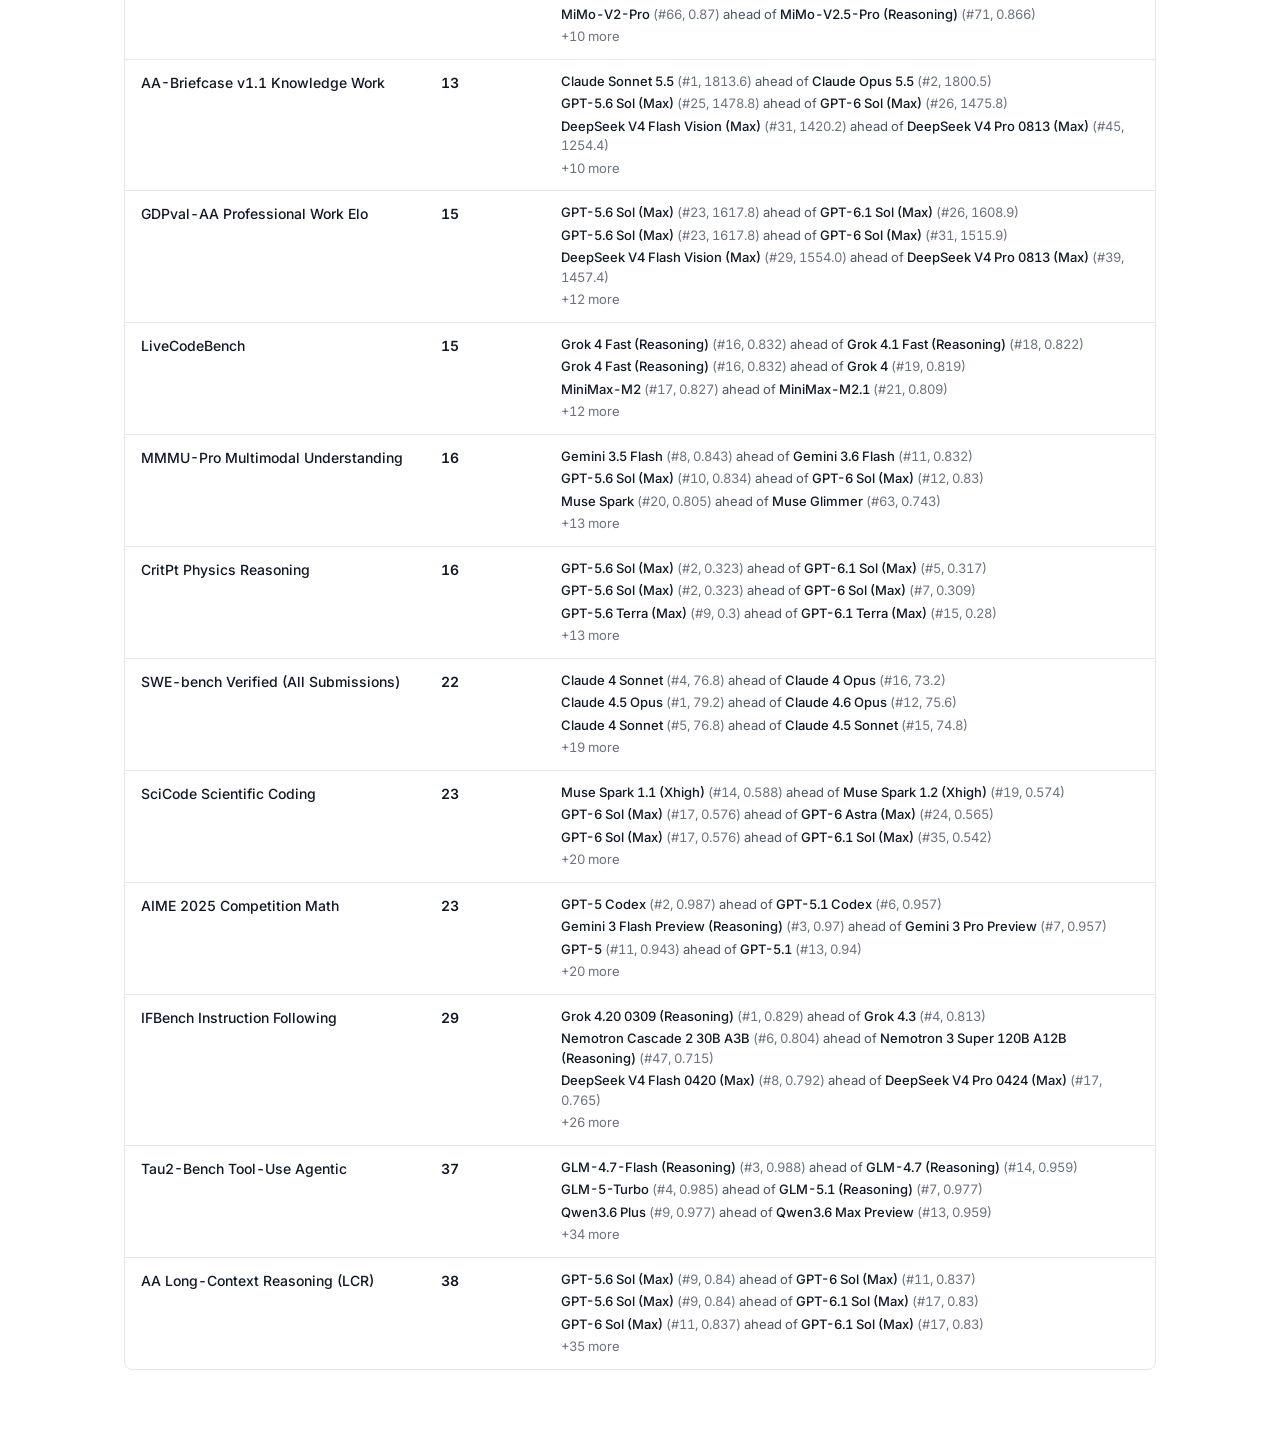
==== commit 1b0e58ab: "Ensure all popular benchmarks have >=100 models and evaluate Top 100 models" ====
--- a/index.html
+++ b/index.html
@@ -14,9 +14,10 @@
   <main class="container">
     <header class="page-header">
       <h1>AI Contradictions Benchmark</h1>
+      <p class="intro">Measuring contradictions among intra-family model pairs within the <strong>Top 100 models</strong> on each benchmark (&binom;(100, 2) = 4,950 candidate pairwise comparisons per benchmark). All popular benchmarks have &ge;100 model submissions.</p>
       <ol class="rules-list">
-        <li><strong>Same-generation tier rule:</strong> Larger tiers should rank ahead of smaller tiers within the same version (e.g., GPT 6.1 Sol &gt; Terra &gt; Luna).</li>
-        <li><strong>Cross-generation same-tier rule:</strong> Newer versions should rank ahead of older versions within the same tier (e.g., GPT 6.1 Sol &gt; GPT 6.0 Sol).</li>
+        <li><strong>Same-generation tier rule:</strong> Larger tiers should rank ahead of smaller tiers within the same version (e.g., GPT-4o &gt; GPT-4o-mini; Claude 3.5 Sonnet &gt; Claude 3.5 Haiku).</li>
+        <li><strong>Cross-generation same-tier rule:</strong> Newer versions should rank ahead of older versions within the same tier (e.g., Claude 3.5 Sonnet &gt; Claude 3 Sonnet; GPT-4o &gt; GPT-4-turbo).</li>
       </ol>
     </header>
 
